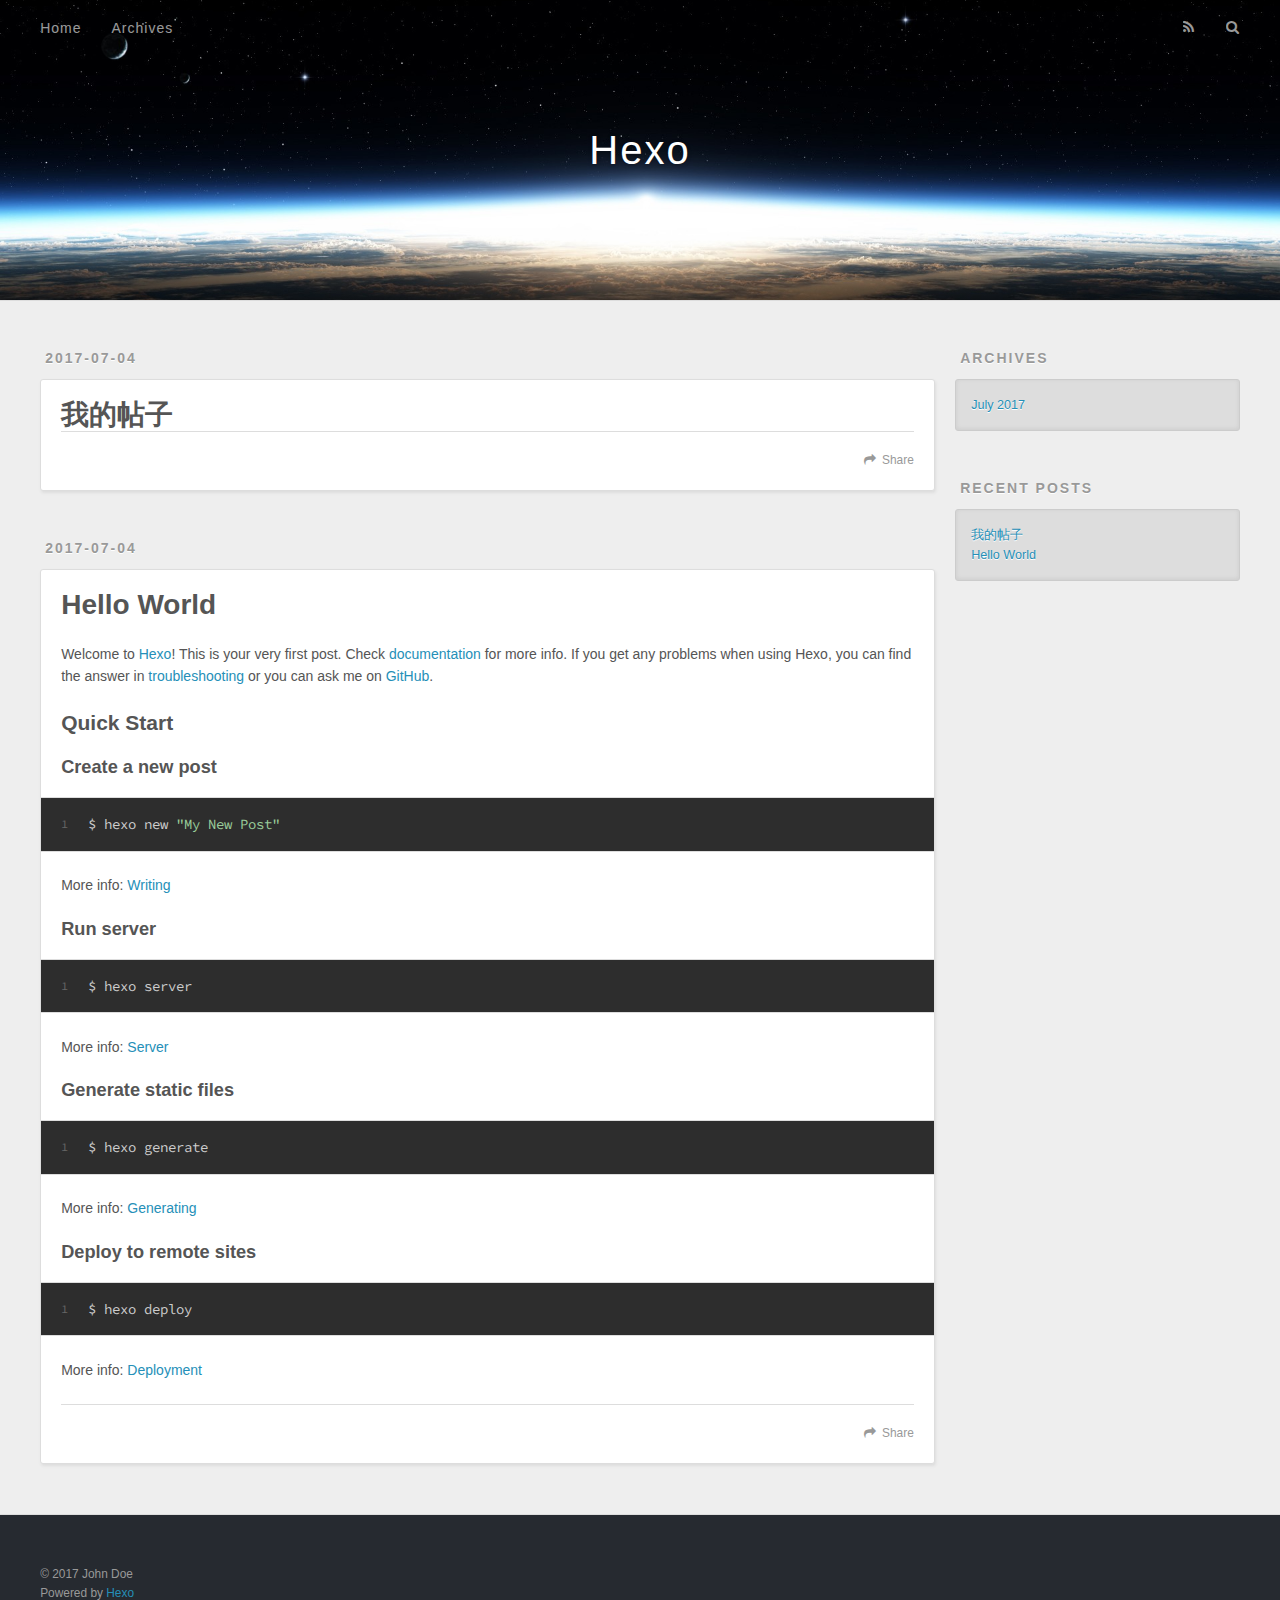
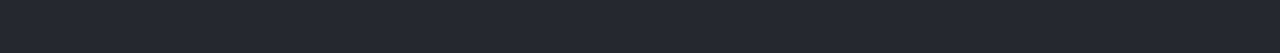
==== index.html @ 7ad15cc5 "Site updated: 2017-07-04 14:27:54" ====
<!DOCTYPE html>
<html>
<head>
  <meta charset="utf-8">
  
  <title>Hexo</title>
  <meta name="viewport" content="width=device-width, initial-scale=1, maximum-scale=1">
  <meta property="og:type" content="website">
<meta property="og:title" content="Hexo">
<meta property="og:url" content="http://yoursite.com/index.html">
<meta property="og:site_name" content="Hexo">
<meta name="twitter:card" content="summary">
<meta name="twitter:title" content="Hexo">
  
    <link rel="alternate" href="/atom.xml" title="Hexo" type="application/atom+xml">
  
  
    <link rel="icon" href="/favicon.png">
  
  
    <link href="//fonts.googleapis.com/css?family=Source+Code+Pro" rel="stylesheet" type="text/css">
  
  <link rel="stylesheet" href="/css/style.css">
  

</head>

<body>
  <div id="container">
    <div id="wrap">
      <header id="header">
  <div id="banner"></div>
  <div id="header-outer" class="outer">
    <div id="header-title" class="inner">
      <h1 id="logo-wrap">
        <a href="/" id="logo">Hexo</a>
      </h1>
      
    </div>
    <div id="header-inner" class="inner">
      <nav id="main-nav">
        <a id="main-nav-toggle" class="nav-icon"></a>
        
          <a class="main-nav-link" href="/">Home</a>
        
          <a class="main-nav-link" href="/archives">Archives</a>
        
      </nav>
      <nav id="sub-nav">
        
          <a id="nav-rss-link" class="nav-icon" href="/atom.xml" title="RSS Feed"></a>
        
        <a id="nav-search-btn" class="nav-icon" title="Search"></a>
      </nav>
      <div id="search-form-wrap">
        <form action="//google.com/search" method="get" accept-charset="UTF-8" class="search-form"><input type="search" name="q" class="search-form-input" placeholder="Search"><button type="submit" class="search-form-submit">&#xF002;</button><input type="hidden" name="sitesearch" value="http://yoursite.com"></form>
      </div>
    </div>
  </div>
</header>
      <div class="outer">
        <section id="main">
  
    <article id="post-我的帖子" class="article article-type-post" itemscope itemprop="blogPost">
  <div class="article-meta">
    <a href="/2017/07/04/我的帖子/" class="article-date">
  <time datetime="2017-07-04T03:42:24.000Z" itemprop="datePublished">2017-07-04</time>
</a>
    
  </div>
  <div class="article-inner">
    
    
      <header class="article-header">
        
  
    <h1 itemprop="name">
      <a class="article-title" href="/2017/07/04/我的帖子/">我的帖子</a>
    </h1>
  

      </header>
    
    <div class="article-entry" itemprop="articleBody">
      
        
      
    </div>
    <footer class="article-footer">
      <a data-url="http://yoursite.com/2017/07/04/我的帖子/" data-id="cj4p707bu0000xwotvayphtl5" class="article-share-link">Share</a>
      
      
    </footer>
  </div>
  
</article>


  
    <article id="post-hello-world" class="article article-type-post" itemscope itemprop="blogPost">
  <div class="article-meta">
    <a href="/2017/07/04/hello-world/" class="article-date">
  <time datetime="2017-07-04T02:12:58.542Z" itemprop="datePublished">2017-07-04</time>
</a>
    
  </div>
  <div class="article-inner">
    
    
      <header class="article-header">
        
  
    <h1 itemprop="name">
      <a class="article-title" href="/2017/07/04/hello-world/">Hello World</a>
    </h1>
  

      </header>
    
    <div class="article-entry" itemprop="articleBody">
      
        <p>Welcome to <a href="https://hexo.io/" target="_blank" rel="external">Hexo</a>! This is your very first post. Check <a href="https://hexo.io/docs/" target="_blank" rel="external">documentation</a> for more info. If you get any problems when using Hexo, you can find the answer in <a href="https://hexo.io/docs/troubleshooting.html" target="_blank" rel="external">troubleshooting</a> or you can ask me on <a href="https://github.com/hexojs/hexo/issues" target="_blank" rel="external">GitHub</a>.</p>
<h2 id="Quick-Start"><a href="#Quick-Start" class="headerlink" title="Quick Start"></a>Quick Start</h2><h3 id="Create-a-new-post"><a href="#Create-a-new-post" class="headerlink" title="Create a new post"></a>Create a new post</h3><figure class="highlight bash"><table><tr><td class="gutter"><pre><div class="line">1</div></pre></td><td class="code"><pre><div class="line">$ hexo new <span class="string">"My New Post"</span></div></pre></td></tr></table></figure>
<p>More info: <a href="https://hexo.io/docs/writing.html" target="_blank" rel="external">Writing</a></p>
<h3 id="Run-server"><a href="#Run-server" class="headerlink" title="Run server"></a>Run server</h3><figure class="highlight bash"><table><tr><td class="gutter"><pre><div class="line">1</div></pre></td><td class="code"><pre><div class="line">$ hexo server</div></pre></td></tr></table></figure>
<p>More info: <a href="https://hexo.io/docs/server.html" target="_blank" rel="external">Server</a></p>
<h3 id="Generate-static-files"><a href="#Generate-static-files" class="headerlink" title="Generate static files"></a>Generate static files</h3><figure class="highlight bash"><table><tr><td class="gutter"><pre><div class="line">1</div></pre></td><td class="code"><pre><div class="line">$ hexo generate</div></pre></td></tr></table></figure>
<p>More info: <a href="https://hexo.io/docs/generating.html" target="_blank" rel="external">Generating</a></p>
<h3 id="Deploy-to-remote-sites"><a href="#Deploy-to-remote-sites" class="headerlink" title="Deploy to remote sites"></a>Deploy to remote sites</h3><figure class="highlight bash"><table><tr><td class="gutter"><pre><div class="line">1</div></pre></td><td class="code"><pre><div class="line">$ hexo deploy</div></pre></td></tr></table></figure>
<p>More info: <a href="https://hexo.io/docs/deployment.html" target="_blank" rel="external">Deployment</a></p>

      
    </div>
    <footer class="article-footer">
      <a data-url="http://yoursite.com/2017/07/04/hello-world/" data-id="cj4p707bz0001xwotftj8s8c5" class="article-share-link">Share</a>
      
      
    </footer>
  </div>
  
</article>


  

</section>
        
          <aside id="sidebar">
  
    

  
    

  
    
  
    
  <div class="widget-wrap">
    <h3 class="widget-title">Archives</h3>
    <div class="widget">
      <ul class="archive-list"><li class="archive-list-item"><a class="archive-list-link" href="/archives/2017/07/">July 2017</a></li></ul>
    </div>
  </div>


  
    
  <div class="widget-wrap">
    <h3 class="widget-title">Recent Posts</h3>
    <div class="widget">
      <ul>
        
          <li>
            <a href="/2017/07/04/我的帖子/">我的帖子</a>
          </li>
        
          <li>
            <a href="/2017/07/04/hello-world/">Hello World</a>
          </li>
        
      </ul>
    </div>
  </div>

  
</aside>
        
      </div>
      <footer id="footer">
  
  <div class="outer">
    <div id="footer-info" class="inner">
      &copy; 2017 John Doe<br>
      Powered by <a href="http://hexo.io/" target="_blank">Hexo</a>
    </div>
  </div>
</footer>
    </div>
    <nav id="mobile-nav">
  
    <a href="/" class="mobile-nav-link">Home</a>
  
    <a href="/archives" class="mobile-nav-link">Archives</a>
  
</nav>
    

<script src="//ajax.googleapis.com/ajax/libs/jquery/2.0.3/jquery.min.js"></script>


  <link rel="stylesheet" href="/fancybox/jquery.fancybox.css">
  <script src="/fancybox/jquery.fancybox.pack.js"></script>


<script src="/js/script.js"></script>

  </div>
</body>
</html>
---- css/style.css ----
body {
  width: 100%;
}
body:before,
body:after {
  content: "";
  display: table;
}
body:after {
  clear: both;
}
html,
body,
div,
span,
applet,
object,
iframe,
h1,
h2,
h3,
h4,
h5,
h6,
p,
blockquote,
pre,
a,
abbr,
acronym,
address,
big,
cite,
code,
del,
dfn,
em,
img,
ins,
kbd,
q,
s,
samp,
small,
strike,
strong,
sub,
sup,
tt,
var,
dl,
dt,
dd,
ol,
ul,
li,
fieldset,
form,
label,
legend,
table,
caption,
tbody,
tfoot,
thead,
tr,
th,
td {
  margin: 0;
  padding: 0;
  border: 0;
  outline: 0;
  font-weight: inherit;
  font-style: inherit;
  font-family: inherit;
  font-size: 100%;
  vertical-align: baseline;
}
body {
  line-height: 1;
  color: #000;
  background: #fff;
}
ol,
ul {
  list-style: none;
}
table {
  border-collapse: separate;
  border-spacing: 0;
  vertical-align: middle;
}
caption,
th,
td {
  text-align: left;
  font-weight: normal;
  vertical-align: middle;
}
a img {
  border: none;
}
input,
button {
  margin: 0;
  padding: 0;
}
input::-moz-focus-inner,
button::-moz-focus-inner {
  border: 0;
  padding: 0;
}
@font-face {
  font-family: FontAwesome;
  font-style: normal;
  font-weight: normal;
  src: url("fonts/fontawesome-webfont.eot?v=#4.0.3");
  src: url("fonts/fontawesome-webfont.eot?#iefix&v=#4.0.3") format("embedded-opentype"), url("fonts/fontawesome-webfont.woff?v=#4.0.3") format("woff"), url("fonts/fontawesome-webfont.ttf?v=#4.0.3") format("truetype"), url("fonts/fontawesome-webfont.svg#fontawesomeregular?v=#4.0.3") format("svg");
}
html,
body,
#container {
  height: 100%;
}
body {
  background: #eee;
  font: 14px "Helvetica Neue", Helvetica, Arial, sans-serif;
  -webkit-text-size-adjust: 100%;
}
.outer {
  max-width: 1220px;
  margin: 0 auto;
  padding: 0 20px;
}
.outer:before,
.outer:after {
  content: "";
  display: table;
}
.outer:after {
  clear: both;
}
.inner {
  display: inline;
  float: left;
  width: 98.33333333333333%;
  margin: 0 0.833333333333333%;
}
.left,
.alignleft {
  float: left;
}
.right,
.alignright {
  float: right;
}
.clear {
  clear: both;
}
#container {
  position: relative;
}
.mobile-nav-on {
  overflow: hidden;
}
#wrap {
  height: 100%;
  width: 100%;
  position: absolute;
  top: 0;
  left: 0;
  -webkit-transition: 0.2s ease-out;
  -moz-transition: 0.2s ease-out;
  -ms-transition: 0.2s ease-out;
  transition: 0.2s ease-out;
  z-index: 1;
  background: #eee;
}
.mobile-nav-on #wrap {
  left: 280px;
}
@media screen and (min-width: 768px) {
  #main {
    display: inline;
    float: left;
    width: 73.33333333333333%;
    margin: 0 0.833333333333333%;
  }
}
.article-date,
.article-category-link,
.archive-year,
.widget-title {
  text-decoration: none;
  text-transform: uppercase;
  letter-spacing: 2px;
  color: #999;
  margin-bottom: 1em;
  margin-left: 5px;
  line-height: 1em;
  text-shadow: 0 1px #fff;
  font-weight: bold;
}
.article-inner,
.archive-article-inner {
  background: #fff;
  -webkit-box-shadow: 1px 2px 3px #ddd;
  box-shadow: 1px 2px 3px #ddd;
  border: 1px solid #ddd;
  border-radius: 3px;
}
.article-entry h1,
.widget h1 {
  font-size: 2em;
}
.article-entry h2,
.widget h2 {
  font-size: 1.5em;
}
.article-entry h3,
.widget h3 {
  font-size: 1.3em;
}
.article-entry h4,
.widget h4 {
  font-size: 1.2em;
}
.article-entry h5,
.widget h5 {
  font-size: 1em;
}
.article-entry h6,
.widget h6 {
  font-size: 1em;
  color: #999;
}
.article-entry hr,
.widget hr {
  border: 1px dashed #ddd;
}
.article-entry strong,
.widget strong {
  font-weight: bold;
}
.article-entry em,
.widget em,
.article-entry cite,
.widget cite {
  font-style: italic;
}
.article-entry sup,
.widget sup,
.article-entry sub,
.widget sub {
  font-size: 0.75em;
  line-height: 0;
  position: relative;
  vertical-align: baseline;
}
.article-entry sup,
.widget sup {
  top: -0.5em;
}
.article-entry sub,
.widget sub {
  bottom: -0.2em;
}
.article-entry small,
.widget small {
  font-size: 0.85em;
}
.article-entry acronym,
.widget acronym,
.article-entry abbr,
.widget abbr {
  border-bottom: 1px dotted;
}
.article-entry ul,
.widget ul,
.article-entry ol,
.widget ol,
.article-entry dl,
.widget dl {
  margin: 0 20px;
  line-height: 1.6em;
}
.article-entry ul ul,
.widget ul ul,
.article-entry ol ul,
.widget ol ul,
.article-entry ul ol,
.widget ul ol,
.article-entry ol ol,
.widget ol ol {
  margin-top: 0;
  margin-bottom: 0;
}
.article-entry ul,
.widget ul {
  list-style: disc;
}
.article-entry ol,
.widget ol {
  list-style: decimal;
}
.article-entry dt,
.widget dt {
  font-weight: bold;
}
#header {
  height: 300px;
  position: relative;
  border-bottom: 1px solid #ddd;
}
#header:before,
#header:after {
  content: "";
  position: absolute;
  left: 0;
  right: 0;
  height: 40px;
}
#header:before {
  top: 0;
  background: -webkit-linear-gradient(rgba(0,0,0,0.2), transparent);
  background: -moz-linear-gradient(rgba(0,0,0,0.2), transparent);
  background: -ms-linear-gradient(rgba(0,0,0,0.2), transparent);
  background: linear-gradient(rgba(0,0,0,0.2), transparent);
}
#header:after {
  bottom: 0;
  background: -webkit-linear-gradient(transparent, rgba(0,0,0,0.2));
  background: -moz-linear-gradient(transparent, rgba(0,0,0,0.2));
  background: -ms-linear-gradient(transparent, rgba(0,0,0,0.2));
  background: linear-gradient(transparent, rgba(0,0,0,0.2));
}
#header-outer {
  height: 100%;
  position: relative;
}
#header-inner {
  position: relative;
  overflow: hidden;
}
#banner {
  position: absolute;
  top: 0;
  left: 0;
  width: 100%;
  height: 100%;
  background: url("images/banner.jpg") center #000;
  -webkit-background-size: cover;
  -moz-background-size: cover;
  background-size: cover;
  z-index: -1;
}
#header-title {
  text-align: center;
  height: 40px;
  position: absolute;
  top: 50%;
  left: 0;
  margin-top: -20px;
}
#logo,
#subtitle {
  text-decoration: none;
  color: #fff;
  font-weight: 300;
  text-shadow: 0 1px 4px rgba(0,0,0,0.3);
}
#logo {
  font-size: 40px;
  line-height: 40px;
  letter-spacing: 2px;
}
#subtitle {
  font-size: 16px;
  line-height: 16px;
  letter-spacing: 1px;
}
#subtitle-wrap {
  margin-top: 16px;
}
#main-nav {
  float: left;
  margin-left: -15px;
}
.nav-icon,
.main-nav-link {
  float: left;
  color: #fff;
  opacity: 0.6;
  text-decoration: none;
  text-shadow: 0 1px rgba(0,0,0,0.2);
  -webkit-transition: opacity 0.2s;
  -moz-transition: opacity 0.2s;
  -ms-transition: opacity 0.2s;
  transition: opacity 0.2s;
  display: block;
  padding: 20px 15px;
}
.nav-icon:hover,
.main-nav-link:hover {
  opacity: 1;
}
.nav-icon {
  font-family: FontAwesome;
  text-align: center;
  font-size: 14px;
  width: 14px;
  height: 14px;
  padding: 20px 15px;
  position: relative;
  cursor: pointer;
}
.main-nav-link {
  font-weight: 300;
  letter-spacing: 1px;
}
@media screen and (max-width: 479px) {
  .main-nav-link {
    display: none;
  }
}
#main-nav-toggle {
  display: none;
}
#main-nav-toggle:before {
  content: "\f0c9";
}
@media screen and (max-width: 479px) {
  #main-nav-toggle {
    display: block;
  }
}
#sub-nav {
  float: right;
  margin-right: -15px;
}
#nav-rss-link:before {
  content: "\f09e";
}
#nav-search-btn:before {
  content: "\f002";
}
#search-form-wrap {
  position: absolute;
  top: 15px;
  width: 150px;
  height: 30px;
  right: -150px;
  opacity: 0;
  -webkit-transition: 0.2s ease-out;
  -moz-transition: 0.2s ease-out;
  -ms-transition: 0.2s ease-out;
  transition: 0.2s ease-out;
}
#search-form-wrap.on {
  opacity: 1;
  right: 0;
}
@media screen and (max-width: 479px) {
  #search-form-wrap {
    width: 100%;
    right: -100%;
  }
}
.search-form {
  position: absolute;
  top: 0;
  left: 0;
  right: 0;
  background: #fff;
  padding: 5px 15px;
  border-radius: 15px;
  -webkit-box-shadow: 0 0 10px rgba(0,0,0,0.3);
  box-shadow: 0 0 10px rgba(0,0,0,0.3);
}
.search-form-input {
  border: none;
  background: none;
  color: #555;
  width: 100%;
  font: 13px "Helvetica Neue", Helvetica, Arial, sans-serif;
  outline: none;
}
.search-form-input::-webkit-search-results-decoration,
.search-form-input::-webkit-search-cancel-button {
  -webkit-appearance: none;
}
.search-form-submit {
  position: absolute;
  top: 50%;
  right: 10px;
  margin-top: -7px;
  font: 13px FontAwesome;
  border: none;
  background: none;
  color: #bbb;
  cursor: pointer;
}
.search-form-submit:hover,
.search-form-submit:focus {
  color: #777;
}
.article {
  margin: 50px 0;
}
.article-inner {
  overflow: hidden;
}
.article-meta:before,
.article-meta:after {
  content: "";
  display: table;
}
.article-meta:after {
  clear: both;
}
.article-date {
  float: left;
}
.article-category {
  float: left;
  line-height: 1em;
  color: #ccc;
  text-shadow: 0 1px #fff;
  margin-left: 8px;
}
.article-category:before {
  content: "\2022";
}
.article-category-link {
  margin: 0 12px 1em;
}
.article-header {
  padding: 20px 20px 0;
}
.article-title {
  text-decoration: none;
  font-size: 2em;
  font-weight: bold;
  color: #555;
  line-height: 1.1em;
  -webkit-transition: color 0.2s;
  -moz-transition: color 0.2s;
  -ms-transition: color 0.2s;
  transition: color 0.2s;
}
a.article-title:hover {
  color: #258fb8;
}
.article-entry {
  color: #555;
  padding: 0 20px;
}
.article-entry:before,
.article-entry:after {
  content: "";
  display: table;
}
.article-entry:after {
  clear: both;
}
.article-entry p,
.article-entry table {
  line-height: 1.6em;
  margin: 1.6em 0;
}
.article-entry h1,
.article-entry h2,
.article-entry h3,
.article-entry h4,
.article-entry h5,
.article-entry h6 {
  font-weight: bold;
}
.article-entry h1,
.article-entry h2,
.article-entry h3,
.article-entry h4,
.article-entry h5,
.article-entry h6 {
  line-height: 1.1em;
  margin: 1.1em 0;
}
.article-entry a {
  color: #258fb8;
  text-decoration: none;
}
.article-entry a:hover {
  text-decoration: underline;
}
.article-entry ul,
.article-entry ol,
.article-entry dl {
  margin-top: 1.6em;
  margin-bottom: 1.6em;
}
.article-entry img,
.article-entry video {
  max-width: 100%;
  height: auto;
  display: block;
  margin: auto;
}
.article-entry iframe {
  border: none;
}
.article-entry table {
  width: 100%;
  border-collapse: collapse;
  border-spacing: 0;
}
.article-entry th {
  font-weight: bold;
  border-bottom: 3px solid #ddd;
  padding-bottom: 0.5em;
}
.article-entry td {
  border-bottom: 1px solid #ddd;
  padding: 10px 0;
}
.article-entry blockquote {
  font-family: Georgia, "Times New Roman", serif;
  font-size: 1.4em;
  margin: 1.6em 20px;
  text-align: center;
}
.article-entry blockquote footer {
  font-size: 14px;
  margin: 1.6em 0;
  font-family: "Helvetica Neue", Helvetica, Arial, sans-serif;
}
.article-entry blockquote footer cite:before {
  content: "—";
  padding: 0 0.5em;
}
.article-entry .pullquote {
  text-align: left;
  width: 45%;
  margin: 0;
}
.article-entry .pullquote.left {
  margin-left: 0.5em;
  margin-right: 1em;
}
.article-entry .pullquote.right {
  margin-right: 0.5em;
  margin-left: 1em;
}
.article-entry .caption {
  color: #999;
  display: block;
  font-size: 0.9em;
  margin-top: 0.5em;
  position: relative;
  text-align: center;
}
.article-entry .video-container {
  position: relative;
  padding-top: 56.25%;
  height: 0;
  overflow: hidden;
}
.article-entry .video-container iframe,
.article-entry .video-container object,
.article-entry .video-container embed {
  position: absolute;
  top: 0;
  left: 0;
  width: 100%;
  height: 100%;
  margin-top: 0;
}
.article-more-link a {
  display: inline-block;
  line-height: 1em;
  padding: 6px 15px;
  border-radius: 15px;
  background: #eee;
  color: #999;
  text-shadow: 0 1px #fff;
  text-decoration: none;
}
.article-more-link a:hover {
  background: #258fb8;
  color: #fff;
  text-decoration: none;
  text-shadow: 0 1px #1e7293;
}
.article-footer {
  font-size: 0.85em;
  line-height: 1.6em;
  border-top: 1px solid #ddd;
  padding-top: 1.6em;
  margin: 0 20px 20px;
}
.article-footer:before,
.article-footer:after {
  content: "";
  display: table;
}
.article-footer:after {
  clear: both;
}
.article-footer a {
  color: #999;
  text-decoration: none;
}
.article-footer a:hover {
  color: #555;
}
.article-tag-list-item {
  float: left;
  margin-right: 10px;
}
.article-tag-list-link:before {
  content: "#";
}
.article-comment-link {
  float: right;
}
.article-comment-link:before {
  content: "\f075";
  font-family: FontAwesome;
  padding-right: 8px;
}
.article-share-link {
  cursor: pointer;
  float: right;
  margin-left: 20px;
}
.article-share-link:before {
  content: "\f064";
  font-family: FontAwesome;
  padding-right: 6px;
}
#article-nav {
  position: relative;
}
#article-nav:before,
#article-nav:after {
  content: "";
  display: table;
}
#article-nav:after {
  clear: both;
}
@media screen and (min-width: 768px) {
  #article-nav {
    margin: 50px 0;
  }
  #article-nav:before {
    width: 8px;
    height: 8px;
    position: absolute;
    top: 50%;
    left: 50%;
    margin-top: -4px;
    margin-left: -4px;
    content: "";
    border-radius: 50%;
    background: #ddd;
    -webkit-box-shadow: 0 1px 2px #fff;
    box-shadow: 0 1px 2px #fff;
  }
}
.article-nav-link-wrap {
  text-decoration: none;
  text-shadow: 0 1px #fff;
  color: #999;
  -webkit-box-sizing: border-box;
  -moz-box-sizing: border-box;
  box-sizing: border-box;
  margin-top: 50px;
  text-align: center;
  display: block;
}
.article-nav-link-wrap:hover {
  color: #555;
}
@media screen and (min-width: 768px) {
  .article-nav-link-wrap {
    width: 50%;
    margin-top: 0;
  }
}
@media screen and (min-width: 768px) {
  #article-nav-newer {
    float: left;
    text-align: right;
    padding-right: 20px;
  }
}
@media screen and (min-width: 768px) {
  #article-nav-older {
    float: right;
    text-align: left;
    padding-left: 20px;
  }
}
.article-nav-caption {
  text-transform: uppercase;
  letter-spacing: 2px;
  color: #ddd;
  line-height: 1em;
  font-weight: bold;
}
#article-nav-newer .article-nav-caption {
  margin-right: -2px;
}
.article-nav-title {
  font-size: 0.85em;
  line-height: 1.6em;
  margin-top: 0.5em;
}
.article-share-box {
  position: absolute;
  display: none;
  background: #fff;
  -webkit-box-shadow: 1px 2px 10px rgba(0,0,0,0.2);
  box-shadow: 1px 2px 10px rgba(0,0,0,0.2);
  border-radius: 3px;
  margin-left: -145px;
  overflow: hidden;
  z-index: 1;
}
.article-share-box.on {
  display: block;
}
.article-share-input {
  width: 100%;
  background: none;
  -webkit-box-sizing: border-box;
  -moz-box-sizing: border-box;
  box-sizing: border-box;
  font: 14px "Helvetica Neue", Helvetica, Arial, sans-serif;
  padding: 0 15px;
  color: #555;
  outline: none;
  border: 1px solid #ddd;
  border-radius: 3px 3px 0 0;
  height: 36px;
  line-height: 36px;
}
.article-share-links {
  background: #eee;
}
.article-share-links:before,
.article-share-links:after {
  content: "";
  display: table;
}
.article-share-links:after {
  clear: both;
}
.article-share-twitter,
.article-share-facebook,
.article-share-pinterest,
.article-share-google {
  width: 50px;
  height: 36px;
  display: block;
  float: left;
  position: relative;
  color: #999;
  text-shadow: 0 1px #fff;
}
.article-share-twitter:before,
.article-share-facebook:before,
.article-share-pinterest:before,
.article-share-google:before {
  font-size: 20px;
  font-family: FontAwesome;
  width: 20px;
  height: 20px;
  position: absolute;
  top: 50%;
  left: 50%;
  margin-top: -10px;
  margin-left: -10px;
  text-align: center;
}
.article-share-twitter:hover,
.article-share-facebook:hover,
.article-share-pinterest:hover,
.article-share-google:hover {
  color: #fff;
}
.article-share-twitter:before {
  content: "\f099";
}
.article-share-twitter:hover {
  background: #00aced;
  text-shadow: 0 1px #008abe;
}
.article-share-facebook:before {
  content: "\f09a";
}
.article-share-facebook:hover {
  background: #3b5998;
  text-shadow: 0 1px #2f477a;
}
.article-share-pinterest:before {
  content: "\f0d2";
}
.article-share-pinterest:hover {
  background: #cb2027;
  text-shadow: 0 1px #a21a1f;
}
.article-share-google:before {
  content: "\f0d5";
}
.article-share-google:hover {
  background: #dd4b39;
  text-shadow: 0 1px #be3221;
}
.article-gallery {
  background: #000;
  position: relative;
}
.article-gallery-photos {
  position: relative;
  overflow: hidden;
}
.article-gallery-img {
  display: none;
  max-width: 100%;
}
.article-gallery-img:first-child {
  display: block;
}
.article-gallery-img.loaded {
  position: absolute;
  display: block;
}
.article-gallery-img img {
  display: block;
  max-width: 100%;
  margin: 0 auto;
}
#comments {
  background: #fff;
  -webkit-box-shadow: 1px 2px 3px #ddd;
  box-shadow: 1px 2px 3px #ddd;
  padding: 20px;
  border: 1px solid #ddd;
  border-radius: 3px;
  margin: 50px 0;
}
#comments a {
  color: #258fb8;
}
.archives-wrap {
  margin: 50px 0;
}
.archives:before,
.archives:after {
  content: "";
  display: table;
}
.archives:after {
  clear: both;
}
.archive-year-wrap {
  margin-bottom: 1em;
}
.archives {
  -webkit-column-gap: 10px;
  -moz-column-gap: 10px;
  column-gap: 10px;
}
@media screen and (min-width: 480px) and (max-width: 767px) {
  .archives {
    -webkit-column-count: 2;
    -moz-column-count: 2;
    column-count: 2;
  }
}
@media screen and (min-width: 768px) {
  .archives {
    -webkit-column-count: 3;
    -moz-column-count: 3;
    column-count: 3;
  }
}
.archive-article {
  -webkit-column-break-inside: avoid;
  page-break-inside: avoid;
  overflow: hidden;
  break-inside: avoid-column;
}
.archive-article-inner {
  padding: 10px;
  margin-bottom: 15px;
}
.archive-article-title {
  text-decoration: none;
  font-weight: bold;
  color: #555;
  -webkit-transition: color 0.2s;
  -moz-transition: color 0.2s;
  -ms-transition: color 0.2s;
  transition: color 0.2s;
  line-height: 1.6em;
}
.archive-article-title:hover {
  color: #258fb8;
}
.archive-article-footer {
  margin-top: 1em;
}
.archive-article-date {
  color: #999;
  text-decoration: none;
  font-size: 0.85em;
  line-height: 1em;
  margin-bottom: 0.5em;
  display: block;
}
#page-nav {
  margin: 50px auto;
  background: #fff;
  -webkit-box-shadow: 1px 2px 3px #ddd;
  box-shadow: 1px 2px 3px #ddd;
  border: 1px solid #ddd;
  border-radius: 3px;
  text-align: center;
  color: #999;
  overflow: hidden;
}
#page-nav:before,
#page-nav:after {
  content: "";
  display: table;
}
#page-nav:after {
  clear: both;
}
#page-nav a,
#page-nav span {
  padding: 10px 20px;
  line-height: 1;
  height: 2ex;
}
#page-nav a {
  color: #999;
  text-decoration: none;
}
#page-nav a:hover {
  background: #999;
  color: #fff;
}
#page-nav .prev {
  float: left;
}
#page-nav .next {
  float: right;
}
#page-nav .page-number {
  display: inline-block;
}
@media screen and (max-width: 479px) {
  #page-nav .page-number {
    display: none;
  }
}
#page-nav .current {
  color: #555;
  font-weight: bold;
}
#page-nav .space {
  color: #ddd;
}
#footer {
  background: #262a30;
  padding: 50px 0;
  border-top: 1px solid #ddd;
  color: #999;
}
#footer a {
  color: #258fb8;
  text-decoration: none;
}
#footer a:hover {
  text-decoration: underline;
}
#footer-info {
  line-height: 1.6em;
  font-size: 0.85em;
}
.article-entry pre,
.article-entry .highlight {
  background: #2d2d2d;
  margin: 0 -20px;
  padding: 15px 20px;
  border-style: solid;
  border-color: #ddd;
  border-width: 1px 0;
  overflow: auto;
  color: #ccc;
  line-height: 22.400000000000002px;
}
.article-entry .highlight .gutter pre,
.article-entry .gist .gist-file .gist-data .line-numbers {
  color: #666;
  font-size: 0.85em;
}
.article-entry pre,
.article-entry code {
  font-family: "Source Code Pro", Consolas, Monaco, Menlo, Consolas, monospace;
}
.article-entry code {
  background: #eee;
  text-shadow: 0 1px #fff;
  padding: 0 0.3em;
}
.article-entry pre code {
  background: none;
  text-shadow: none;
  padding: 0;
}
.article-entry .highlight pre {
  border: none;
  margin: 0;
  padding: 0;
}
.article-entry .highlight table {
  margin: 0;
  width: auto;
}
.article-entry .highlight td {
  border: none;
  padding: 0;
}
.article-entry .highlight figcaption {
  font-size: 0.85em;
  color: #999;
  line-height: 1em;
  margin-bottom: 1em;
}
.article-entry .highlight figcaption:before,
.article-entry .highlight figcaption:after {
  content: "";
  display: table;
}
.article-entry .highlight figcaption:after {
  clear: both;
}
.article-entry .highlight figcaption a {
  float: right;
}
.article-entry .highlight .gutter pre {
  text-align: right;
  padding-right: 20px;
}
.article-entry .highlight .line {
  height: 22.400000000000002px;
}
.article-entry .highlight .line.marked {
  background: #515151;
}
.article-entry .gist {
  margin: 0 -20px;
  border-style: solid;
  border-color: #ddd;
  border-width: 1px 0;
  background: #2d2d2d;
  padding: 15px 20px 15px 0;
}
.article-entry .gist .gist-file {
  border: none;
  font-family: "Source Code Pro", Consolas, Monaco, Menlo, Consolas, monospace;
  margin: 0;
}
.article-entry .gist .gist-file .gist-data {
  background: none;
  border: none;
}
.article-entry .gist .gist-file .gist-data .line-numbers {
  background: none;
  border: none;
  padding: 0 20px 0 0;
}
.article-entry .gist .gist-file .gist-data .line-data {
  padding: 0 !important;
}
.article-entry .gist .gist-file .highlight {
  margin: 0;
  padding: 0;
  border: none;
}
.article-entry .gist .gist-file .gist-meta {
  background: #2d2d2d;
  color: #999;
  font: 0.85em "Helvetica Neue", Helvetica, Arial, sans-serif;
  text-shadow: 0 0;
  padding: 0;
  margin-top: 1em;
  margin-left: 20px;
}
.article-entry .gist .gist-file .gist-meta a {
  color: #258fb8;
  font-weight: normal;
}
.article-entry .gist .gist-file .gist-meta a:hover {
  text-decoration: underline;
}
pre .comment,
pre .title {
  color: #999;
}
pre .variable,
pre .attribute,
pre .tag,
pre .regexp,
pre .ruby .constant,
pre .xml .tag .title,
pre .xml .pi,
pre .xml .doctype,
pre .html .doctype,
pre .css .id,
pre .css .class,
pre .css .pseudo {
  color: #f2777a;
}
pre .number,
pre .preprocessor,
pre .built_in,
pre .literal,
pre .params,
pre .constant {
  color: #f99157;
}
pre .class,
pre .ruby .class .title,
pre .css .rules .attribute {
  color: #9c9;
}
pre .string,
pre .value,
pre .inheritance,
pre .header,
pre .ruby .symbol,
pre .xml .cdata {
  color: #9c9;
}
pre .css .hexcolor {
  color: #6cc;
}
pre .function,
pre .python .decorator,
pre .python .title,
pre .ruby .function .title,
pre .ruby .title .keyword,
pre .perl .sub,
pre .javascript .title,
pre .coffeescript .title {
  color: #69c;
}
pre .keyword,
pre .javascript .function {
  color: #c9c;
}
@media screen and (max-width: 479px) {
  #mobile-nav {
    position: absolute;
    top: 0;
    left: 0;
    width: 280px;
    height: 100%;
    background: #191919;
    border-right: 1px solid #fff;
  }
}
@media screen and (max-width: 479px) {
  .mobile-nav-link {
    display: block;
    color: #999;
    text-decoration: none;
    padding: 15px 20px;
    font-weight: bold;
  }
  .mobile-nav-link:hover {
    color: #fff;
  }
}
@media screen and (min-width: 768px) {
  #sidebar {
    display: inline;
    float: left;
    width: 23.333333333333332%;
    margin: 0 0.833333333333333%;
  }
}
.widget-wrap {
  margin: 50px 0;
}
.widget {
  color: #777;
  text-shadow: 0 1px #fff;
  background: #ddd;
  -webkit-box-shadow: 0 -1px 4px #ccc inset;
  box-shadow: 0 -1px 4px #ccc inset;
  border: 1px solid #ccc;
  padding: 15px;
  border-radius: 3px;
}
.widget a {
  color: #258fb8;
  text-decoration: none;
}
.widget a:hover {
  text-decoration: underline;
}
.widget ul ul,
.widget ol ul,
.widget dl ul,
.widget ul ol,
.widget ol ol,
.widget dl ol,
.widget ul dl,
.widget ol dl,
.widget dl dl {
  margin-left: 15px;
  list-style: disc;
}
.widget {
  line-height: 1.6em;
  word-wrap: break-word;
  font-size: 0.9em;
}
.widget ul,
.widget ol {
  list-style: none;
  margin: 0;
}
.widget ul ul,
.widget ol ul,
.widget ul ol,
.widget ol ol {
  margin: 0 20px;
}
.widget ul ul,
.widget ol ul {
  list-style: disc;
}
.widget ul ol,
.widget ol ol {
  list-style: decimal;
}
.category-list-count,
.tag-list-count,
.archive-list-count {
  padding-left: 5px;
  color: #999;
  font-size: 0.85em;
}
.category-list-count:before,
.tag-list-count:before,
.archive-list-count:before {
  content: "(";
}
.category-list-count:after,
.tag-list-count:after,
.archive-list-count:after {
  content: ")";
}
.tagcloud a {
  margin-right: 5px;
  display: inline-block;
}
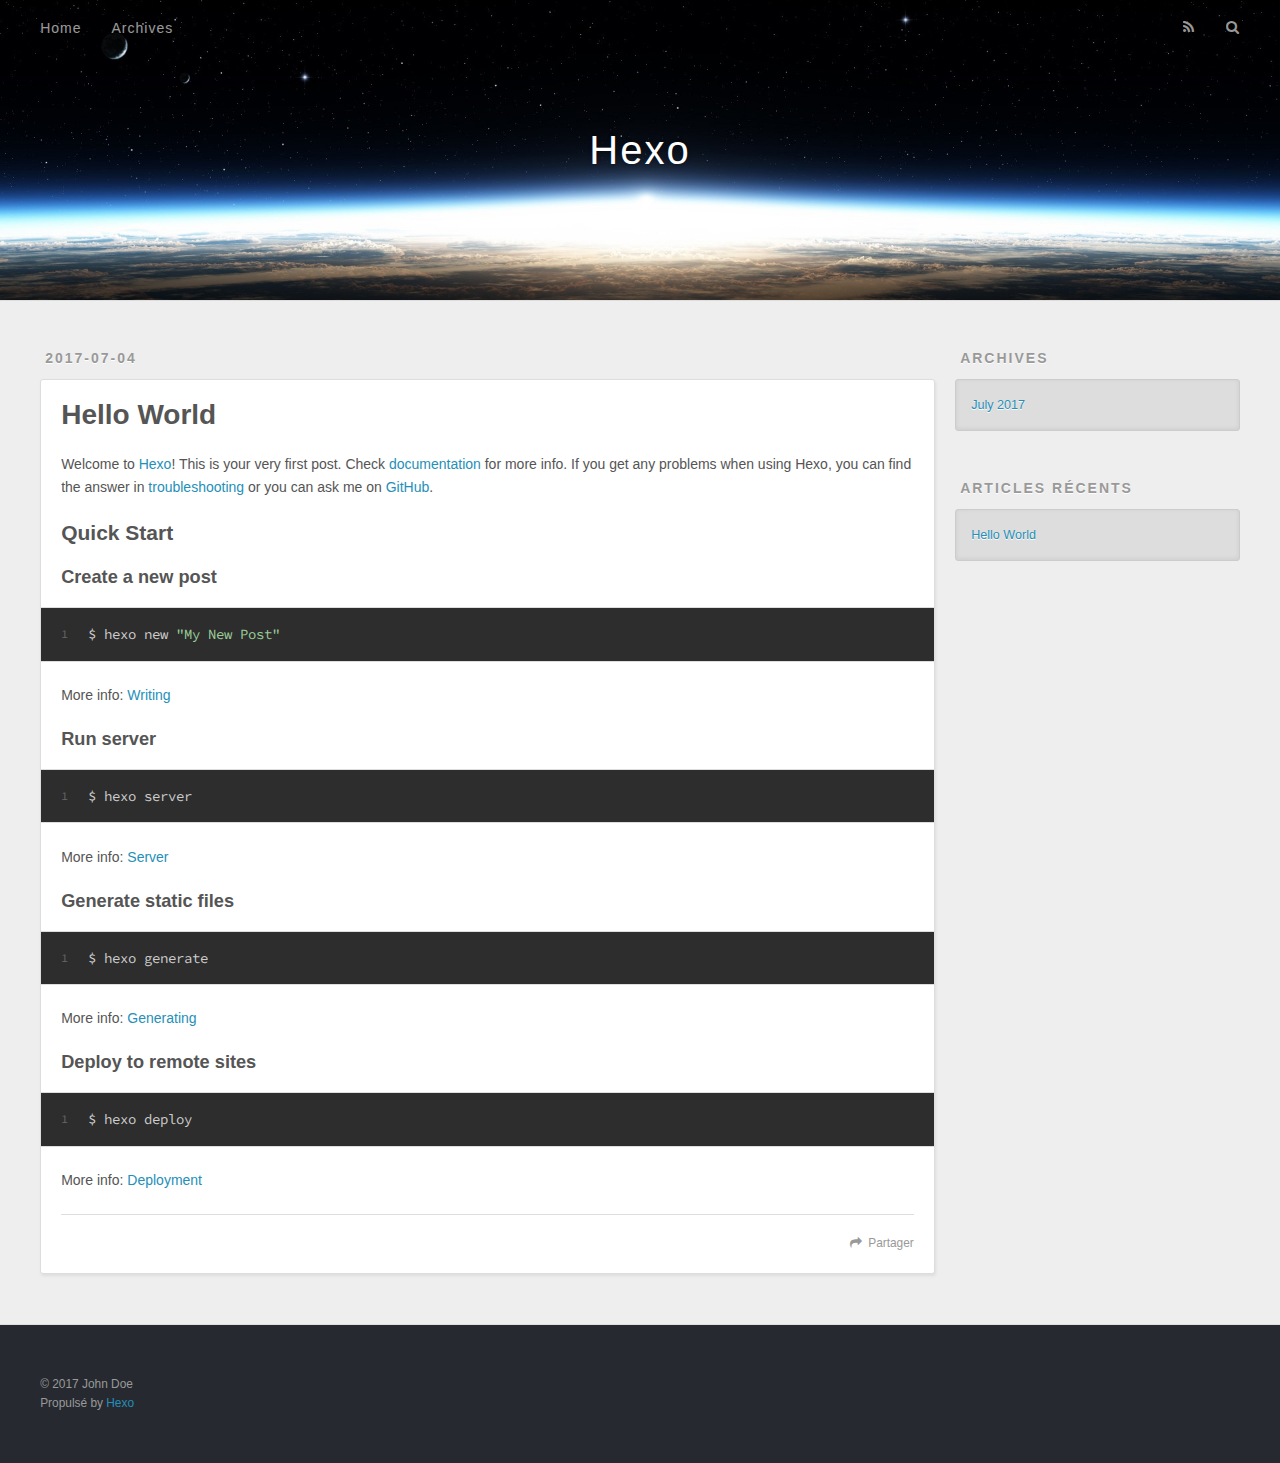
==== commit 40b2972b: "Site updated: 2017-07-04 16:09:03" ====
--- a/index.html
+++ b/index.html
@@ -48,9 +48,9 @@
       </nav>
       <nav id="sub-nav">
         
-          <a id="nav-rss-link" class="nav-icon" href="/atom.xml" title="RSS Feed"></a>
+          <a id="nav-rss-link" class="nav-icon" href="/atom.xml" title="Flux RSS"></a>
         
-        <a id="nav-search-btn" class="nav-icon" title="Search"></a>
+        <a id="nav-search-btn" class="nav-icon" title="Rechercher"></a>
       </nav>
       <div id="search-form-wrap">
         <form action="//google.com/search" method="get" accept-charset="UTF-8" class="search-form"><input type="search" name="q" class="search-form-input" placeholder="Search"><button type="submit" class="search-form-submit">&#xF002;</button><input type="hidden" name="sitesearch" value="http://yoursite.com"></form>
@@ -60,42 +60,6 @@
 </header>
       <div class="outer">
         <section id="main">
-  
-    <article id="post-我的帖子" class="article article-type-post" itemscope itemprop="blogPost">
-  <div class="article-meta">
-    <a href="/2017/07/04/我的帖子/" class="article-date">
-  <time datetime="2017-07-04T03:42:24.000Z" itemprop="datePublished">2017-07-04</time>
-</a>
-    
-  </div>
-  <div class="article-inner">
-    
-    
-      <header class="article-header">
-        
-  
-    <h1 itemprop="name">
-      <a class="article-title" href="/2017/07/04/我的帖子/">我的帖子</a>
-    </h1>
-  
-
-      </header>
-    
-    <div class="article-entry" itemprop="articleBody">
-      
-        
-      
-    </div>
-    <footer class="article-footer">
-      <a data-url="http://yoursite.com/2017/07/04/我的帖子/" data-id="cj4p707bu0000xwotvayphtl5" class="article-share-link">Share</a>
-      
-      
-    </footer>
-  </div>
-  
-</article>
-
-
   
     <article id="post-hello-world" class="article article-type-post" itemscope itemprop="blogPost">
   <div class="article-meta">
@@ -132,7 +96,7 @@
       
     </div>
     <footer class="article-footer">
-      <a data-url="http://yoursite.com/2017/07/04/hello-world/" data-id="cj4p707bz0001xwotftj8s8c5" class="article-share-link">Share</a>
+      <a data-url="http://yoursite.com/2017/07/04/hello-world/" data-id="cj4paiiln0000xootzktg3hn8" class="article-share-link">Partager</a>
       
       
     </footer>
@@ -167,13 +131,9 @@
   
     
   <div class="widget-wrap">
-    <h3 class="widget-title">Recent Posts</h3>
+    <h3 class="widget-title">Articles récents</h3>
     <div class="widget">
       <ul>
-        
-          <li>
-            <a href="/2017/07/04/我的帖子/">我的帖子</a>
-          </li>
         
           <li>
             <a href="/2017/07/04/hello-world/">Hello World</a>
@@ -192,7 +152,7 @@
   <div class="outer">
     <div id="footer-info" class="inner">
       &copy; 2017 John Doe<br>
-      Powered by <a href="http://hexo.io/" target="_blank">Hexo</a>
+      Propulsé by <a href="http://hexo.io/" target="_blank">Hexo</a>
     </div>
   </div>
 </footer>
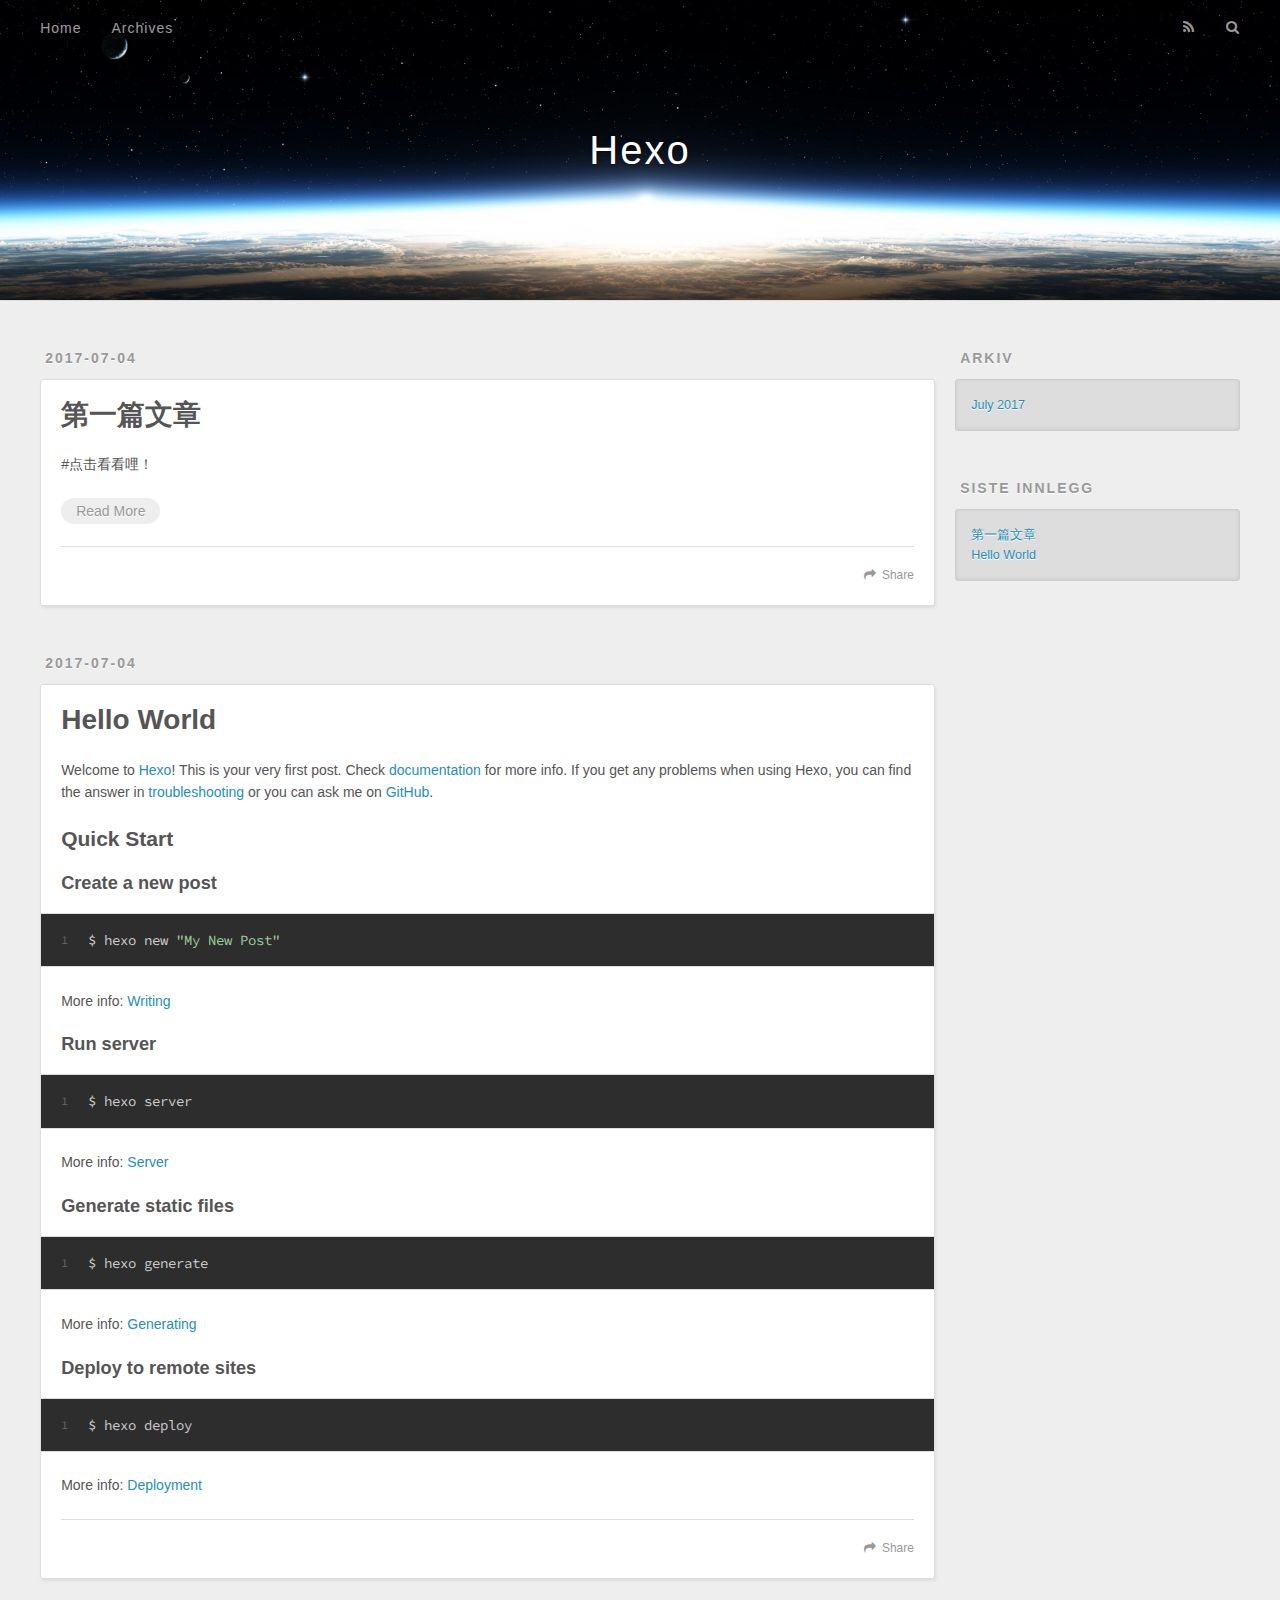
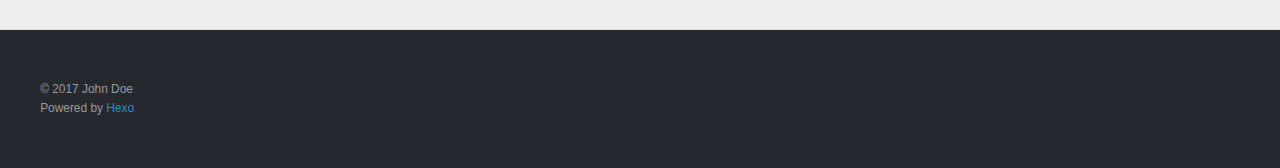
==== commit bc319c98: "Site updated: 2017-07-04 16:13:48" ====
--- a/index.html
+++ b/index.html
@@ -48,9 +48,9 @@
       </nav>
       <nav id="sub-nav">
         
-          <a id="nav-rss-link" class="nav-icon" href="/atom.xml" title="Flux RSS"></a>
-        
-        <a id="nav-search-btn" class="nav-icon" title="Rechercher"></a>
+          <a id="nav-rss-link" class="nav-icon" href="/atom.xml" title="RSS Feed"></a>
+        
+        <a id="nav-search-btn" class="nav-icon" title="Søk"></a>
       </nav>
       <div id="search-form-wrap">
         <form action="//google.com/search" method="get" accept-charset="UTF-8" class="search-form"><input type="search" name="q" class="search-form-input" placeholder="Search"><button type="submit" class="search-form-submit">&#xF002;</button><input type="hidden" name="sitesearch" value="http://yoursite.com"></form>
@@ -60,6 +60,47 @@
 </header>
       <div class="outer">
         <section id="main">
+  
+    <article id="post-第一篇文章" class="article article-type-post" itemscope itemprop="blogPost">
+  <div class="article-meta">
+    <a href="/2017/07/04/第一篇文章/" class="article-date">
+  <time datetime="2017-07-04T08:11:09.000Z" itemprop="datePublished">2017-07-04</time>
+</a>
+    
+  </div>
+  <div class="article-inner">
+    
+    
+      <header class="article-header">
+        
+  
+    <h1 itemprop="name">
+      <a class="article-title" href="/2017/07/04/第一篇文章/">第一篇文章</a>
+    </h1>
+  
+
+      </header>
+    
+    <div class="article-entry" itemprop="articleBody">
+      
+        <p>#点击看看哩！<br>
+        
+          <p class="article-more-link">
+            <a href="/2017/07/04/第一篇文章/#more">Read More</a>
+          </p>
+        
+      
+    </div>
+    <footer class="article-footer">
+      <a data-url="http://yoursite.com/2017/07/04/第一篇文章/" data-id="cj4parng10001u8otmxn4cymd" class="article-share-link">Share</a>
+      
+      
+    </footer>
+  </div>
+  
+</article>
+
+
   
     <article id="post-hello-world" class="article article-type-post" itemscope itemprop="blogPost">
   <div class="article-meta">
@@ -96,7 +137,7 @@
       
     </div>
     <footer class="article-footer">
-      <a data-url="http://yoursite.com/2017/07/04/hello-world/" data-id="cj4paiiln0000xootzktg3hn8" class="article-share-link">Partager</a>
+      <a data-url="http://yoursite.com/2017/07/04/hello-world/" data-id="cj4parnfq0000u8otutuwhsq5" class="article-share-link">Share</a>
       
       
     </footer>
@@ -121,7 +162,7 @@
   
     
   <div class="widget-wrap">
-    <h3 class="widget-title">Archives</h3>
+    <h3 class="widget-title">Arkiv</h3>
     <div class="widget">
       <ul class="archive-list"><li class="archive-list-item"><a class="archive-list-link" href="/archives/2017/07/">July 2017</a></li></ul>
     </div>
@@ -131,9 +172,13 @@
   
     
   <div class="widget-wrap">
-    <h3 class="widget-title">Articles récents</h3>
+    <h3 class="widget-title">Siste innlegg</h3>
     <div class="widget">
       <ul>
+        
+          <li>
+            <a href="/2017/07/04/第一篇文章/">第一篇文章</a>
+          </li>
         
           <li>
             <a href="/2017/07/04/hello-world/">Hello World</a>
@@ -152,7 +197,7 @@
   <div class="outer">
     <div id="footer-info" class="inner">
       &copy; 2017 John Doe<br>
-      Propulsé by <a href="http://hexo.io/" target="_blank">Hexo</a>
+      Powered by <a href="http://hexo.io/" target="_blank">Hexo</a>
     </div>
   </div>
 </footer>
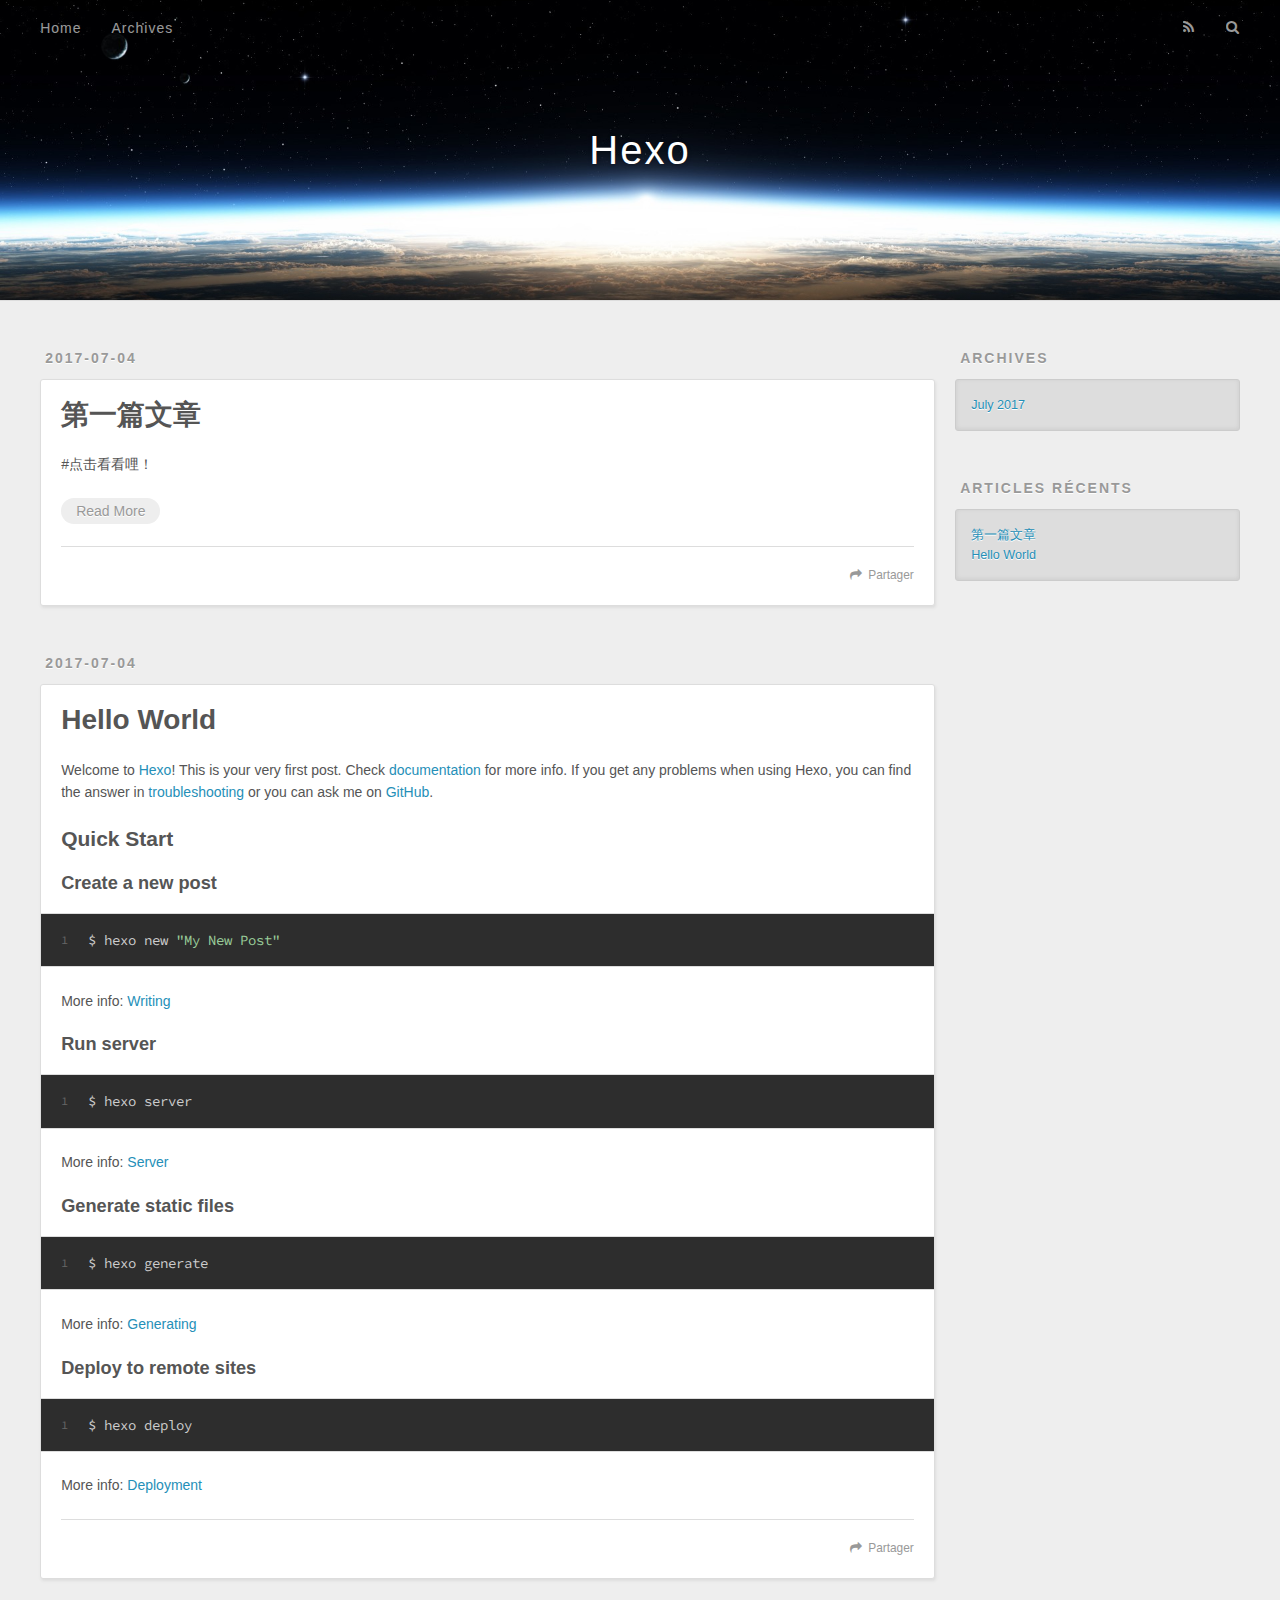
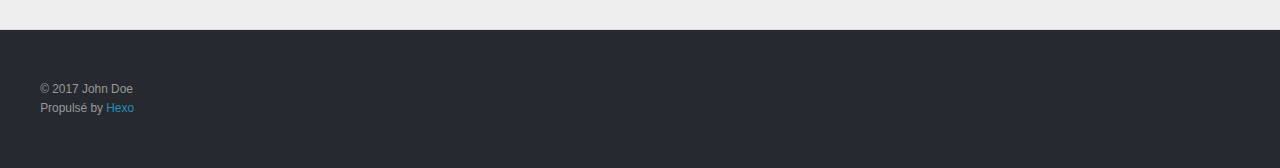
==== commit 02d5b18b: "Site updated: 2017-07-04 16:18:20" ====
--- a/index.html
+++ b/index.html
@@ -48,9 +48,9 @@
       </nav>
       <nav id="sub-nav">
         
-          <a id="nav-rss-link" class="nav-icon" href="/atom.xml" title="RSS Feed"></a>
-        
-        <a id="nav-search-btn" class="nav-icon" title="Søk"></a>
+          <a id="nav-rss-link" class="nav-icon" href="/atom.xml" title="Flux RSS"></a>
+        
+        <a id="nav-search-btn" class="nav-icon" title="Rechercher"></a>
       </nav>
       <div id="search-form-wrap">
         <form action="//google.com/search" method="get" accept-charset="UTF-8" class="search-form"><input type="search" name="q" class="search-form-input" placeholder="Search"><button type="submit" class="search-form-submit">&#xF002;</button><input type="hidden" name="sitesearch" value="http://yoursite.com"></form>
@@ -92,7 +92,7 @@
       
     </div>
     <footer class="article-footer">
-      <a data-url="http://yoursite.com/2017/07/04/第一篇文章/" data-id="cj4parng10001u8otmxn4cymd" class="article-share-link">Share</a>
+      <a data-url="http://yoursite.com/2017/07/04/第一篇文章/" data-id="cj4pay4yo0000aootmv7d66k0" class="article-share-link">Partager</a>
       
       
     </footer>
@@ -137,7 +137,7 @@
       
     </div>
     <footer class="article-footer">
-      <a data-url="http://yoursite.com/2017/07/04/hello-world/" data-id="cj4parnfq0000u8otutuwhsq5" class="article-share-link">Share</a>
+      <a data-url="http://yoursite.com/2017/07/04/hello-world/" data-id="cj4pay4yv0001aoot78k34qna" class="article-share-link">Partager</a>
       
       
     </footer>
@@ -162,7 +162,7 @@
   
     
   <div class="widget-wrap">
-    <h3 class="widget-title">Arkiv</h3>
+    <h3 class="widget-title">Archives</h3>
     <div class="widget">
       <ul class="archive-list"><li class="archive-list-item"><a class="archive-list-link" href="/archives/2017/07/">July 2017</a></li></ul>
     </div>
@@ -172,7 +172,7 @@
   
     
   <div class="widget-wrap">
-    <h3 class="widget-title">Siste innlegg</h3>
+    <h3 class="widget-title">Articles récents</h3>
     <div class="widget">
       <ul>
         
@@ -197,7 +197,7 @@
   <div class="outer">
     <div id="footer-info" class="inner">
       &copy; 2017 John Doe<br>
-      Powered by <a href="http://hexo.io/" target="_blank">Hexo</a>
+      Propulsé by <a href="http://hexo.io/" target="_blank">Hexo</a>
     </div>
   </div>
 </footer>
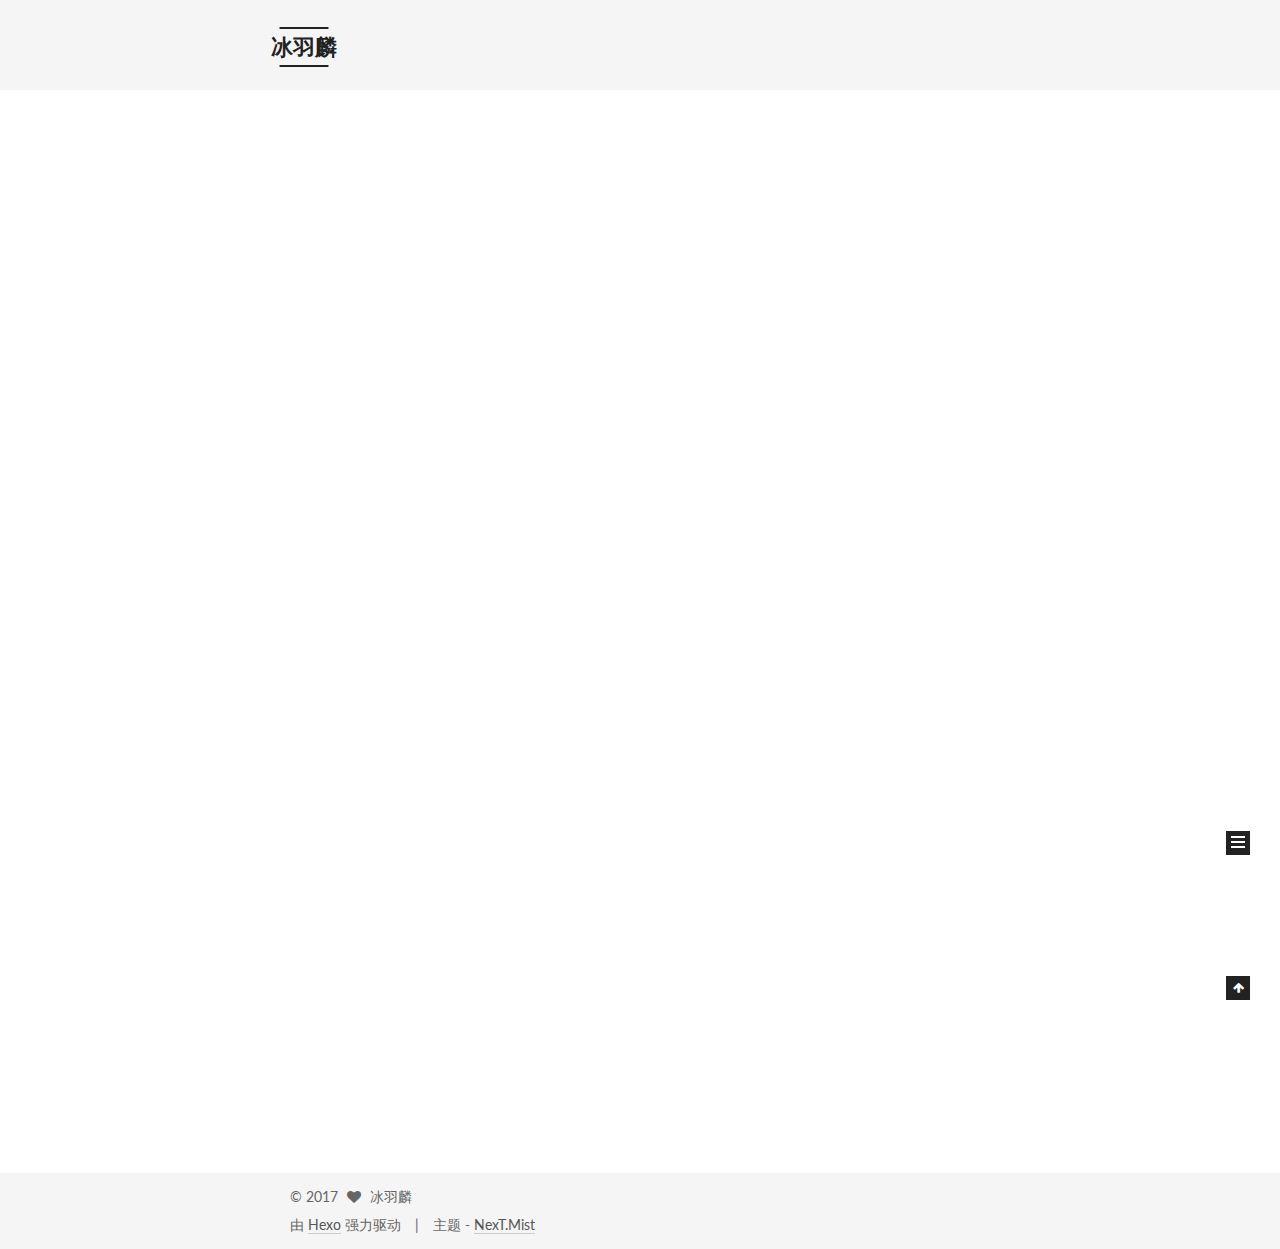
==== commit f7960161: "Site updated: 2017-07-04 17:42:31" ====
--- a/index.html
+++ b/index.html
@@ -1,130 +1,330 @@
-<!DOCTYPE html>
-<html>
+<!doctype html>
+
+
+
+  
+
+
+<html class="theme-next mist use-motion" lang="zh-Hans">
 <head>
-  <meta charset="utf-8">
-  
-  <title>Hexo</title>
-  <meta name="viewport" content="width=device-width, initial-scale=1, maximum-scale=1">
-  <meta property="og:type" content="website">
-<meta property="og:title" content="Hexo">
+  <meta charset="UTF-8"/>
+<meta http-equiv="X-UA-Compatible" content="IE=edge" />
+<meta name="viewport" content="width=device-width, initial-scale=1, maximum-scale=1"/>
+
+
+
+
+
+
+
+
+
+<meta http-equiv="Cache-Control" content="no-transform" />
+<meta http-equiv="Cache-Control" content="no-siteapp" />
+
+
+
+
+
+
+
+
+
+
+
+
+
+
+
+  
+  
+  <link href="/lib/fancybox/source/jquery.fancybox.css?v=2.1.5" rel="stylesheet" type="text/css" />
+
+
+
+
+  
+  
+  
+  
+
+  
+    
+    
+  
+
+  
+
+  
+
+  
+
+  
+
+  
+    
+    
+    <link href="//fonts.googleapis.com/css?family=Lato:300,300italic,400,400italic,700,700italic&subset=latin,latin-ext" rel="stylesheet" type="text/css">
+  
+
+
+
+
+
+
+<link href="/lib/font-awesome/css/font-awesome.min.css?v=4.6.2" rel="stylesheet" type="text/css" />
+
+<link href="/css/main.css?v=5.1.1" rel="stylesheet" type="text/css" />
+
+
+  <meta name="keywords" content="Hexo, NexT" />
+
+
+
+
+
+
+
+
+  <link rel="shortcut icon" type="image/x-icon" href="/favicon.ico?v=5.1.1" />
+
+
+
+
+
+
+<meta name="description" content="苦逼码农">
+<meta property="og:type" content="website">
+<meta property="og:title" content="冰羽麟">
 <meta property="og:url" content="http://yoursite.com/index.html">
-<meta property="og:site_name" content="Hexo">
+<meta property="og:site_name" content="冰羽麟">
+<meta property="og:description" content="苦逼码农">
 <meta name="twitter:card" content="summary">
-<meta name="twitter:title" content="Hexo">
-  
-    <link rel="alternate" href="/atom.xml" title="Hexo" type="application/atom+xml">
-  
-  
-    <link rel="icon" href="/favicon.png">
-  
-  
-    <link href="//fonts.googleapis.com/css?family=Source+Code+Pro" rel="stylesheet" type="text/css">
-  
-  <link rel="stylesheet" href="/css/style.css">
-  
+<meta name="twitter:title" content="冰羽麟">
+<meta name="twitter:description" content="苦逼码农">
+
+
+
+<script type="text/javascript" id="hexo.configurations">
+  var NexT = window.NexT || {};
+  var CONFIG = {
+    root: '/',
+    scheme: 'Mist',
+    sidebar: {"position":"left","display":"post","offset":12,"offset_float":0,"b2t":false,"scrollpercent":false},
+    fancybox: true,
+    motion: true,
+    duoshuo: {
+      userId: '0',
+      author: '博主'
+    },
+    algolia: {
+      applicationID: '',
+      apiKey: '',
+      indexName: '',
+      hits: {"per_page":10},
+      labels: {"input_placeholder":"Search for Posts","hits_empty":"We didn't find any results for the search: ${query}","hits_stats":"${hits} results found in ${time} ms"}
+    }
+  };
+</script>
+
+
+
+  <link rel="canonical" href="http://yoursite.com/"/>
+
+
+
+
+
+  <title>冰羽麟</title>
+  
+
+
+
+
+
+
+
+
+
+
+
+
+
 
 </head>
 
-<body>
-  <div id="container">
-    <div id="wrap">
-      <header id="header">
-  <div id="banner"></div>
-  <div id="header-outer" class="outer">
-    <div id="header-title" class="inner">
-      <h1 id="logo-wrap">
-        <a href="/" id="logo">Hexo</a>
-      </h1>
-      
+<body itemscope itemtype="http://schema.org/WebPage" lang="zh-Hans">
+
+  
+  
+    
+  
+
+  <div class="container sidebar-position-left 
+   page-home 
+ ">
+    <div class="headband"></div>
+
+    <header id="header" class="header" itemscope itemtype="http://schema.org/WPHeader">
+      <div class="header-inner"><div class="site-brand-wrapper">
+  <div class="site-meta ">
+    
+
+    <div class="custom-logo-site-title">
+      <a href="/"  class="brand" rel="start">
+        <span class="logo-line-before"><i></i></span>
+        <span class="site-title">冰羽麟</span>
+        <span class="logo-line-after"><i></i></span>
+      </a>
     </div>
-    <div id="header-inner" class="inner">
-      <nav id="main-nav">
-        <a id="main-nav-toggle" class="nav-icon"></a>
-        
-          <a class="main-nav-link" href="/">Home</a>
-        
-          <a class="main-nav-link" href="/archives">Archives</a>
-        
-      </nav>
-      <nav id="sub-nav">
-        
-          <a id="nav-rss-link" class="nav-icon" href="/atom.xml" title="Flux RSS"></a>
-        
-        <a id="nav-search-btn" class="nav-icon" title="Rechercher"></a>
-      </nav>
-      <div id="search-form-wrap">
-        <form action="//google.com/search" method="get" accept-charset="UTF-8" class="search-form"><input type="search" name="q" class="search-form-input" placeholder="Search"><button type="submit" class="search-form-submit">&#xF002;</button><input type="hidden" name="sitesearch" value="http://yoursite.com"></form>
-      </div>
-    </div>
+      
+        <p class="site-subtitle">总有一门技术适合你</p>
+      
   </div>
-</header>
-      <div class="outer">
-        <section id="main">
-  
-    <article id="post-第一篇文章" class="article article-type-post" itemscope itemprop="blogPost">
-  <div class="article-meta">
-    <a href="/2017/07/04/第一篇文章/" class="article-date">
-  <time datetime="2017-07-04T08:11:09.000Z" itemprop="datePublished">2017-07-04</time>
-</a>
-    
+
+  <div class="site-nav-toggle">
+    <button>
+      <span class="btn-bar"></span>
+      <span class="btn-bar"></span>
+      <span class="btn-bar"></span>
+    </button>
   </div>
-  <div class="article-inner">
-    
-    
-      <header class="article-header">
-        
-  
-    <h1 itemprop="name">
-      <a class="article-title" href="/2017/07/04/第一篇文章/">第一篇文章</a>
-    </h1>
-  
-
+</div>
+
+<nav class="site-nav">
+  
+
+  
+    <ul id="menu" class="menu">
+      
+        
+        <li class="menu-item menu-item-home">
+          <a href="/" rel="section">
+            
+              <i class="menu-item-icon fa fa-fw fa-home"></i> <br />
+            
+            首页
+          </a>
+        </li>
+      
+        
+        <li class="menu-item menu-item-archives">
+          <a href="/archives" rel="section">
+            
+              <i class="menu-item-icon fa fa-fw fa-archive"></i> <br />
+            
+            归档
+          </a>
+        </li>
+      
+        
+        <li class="menu-item menu-item-tags">
+          <a href="/tags" rel="section">
+            
+              <i class="menu-item-icon fa fa-fw fa-tags"></i> <br />
+            
+            标签
+          </a>
+        </li>
+      
+
+      
+    </ul>
+  
+
+  
+</nav>
+
+
+
+ </div>
+    </header>
+
+    <main id="main" class="main">
+      <div class="main-inner">
+        <div class="content-wrap">
+          <div id="content" class="content">
+            
+  <section id="posts" class="posts-expand">
+    
+      
+
+  
+
+  
+  
+  
+
+  <article class="post post-type-normal " itemscope itemtype="http://schema.org/Article">
+    <link itemprop="mainEntityOfPage" href="http://yoursite.com/2017/07/04/hello-world/">
+
+    <span hidden itemprop="author" itemscope itemtype="http://schema.org/Person">
+      <meta itemprop="name" content="冰羽麟">
+      <meta itemprop="description" content="">
+      <meta itemprop="image" content="/images/avatar.gif">
+    </span>
+
+    <span hidden itemprop="publisher" itemscope itemtype="http://schema.org/Organization">
+      <meta itemprop="name" content="冰羽麟">
+    </span>
+
+    
+      <header class="post-header">
+
+        
+        
+          <h1 class="post-title" itemprop="name headline">
+                
+                <a class="post-title-link" href="/2017/07/04/hello-world/" itemprop="url">Hello World</a></h1>
+        
+
+        <div class="post-meta">
+          <span class="post-time">
+            
+              <span class="post-meta-item-icon">
+                <i class="fa fa-calendar-o"></i>
+              </span>
+              
+                <span class="post-meta-item-text">发表于</span>
+              
+              <time title="创建于" itemprop="dateCreated datePublished" datetime="2017-07-04T10:12:58+08:00">
+                2017-07-04
+              </time>
+            
+
+            
+
+            
+          </span>
+
+          
+
+          
+            
+          
+
+          
+          
+
+          
+
+          
+
+          
+
+        </div>
       </header>
     
-    <div class="article-entry" itemprop="articleBody">
-      
-        <p>#点击看看哩！<br>
-        
-          <p class="article-more-link">
-            <a href="/2017/07/04/第一篇文章/#more">Read More</a>
-          </p>
-        
-      
-    </div>
-    <footer class="article-footer">
-      <a data-url="http://yoursite.com/2017/07/04/第一篇文章/" data-id="cj4pay4yo0000aootmv7d66k0" class="article-share-link">Partager</a>
-      
-      
-    </footer>
-  </div>
-  
-</article>
-
-
-  
-    <article id="post-hello-world" class="article article-type-post" itemscope itemprop="blogPost">
-  <div class="article-meta">
-    <a href="/2017/07/04/hello-world/" class="article-date">
-  <time datetime="2017-07-04T02:12:58.542Z" itemprop="datePublished">2017-07-04</time>
-</a>
-    
-  </div>
-  <div class="article-inner">
-    
-    
-      <header class="article-header">
-        
-  
-    <h1 itemprop="name">
-      <a class="article-title" href="/2017/07/04/hello-world/">Hello World</a>
-    </h1>
-  
-
-      </header>
-    
-    <div class="article-entry" itemprop="articleBody">
-      
-        <p>Welcome to <a href="https://hexo.io/" target="_blank" rel="external">Hexo</a>! This is your very first post. Check <a href="https://hexo.io/docs/" target="_blank" rel="external">documentation</a> for more info. If you get any problems when using Hexo, you can find the answer in <a href="https://hexo.io/docs/troubleshooting.html" target="_blank" rel="external">troubleshooting</a> or you can ask me on <a href="https://github.com/hexojs/hexo/issues" target="_blank" rel="external">GitHub</a>.</p>
+
+    <div class="post-body" itemprop="articleBody">
+
+      
+      
+
+      
+        
+          
+            <p>Welcome to <a href="https://hexo.io/" target="_blank" rel="external">Hexo</a>! This is your very first post. Check <a href="https://hexo.io/docs/" target="_blank" rel="external">documentation</a> for more info. If you get any problems when using Hexo, you can find the answer in <a href="https://hexo.io/docs/troubleshooting.html" target="_blank" rel="external">troubleshooting</a> or you can ask me on <a href="https://github.com/hexojs/hexo/issues" target="_blank" rel="external">GitHub</a>.</p>
 <h2 id="Quick-Start"><a href="#Quick-Start" class="headerlink" title="Quick Start"></a>Quick Start</h2><h3 id="Create-a-new-post"><a href="#Create-a-new-post" class="headerlink" title="Create a new post"></a>Create a new post</h3><figure class="highlight bash"><table><tr><td class="gutter"><pre><div class="line">1</div></pre></td><td class="code"><pre><div class="line">$ hexo new <span class="string">"My New Post"</span></div></pre></td></tr></table></figure>
 <p>More info: <a href="https://hexo.io/docs/writing.html" target="_blank" rel="external">Writing</a></p>
 <h3 id="Run-server"><a href="#Run-server" class="headerlink" title="Run server"></a>Run server</h3><figure class="highlight bash"><table><tr><td class="gutter"><pre><div class="line">1</div></pre></td><td class="code"><pre><div class="line">$ hexo server</div></pre></td></tr></table></figure>
@@ -134,92 +334,288 @@
 <h3 id="Deploy-to-remote-sites"><a href="#Deploy-to-remote-sites" class="headerlink" title="Deploy to remote sites"></a>Deploy to remote sites</h3><figure class="highlight bash"><table><tr><td class="gutter"><pre><div class="line">1</div></pre></td><td class="code"><pre><div class="line">$ hexo deploy</div></pre></td></tr></table></figure>
 <p>More info: <a href="https://hexo.io/docs/deployment.html" target="_blank" rel="external">Deployment</a></p>
 
+          
+        
       
     </div>
-    <footer class="article-footer">
-      <a data-url="http://yoursite.com/2017/07/04/hello-world/" data-id="cj4pay4yv0001aoot78k34qna" class="article-share-link">Partager</a>
-      
+
+    <div>
+      
+    </div>
+
+    <div>
+      
+    </div>
+
+    <div>
+      
+    </div>
+
+    <footer class="post-footer">
+      
+
+      
+
+      
+
+      
+      
+        <div class="post-eof"></div>
       
     </footer>
-  </div>
-  
-</article>
-
-
-  
-
-</section>
-        
-          <aside id="sidebar">
-  
-    
-
-  
-    
-
-  
-    
-  
-    
-  <div class="widget-wrap">
-    <h3 class="widget-title">Archives</h3>
-    <div class="widget">
-      <ul class="archive-list"><li class="archive-list-item"><a class="archive-list-link" href="/archives/2017/07/">July 2017</a></li></ul>
+  </article>
+
+
+    
+  </section>
+
+  
+
+
+          </div>
+          
+
+
+          
+
+        </div>
+        
+          
+  
+  <div class="sidebar-toggle">
+    <div class="sidebar-toggle-line-wrap">
+      <span class="sidebar-toggle-line sidebar-toggle-line-first"></span>
+      <span class="sidebar-toggle-line sidebar-toggle-line-middle"></span>
+      <span class="sidebar-toggle-line sidebar-toggle-line-last"></span>
     </div>
   </div>
 
-
-  
-    
-  <div class="widget-wrap">
-    <h3 class="widget-title">Articles récents</h3>
-    <div class="widget">
-      <ul>
-        
-          <li>
-            <a href="/2017/07/04/第一篇文章/">第一篇文章</a>
-          </li>
-        
-          <li>
-            <a href="/2017/07/04/hello-world/">Hello World</a>
-          </li>
-        
-      </ul>
+  <aside id="sidebar" class="sidebar">
+    <div class="sidebar-inner">
+
+      
+
+      
+
+      <section class="site-overview sidebar-panel sidebar-panel-active">
+        <div class="site-author motion-element" itemprop="author" itemscope itemtype="http://schema.org/Person">
+          <img class="site-author-image" itemprop="image"
+               src="/images/avatar.gif"
+               alt="冰羽麟" />
+          <p class="site-author-name" itemprop="name">冰羽麟</p>
+           
+              <p class="site-description motion-element" itemprop="description">苦逼码农</p>
+          
+        </div>
+        <nav class="site-state motion-element">
+
+          
+            <div class="site-state-item site-state-posts">
+              <a href="/archives">
+                <span class="site-state-item-count">1</span>
+                <span class="site-state-item-name">日志</span>
+              </a>
+            </div>
+          
+
+          
+
+          
+
+        </nav>
+
+        
+
+        <div class="links-of-author motion-element">
+          
+        </div>
+
+        
+        
+
+        
+        
+
+        
+
+
+      </section>
+
+      
+
+      
+
     </div>
+  </aside>
+
+
+        
+      </div>
+    </main>
+
+    <footer id="footer" class="footer">
+      <div class="footer-inner">
+        <div class="copyright" >
+  
+  &copy; 
+  <span itemprop="copyrightYear">2017</span>
+  <span class="with-love">
+    <i class="fa fa-heart"></i>
+  </span>
+  <span class="author" itemprop="copyrightHolder">冰羽麟</span>
+</div>
+
+
+<div class="powered-by">
+  由 <a class="theme-link" href="https://hexo.io">Hexo</a> 强力驱动
+</div>
+
+<div class="theme-info">
+  主题 -
+  <a class="theme-link" href="https://github.com/iissnan/hexo-theme-next">
+    NexT.Mist
+  </a>
+</div>
+
+
+        
+
+        
+      </div>
+    </footer>
+
+    
+      <div class="back-to-top">
+        <i class="fa fa-arrow-up"></i>
+        
+      </div>
+    
+
   </div>
 
   
-</aside>
-        
-      </div>
-      <footer id="footer">
-  
-  <div class="outer">
-    <div id="footer-info" class="inner">
-      &copy; 2017 John Doe<br>
-      Propulsé by <a href="http://hexo.io/" target="_blank">Hexo</a>
-    </div>
-  </div>
-</footer>
-    </div>
-    <nav id="mobile-nav">
-  
-    <a href="/" class="mobile-nav-link">Home</a>
-  
-    <a href="/archives" class="mobile-nav-link">Archives</a>
-  
-</nav>
-    
-
-<script src="//ajax.googleapis.com/ajax/libs/jquery/2.0.3/jquery.min.js"></script>
-
-
-  <link rel="stylesheet" href="/fancybox/jquery.fancybox.css">
-  <script src="/fancybox/jquery.fancybox.pack.js"></script>
-
-
-<script src="/js/script.js"></script>
-
-  </div>
+
+<script type="text/javascript">
+  if (Object.prototype.toString.call(window.Promise) !== '[object Function]') {
+    window.Promise = null;
+  }
+</script>
+
+
+
+
+
+
+
+
+
+  
+
+
+
+
+
+
+
+
+
+
+
+
+  
+  <script type="text/javascript" src="/lib/jquery/index.js?v=2.1.3"></script>
+
+  
+  <script type="text/javascript" src="/lib/fastclick/lib/fastclick.min.js?v=1.0.6"></script>
+
+  
+  <script type="text/javascript" src="/lib/jquery_lazyload/jquery.lazyload.js?v=1.9.7"></script>
+
+  
+  <script type="text/javascript" src="/lib/velocity/velocity.min.js?v=1.2.1"></script>
+
+  
+  <script type="text/javascript" src="/lib/velocity/velocity.ui.min.js?v=1.2.1"></script>
+
+  
+  <script type="text/javascript" src="/lib/fancybox/source/jquery.fancybox.pack.js?v=2.1.5"></script>
+
+
+  
+
+
+  <script type="text/javascript" src="/js/src/utils.js?v=5.1.1"></script>
+
+  <script type="text/javascript" src="/js/src/motion.js?v=5.1.1"></script>
+
+
+
+  
+  
+
+  
+    <script type="text/javascript" src="/js/src/scrollspy.js?v=5.1.1"></script>
+<script type="text/javascript" src="/js/src/post-details.js?v=5.1.1"></script>
+
+  
+
+  
+
+
+  <script type="text/javascript" src="/js/src/bootstrap.js?v=5.1.1"></script>
+
+
+
+  
+
+
+  
+
+
+
+
+	
+
+
+
+
+
+  
+
+
+
+
+
+  
+
+
+
+
+
+  
+
+
+
+
+
+
+  
+
+
+
+
+
+  
+
+  
+
+  
+
+  
+
+  
+
+  
+
 </body>
-</html>+</html>
--- a/css/main.css
+++ b/css/main.css
@@ -0,0 +1,2770 @@
+/* normalize.css v3.0.2 | MIT License | git.io/normalize */
+html {
+  font-family: sans-serif; /* 1 */
+  -ms-text-size-adjust: 100%; /* 2 */
+  -webkit-text-size-adjust: 100%; /* 2 */
+}
+body {
+  margin: 0;
+}
+article,
+aside,
+details,
+figcaption,
+figure,
+footer,
+header,
+hgroup,
+main,
+menu,
+nav,
+section,
+summary {
+  display: block;
+}
+audio,
+canvas,
+progress,
+video {
+  display: inline-block; /* 1 */
+  vertical-align: baseline; /* 2 */
+}
+audio:not([controls]) {
+  display: none;
+  height: 0;
+}
+[hidden],
+template {
+  display: none;
+}
+a {
+  background-color: transparent;
+}
+a:active,
+a:hover {
+  outline: 0;
+}
+abbr[title] {
+  border-bottom: 1px dotted;
+}
+b,
+strong {
+  font-weight: bold;
+}
+dfn {
+  font-style: italic;
+}
+h1 {
+  font-size: 2em;
+  margin: 0.67em 0;
+}
+mark {
+  background: #ff0;
+  color: #000;
+}
+small {
+  font-size: 80%;
+}
+sub,
+sup {
+  font-size: 75%;
+  line-height: 0;
+  position: relative;
+  vertical-align: baseline;
+}
+sup {
+  top: -0.5em;
+}
+sub {
+  bottom: -0.25em;
+}
+img {
+  border: 0;
+}
+svg:not(:root) {
+  overflow: hidden;
+}
+figure {
+  margin: 1em 40px;
+}
+hr {
+  -moz-box-sizing: content-box;
+  box-sizing: content-box;
+  height: 0;
+}
+pre {
+  overflow: auto;
+}
+code,
+kbd,
+pre,
+samp {
+  font-family: monospace, monospace;
+  font-size: 1em;
+}
+button,
+input,
+optgroup,
+select,
+textarea {
+  color: inherit; /* 1 */
+  font: inherit; /* 2 */
+  margin: 0; /* 3 */
+}
+button {
+  overflow: visible;
+}
+button,
+select {
+  text-transform: none;
+}
+button,
+html input[type="button"],
+input[type="reset"],
+input[type="submit"] {
+  -webkit-appearance: button; /* 2 */
+  cursor: pointer; /* 3 */
+}
+button[disabled],
+html input[disabled] {
+  cursor: default;
+}
+button::-moz-focus-inner,
+input::-moz-focus-inner {
+  border: 0;
+  padding: 0;
+}
+input {
+  line-height: normal;
+}
+input[type="checkbox"],
+input[type="radio"] {
+  box-sizing: border-box; /* 1 */
+  padding: 0; /* 2 */
+}
+input[type="number"]::-webkit-inner-spin-button,
+input[type="number"]::-webkit-outer-spin-button {
+  height: auto;
+}
+input[type="search"] {
+  -webkit-appearance: textfield; /* 1 */
+  -moz-box-sizing: content-box;
+  -webkit-box-sizing: content-box; /* 2 */
+  box-sizing: content-box;
+}
+input[type="search"]::-webkit-search-cancel-button,
+input[type="search"]::-webkit-search-decoration {
+  -webkit-appearance: none;
+}
+fieldset {
+  border: 1px solid #c0c0c0;
+  margin: 0 2px;
+  padding: 0.35em 0.625em 0.75em;
+}
+legend {
+  border: 0; /* 1 */
+  padding: 0; /* 2 */
+}
+textarea {
+  overflow: auto;
+}
+optgroup {
+  font-weight: bold;
+}
+table {
+  border-collapse: collapse;
+  border-spacing: 0;
+}
+td,
+th {
+  padding: 0;
+}
+::selection {
+  background: #262a30;
+  color: #fff;
+}
+body {
+  position: relative;
+  font-family: 'Lato', "PingFang SC", "Microsoft YaHei", sans-serif;
+  font-size: 14px;
+  line-height: 2;
+  color: #555;
+  background: #fff;
+}
+@media (max-width: 767px) {
+  body {
+    padding-right: 0 !important;
+  }
+}
+@media (min-width: 768px) and (max-width: 991px) {
+  body {
+    padding-right: 0 !important;
+  }
+}
+@media (min-width: 1600px) {
+  body {
+    font-size: 16px;
+  }
+}
+h1,
+h2,
+h3,
+h4,
+h5,
+h6 {
+  margin: 0;
+  padding: 0;
+  font-weight: bold;
+  line-height: 1.5;
+  font-family: 'Lato', "PingFang SC", "Microsoft YaHei", sans-serif;
+}
+h2,
+h3,
+h4,
+h5,
+h6 {
+  margin: 20px 0 15px;
+}
+h1 {
+  font-size: 24px;
+}
+@media (max-width: 767px) {
+  h1 {
+    font-size: 20px;
+  }
+}
+h2 {
+  font-size: 22px;
+}
+@media (max-width: 767px) {
+  h2 {
+    font-size: 18px;
+  }
+}
+h3 {
+  font-size: 20px;
+}
+@media (max-width: 767px) {
+  h3 {
+    font-size: 16px;
+  }
+}
+h4 {
+  font-size: 18px;
+}
+@media (max-width: 767px) {
+  h4 {
+    font-size: 14px;
+  }
+}
+h5 {
+  font-size: 16px;
+}
+@media (max-width: 767px) {
+  h5 {
+    font-size: 12px;
+  }
+}
+h6 {
+  font-size: 14px;
+}
+@media (max-width: 767px) {
+  h6 {
+    font-size: 10px;
+  }
+}
+p {
+  margin: 0 0 25px 0;
+}
+a {
+  color: #555;
+  text-decoration: none;
+  border-bottom: 1px solid #999;
+  word-wrap: break-word;
+}
+a:hover {
+  color: #222;
+  border-bottom-color: #222;
+}
+blockquote {
+  margin: 0;
+  padding: 0;
+}
+img {
+  display: block;
+  margin: auto;
+  max-width: 100%;
+  height: auto;
+}
+hr {
+  margin: 40px 0;
+  height: 3px;
+  border: none;
+  background-color: #ddd;
+  background-image: repeating-linear-gradient(-45deg, #fff, #fff 4px, transparent 4px, transparent 8px);
+}
+blockquote {
+  padding: 0 15px;
+  color: #666;
+  border-left: 4px solid #ddd;
+}
+blockquote cite::before {
+  content: "-";
+  padding: 0 5px;
+}
+dt {
+  font-weight: 700;
+}
+dd {
+  margin: 0;
+  padding: 0;
+}
+.text-left {
+  text-align: left;
+}
+.text-center {
+  text-align: center;
+}
+.text-right {
+  text-align: right;
+}
+.text-justify {
+  text-align: justify;
+}
+.text-nowrap {
+  white-space: nowrap;
+}
+.text-lowercase {
+  text-transform: lowercase;
+}
+.text-uppercase {
+  text-transform: uppercase;
+}
+.text-capitalize {
+  text-transform: capitalize;
+}
+.center-block {
+  display: block;
+  margin-left: auto;
+  margin-right: auto;
+}
+.clearfix:before,
+.clearfix:after {
+  content: " ";
+  display: table;
+}
+.clearfix:after {
+  clear: both;
+}
+.pullquote {
+  width: 45%;
+}
+.pullquote.left {
+  float: left;
+  margin-left: 5px;
+  margin-right: 10px;
+}
+.pullquote.right {
+  float: right;
+  margin-left: 10px;
+  margin-right: 5px;
+}
+.affix.affix.affix {
+  position: fixed;
+}
+.translation {
+  margin-top: -20px;
+  font-size: 14px;
+  color: #999;
+}
+.scrollbar-measure {
+  width: 100px;
+  height: 100px;
+  overflow: scroll;
+  position: absolute;
+  top: -9999px;
+}
+.use-motion .motion-element {
+  opacity: 0;
+}
+table {
+  margin: 20px 0;
+  width: 100%;
+  border-collapse: collapse;
+  border-spacing: 0;
+  border: 1px solid #ddd;
+  font-size: 14px;
+  table-layout: fixed;
+  word-wrap: break-all;
+}
+table>tbody>tr:nth-of-type(odd) {
+  background-color: #f9f9f9;
+}
+table>tbody>tr:hover {
+  background-color: #f5f5f5;
+}
+caption,
+th,
+td {
+  padding: 8px;
+  text-align: left;
+  vertical-align: middle;
+  font-weight: normal;
+}
+th,
+td {
+  border-bottom: 3px solid #ddd;
+  border-right: 1px solid #eee;
+}
+th {
+  padding-bottom: 10px;
+  font-weight: 700;
+}
+td {
+  border-bottom-width: 1px;
+}
+html,
+body {
+  height: 100%;
+}
+.container {
+  position: relative;
+  min-height: 100%;
+}
+.header-inner {
+  margin: 0 auto;
+  padding: 100px 0 70px;
+  width: 700px;
+}
+@media (min-width: 1600px) {
+  .container .header-inner {
+    width: 900px;
+  }
+}
+.main {
+  padding-bottom: 150px;
+}
+.main-inner {
+  margin: 0 auto;
+  width: 700px;
+}
+@media (min-width: 1600px) {
+  .container .main-inner {
+    width: 900px;
+  }
+}
+.footer {
+  position: absolute;
+  left: 0;
+  bottom: 0;
+  width: 100%;
+  min-height: 50px;
+}
+.footer-inner {
+  box-sizing: border-box;
+  margin: 20px auto;
+  width: 700px;
+}
+@media (min-width: 1600px) {
+  .container .footer-inner {
+    width: 900px;
+  }
+}
+pre,
+.highlight {
+  overflow: auto;
+  margin: 20px 0;
+  padding: 0;
+  font-size: 13px;
+  color: #4d4d4c;
+  background: #f7f7f7;
+  line-height: 1.6;
+}
+pre,
+code {
+  font-family: consolas, Menlo, "PingFang SC", "Microsoft YaHei", monospace;
+}
+code {
+  padding: 2px 4px;
+  word-wrap: break-word;
+  color: #555;
+  background: #eee;
+  border-radius: 3px;
+  font-size: 13px;
+}
+pre code {
+  padding: 0;
+  color: #4d4d4c;
+  background: none;
+  text-shadow: none;
+}
+.highlight {
+  border-radius: 1px;
+}
+.highlight pre {
+  border: none;
+  margin: 0;
+  padding: 10px 0;
+}
+.highlight table {
+  margin: 0;
+  width: auto;
+  border: none;
+}
+.highlight td {
+  border: none;
+  padding: 0;
+}
+.highlight figcaption {
+  font-size: 1em;
+  color: #4d4d4c;
+  line-height: 1em;
+  margin-bottom: 1em;
+}
+.highlight figcaption:before,
+.highlight figcaption:after {
+  content: " ";
+  display: table;
+}
+.highlight figcaption:after {
+  clear: both;
+}
+.highlight figcaption a {
+  float: right;
+  color: #4d4d4c;
+}
+.highlight figcaption a:hover {
+  border-bottom-color: #4d4d4c;
+}
+.highlight .gutter pre {
+  padding-left: 10px;
+  padding-right: 10px;
+  color: #869194;
+  text-align: right;
+  background-color: #eff2f3;
+}
+.highlight .code pre {
+  width: 100%;
+  padding-left: 10px;
+  padding-right: 10px;
+  background-color: #f7f7f7;
+}
+.highlight .line {
+  height: 20px;
+}
+.gutter {
+  -webkit-user-select: none;
+  -moz-user-select: none;
+  -ms-user-select: none;
+  user-select: none;
+}
+.gist table {
+  width: auto;
+}
+.gist table td {
+  border: none;
+}
+pre .deletion {
+  background: #fdd;
+}
+pre .addition {
+  background: #dfd;
+}
+pre .meta {
+  color: #8959a8;
+}
+pre .comment {
+  color: #8e908c;
+}
+pre .variable,
+pre .attribute,
+pre .tag,
+pre .regexp,
+pre .ruby .constant,
+pre .xml .tag .title,
+pre .xml .pi,
+pre .xml .doctype,
+pre .html .doctype,
+pre .css .id,
+pre .css .class,
+pre .css .pseudo {
+  color: #c82829;
+}
+pre .number,
+pre .preprocessor,
+pre .built_in,
+pre .literal,
+pre .params,
+pre .constant,
+pre .command {
+  color: #f5871f;
+}
+pre .ruby .class .title,
+pre .css .rules .attribute,
+pre .string,
+pre .value,
+pre .inheritance,
+pre .header,
+pre .ruby .symbol,
+pre .xml .cdata,
+pre .special,
+pre .number,
+pre .formula {
+  color: #718c00;
+}
+pre .title,
+pre .css .hexcolor {
+  color: #3e999f;
+}
+pre .function,
+pre .python .decorator,
+pre .python .title,
+pre .ruby .function .title,
+pre .ruby .title .keyword,
+pre .perl .sub,
+pre .javascript .title,
+pre .coffeescript .title {
+  color: #4271ae;
+}
+pre .keyword,
+pre .javascript .function {
+  color: #8959a8;
+}
+.full-image.full-image.full-image {
+  border: none;
+  max-width: 100%;
+  width: auto;
+  margin: 20px auto;
+}
+@media (min-width: 992px) {
+  .full-image.full-image.full-image {
+    max-width: none;
+    width: 110%;
+    margin: 25px -5%;
+  }
+}
+.blockquote-center,
+.page-home .post-type-quote blockquote,
+.page-post-detail .post-type-quote blockquote {
+  position: relative;
+  margin: 40px 0;
+  padding: 0;
+  border-left: none;
+  text-align: center;
+}
+.blockquote-center::before,
+.page-home .post-type-quote blockquote::before,
+.page-post-detail .post-type-quote blockquote::before,
+.blockquote-center::after,
+.page-home .post-type-quote blockquote::after,
+.page-post-detail .post-type-quote blockquote::after {
+  position: absolute;
+  content: ' ';
+  display: block;
+  width: 100%;
+  height: 24px;
+  opacity: 0.2;
+  background-repeat: no-repeat;
+  background-position: 0 -6px;
+  background-size: 22px 22px;
+}
+.blockquote-center::before,
+.page-home .post-type-quote blockquote::before,
+.page-post-detail .post-type-quote blockquote::before {
+  top: -20px;
+  background-image: url("../images/quote-l.svg");
+  border-top: 1px solid #ccc;
+}
+.blockquote-center::after,
+.page-home .post-type-quote blockquote::after,
+.page-post-detail .post-type-quote blockquote::after {
+  bottom: -20px;
+  background-image: url("../images/quote-r.svg");
+  border-bottom: 1px solid #ccc;
+  background-position: 100% 8px;
+}
+.blockquote-center p,
+.page-home .post-type-quote blockquote p,
+.page-post-detail .post-type-quote blockquote p,
+.blockquote-center div,
+.page-home .post-type-quote blockquote div,
+.page-post-detail .post-type-quote blockquote div {
+  text-align: center;
+}
+.post .post-body .group-picture img {
+  box-sizing: border-box;
+  padding: 0 3px;
+  border: none;
+}
+.post .group-picture-row {
+  overflow: hidden;
+  margin-top: 6px;
+}
+.post .group-picture-row:first-child {
+  margin-top: 0;
+}
+.post .group-picture-column {
+  float: left;
+}
+.page-post-detail .post-body .group-picture-column {
+  float: none;
+  margin-top: 10px;
+  width: auto !important;
+}
+.page-post-detail .post-body .group-picture-column img {
+  margin: 0 auto;
+}
+.page-archive .group-picture-container {
+  overflow: hidden;
+}
+.page-archive .group-picture-row {
+  float: left;
+}
+.page-archive .group-picture-row:first-child {
+  margin-top: 6px;
+}
+.page-archive .group-picture-column {
+  max-width: 150px;
+  max-height: 150px;
+}
+.note {
+  padding: 20px;
+  margin: 20px 0;
+  border: 1px solid #eee;
+  border-left-width: 5px;
+  border-radius: 3px;
+}
+.note h2,
+.note h3,
+.note h4,
+.note h5,
+.note h6 {
+  margin-top: 0;
+  margin-bottom: 5px;
+  padding-top: 0 !important;
+}
+.note p:last-child {
+  margin-bottom: 0;
+}
+.note code {
+  border-radius: 3px;
+}
+.note+.note {
+  margin-top: -5px;
+}
+.default {
+  border-left-color: #777;
+}
+.default h2,
+.default h3,
+.default h4,
+.default h5,
+.default h6 {
+  color: #777;
+}
+.primary {
+  border-left-color: #428bca;
+}
+.primary h2,
+.primary h3,
+.primary h4,
+.primary h5,
+.primary h6 {
+  color: #428bca;
+}
+.success {
+  border-left-color: #5cb85c;
+}
+.success h2,
+.success h3,
+.success h4,
+.success h5,
+.success h6 {
+  color: #5cb85c;
+}
+.danger {
+  border-left-color: #d9534f;
+}
+.danger h2,
+.danger h3,
+.danger h4,
+.danger h5,
+.danger h6 {
+  color: #d9534f;
+}
+.warning {
+  border-left-color: #f0ad4e;
+}
+.warning h2,
+.warning h3,
+.warning h4,
+.warning h5,
+.warning h6 {
+  color: #f0ad4e;
+}
+.info {
+  border-left-color: #5bc0de;
+}
+.info h2,
+.info h3,
+.info h4,
+.info h5,
+.info h6 {
+  color: #5bc0de;
+}
+.btn {
+  display: inline-block;
+  padding: 0 20px;
+  font-size: 14px;
+  color: #fff;
+  background: #222;
+  border: 2px solid #222;
+  text-decoration: none;
+  border-radius: 0;
+  transition-property: background-color;
+  transition-duration: 0.2s;
+  transition-timing-function: ease-in-out;
+  transition-delay: 0s;
+}
+.btn:hover,
+.post-button .btn:hover {
+  border-color: #222;
+  color: #222;
+  background: #fff;
+}
+.btn-bar {
+  display: block;
+  width: 22px;
+  height: 2px;
+  background: #555;
+  border-radius: 1px;
+}
+.btn-bar+.btn-bar {
+  margin-top: 4px;
+}
+.pagination {
+  margin: 120px 0 40px;
+  text-align: center;
+  border-top: 1px solid #eee;
+}
+.page-number-basic,
+.pagination .prev,
+.pagination .next,
+.pagination .page-number,
+.pagination .space {
+  display: inline-block;
+  position: relative;
+  top: -1px;
+  margin: 0 10px;
+  padding: 0 10px;
+  line-height: 30px;
+}
+@media (max-width: 767px) {
+  .page-number-basic,
+  .pagination .prev,
+  .pagination .next,
+  .pagination .page-number,
+  .pagination .space {
+    margin: 0 5px;
+  }
+}
+.pagination .prev,
+.pagination .next,
+.pagination .page-number {
+  border-bottom: 0;
+  border-top: 1px solid #eee;
+  transition-property: border-color;
+  transition-duration: 0.2s;
+  transition-timing-function: ease-in-out;
+  transition-delay: 0s;
+}
+.pagination .prev:hover,
+.pagination .next:hover,
+.pagination .page-number:hover {
+  border-top-color: #222;
+}
+.pagination .space {
+  padding: 0;
+  margin: 0;
+}
+.pagination .prev {
+  margin-left: 0;
+}
+.pagination .next {
+  margin-right: 0;
+}
+.pagination .page-number.current {
+  color: #fff;
+  background: #ccc;
+  border-top-color: #ccc;
+}
+@media (max-width: 767px) {
+  .pagination {
+    border-top: none;
+  }
+  .pagination .prev,
+  .pagination .next,
+  .pagination .page-number {
+    margin-bottom: 10px;
+    border-top: 0;
+    border-bottom: 1px solid #eee;
+  }
+  .pagination .prev:hover,
+  .pagination .next:hover,
+  .pagination .page-number:hover {
+    border-bottom-color: #222;
+  }
+}
+.comments {
+  margin: 60px 20px 0;
+}
+.tag-cloud {
+  text-align: center;
+}
+.tag-cloud a {
+  display: inline-block;
+  margin: 10px;
+}
+.back-to-top {
+  box-sizing: border-box;
+  position: fixed;
+  bottom: -100px;
+  right: 30px;
+  z-index: 1050;
+  padding: 0 6px;
+  width: 24px;
+  background: #222;
+  font-size: 12px;
+  opacity: 1;
+  color: #fff;
+  cursor: pointer;
+  text-align: center;
+  -webkit-transform: translateZ(0);
+  transition-property: bottom;
+  transition-duration: 0.2s;
+  transition-timing-function: ease-in-out;
+  transition-delay: 0s;
+}
+@media (max-width: 767px) {
+  .back-to-top {
+    display: none;
+  }
+}
+@media (min-width: 768px) and (max-width: 991px) {
+  .back-to-top {
+    display: none;
+  }
+}
+.back-to-top.back-to-top-on {
+  bottom: 19px;
+}
+.header {
+  background: transparent;
+}
+.header-inner {
+  position: relative;
+}
+.headband {
+  height: 3px;
+  background: #222;
+}
+.site-meta {
+  margin: 0;
+  text-align: left;
+}
+@media (max-width: 767px) {
+  .site-meta {
+    text-align: center;
+  }
+}
+.brand {
+  position: relative;
+  display: inline-block;
+  padding: 0 40px;
+  color: #222;
+  background: #222;
+  border-bottom: none;
+}
+.brand:hover {
+  color: #222;
+}
+.logo {
+  display: inline-block;
+  margin-right: 5px;
+  line-height: 36px;
+  vertical-align: top;
+}
+.site-title {
+  display: inline-block;
+  vertical-align: top;
+  line-height: 36px;
+  font-size: 20px;
+  font-weight: normal;
+  font-family: 'Lato', "PingFang SC", "Microsoft YaHei", sans-serif;
+}
+.site-subtitle {
+  margin-top: 10px;
+  font-size: 13px;
+  color: #999;
+}
+.use-motion .brand {
+  opacity: 0;
+}
+.use-motion .logo,
+.use-motion .site-title,
+.use-motion .site-subtitle {
+  opacity: 0;
+  position: relative;
+  top: -10px;
+}
+.site-nav-toggle {
+  display: none;
+  position: absolute;
+  top: 10px;
+  left: 10px;
+}
+@media (max-width: 767px) {
+  .site-nav-toggle {
+    display: block;
+  }
+}
+.site-nav-toggle button {
+  margin-top: 2px;
+  padding: 9px 10px;
+  background: transparent;
+  border: none;
+}
+@media (max-width: 767px) {
+  .site-nav {
+    display: none;
+    margin: 0 -10px;
+    padding: 0 10px;
+    clear: both;
+    border-top: 1px solid #ddd;
+  }
+}
+@media (min-width: 768px) and (max-width: 991px) {
+  .site-nav {
+    display: block !important;
+  }
+}
+@media (min-width: 992px) {
+  .site-nav {
+    display: block !important;
+  }
+}
+.menu {
+  margin-top: 20px;
+  padding-left: 0;
+  text-align: center;
+}
+.menu .menu-item {
+  display: inline-block;
+  margin: 0 10px;
+  list-style: none;
+}
+@media screen and (max-width: 767px) {
+  .menu .menu-item {
+    margin-top: 10px;
+  }
+}
+.menu .menu-item a {
+  display: block;
+  font-size: 13px;
+  line-height: inherit;
+  border-bottom: 1px solid transparent;
+  transition-property: border-color;
+  transition-duration: 0.2s;
+  transition-timing-function: ease-in-out;
+  transition-delay: 0s;
+}
+.menu .menu-item a:hover {
+  border-bottom-color: #222;
+}
+.menu .menu-item .fa {
+  margin-right: 5px;
+}
+.use-motion .menu-item {
+  opacity: 0;
+}
+.post-body {
+  font-family: 'Lato', "PingFang SC", "Microsoft YaHei", sans-serif;
+}
+@media (max-width: 767px) {
+  .post-body {
+    word-break: break-word;
+  }
+}
+.post-body .fancybox img {
+  display: block !important;
+  margin: 0 auto;
+  cursor: pointer;
+  cursor: zoom-in;
+  cursor: -webkit-zoom-in;
+}
+.post-body .image-caption,
+.post-body .figure .caption {
+  margin: 10px auto 15px;
+  text-align: center;
+  font-size: 14px;
+  color: #999;
+  font-weight: bold;
+  line-height: 1;
+}
+.post-sticky-flag {
+  display: inline-block;
+  font-size: 16px;
+  -ms-transform: rotate(30deg);
+  -webkit-transform: rotate(30deg);
+  -moz-transform: rotate(30deg);
+  -ms-transform: rotate(30deg);
+  -o-transform: rotate(30deg);
+  transform: rotate(30deg);
+}
+.posts-expand {
+  padding-top: 40px;
+}
+@media (max-width: 767px) {
+  .posts-expand {
+    margin: 0 20px;
+  }
+  .post-body pre {
+    padding: 10px;
+  }
+  .post-body pre .gutter pre {
+    padding-right: 10px;
+  }
+  .post-body .highlight {
+    margin-left: 0px;
+    margin-right: 0px;
+    padding: 0;
+  }
+  .post-body .highlight .gutter pre {
+    padding-right: 10px;
+  }
+}
+@media (min-width: 992px) {
+  .posts-expand .post-body {
+    text-align: justify;
+  }
+}
+.posts-expand .post-body h2,
+.posts-expand .post-body h3,
+.posts-expand .post-body h4,
+.posts-expand .post-body h5,
+.posts-expand .post-body h6 {
+  padding-top: 10px;
+}
+.posts-expand .post-body h2 .header-anchor,
+.posts-expand .post-body h3 .header-anchor,
+.posts-expand .post-body h4 .header-anchor,
+.posts-expand .post-body h5 .header-anchor,
+.posts-expand .post-body h6 .header-anchor {
+  float: right;
+  margin-left: 10px;
+  color: #ccc;
+  border-bottom-style: none;
+  visibility: hidden;
+}
+.posts-expand .post-body h2 .header-anchor:hover,
+.posts-expand .post-body h3 .header-anchor:hover,
+.posts-expand .post-body h4 .header-anchor:hover,
+.posts-expand .post-body h5 .header-anchor:hover,
+.posts-expand .post-body h6 .header-anchor:hover {
+  color: inherit;
+}
+.posts-expand .post-body h2:hover .header-anchor,
+.posts-expand .post-body h3:hover .header-anchor,
+.posts-expand .post-body h4:hover .header-anchor,
+.posts-expand .post-body h5:hover .header-anchor,
+.posts-expand .post-body h6:hover .header-anchor {
+  visibility: visible;
+}
+.posts-expand .post-body ul li {
+  list-style: circle;
+}
+.posts-expand .post-body img {
+  box-sizing: border-box;
+  margin: auto;
+  padding: 3px;
+  border: 1px solid #ddd;
+}
+.posts-expand .fancybox img {
+  margin: 0 auto;
+}
+@media (max-width: 767px) {
+  .posts-collapse {
+    margin: 0 20px;
+  }
+  .posts-collapse .post-title,
+  .posts-collapse .post-meta {
+    display: block;
+    width: auto;
+    text-align: left;
+  }
+}
+.posts-collapse {
+  position: relative;
+  z-index: 1010;
+  margin-left: 0;
+}
+.posts-collapse::after {
+  content: " ";
+  position: absolute;
+  top: 20px;
+  left: 0;
+  margin-left: -2px;
+  width: 4px;
+  height: 100%;
+  background: #f5f5f5;
+  z-index: -1;
+}
+@media (max-width: 767px) {
+  .posts-collapse {
+    margin: 0 20px;
+  }
+}
+.posts-collapse .collection-title {
+  position: relative;
+  margin: 60px 0;
+}
+.posts-collapse .collection-title h1,
+.posts-collapse .collection-title h2 {
+  margin-left: 20px;
+}
+.posts-collapse .collection-title small {
+  color: #bbb;
+  margin-left: 5px;
+}
+.posts-collapse .collection-title::before {
+  content: " ";
+  position: absolute;
+  left: 0;
+  top: 50%;
+  margin-left: -4px;
+  margin-top: -4px;
+  width: 8px;
+  height: 8px;
+  background: #bbb;
+  border-radius: 50%;
+}
+.posts-collapse .post {
+  margin: 30px 0;
+}
+.posts-collapse .post-header {
+  position: relative;
+  transition-duration: 0.2s;
+  transition-timing-function: ease-in-out;
+  transition-delay: 0s;
+  transition-property: border;
+  border-bottom: 1px dashed #ccc;
+}
+.posts-collapse .post-header::before {
+  content: " ";
+  position: absolute;
+  left: 0;
+  top: 12px;
+  width: 6px;
+  height: 6px;
+  margin-left: -4px;
+  background: #bbb;
+  border-radius: 50%;
+  border: 1px solid #fff;
+  transition-duration: 0.2s;
+  transition-timing-function: ease-in-out;
+  transition-delay: 0s;
+  transition-property: background;
+}
+.posts-collapse .post-header:hover {
+  border-bottom-color: #666;
+}
+.posts-collapse .post-header:hover::before {
+  background: #222;
+}
+.posts-collapse .post-meta {
+  position: absolute;
+  font-size: 12px;
+  left: 20px;
+  top: 5px;
+}
+.posts-collapse .post-comments-count {
+  display: none;
+}
+.posts-collapse .post-title {
+  margin-left: 60px;
+  font-size: 16px;
+  font-weight: normal;
+  line-height: inherit;
+}
+.posts-collapse .post-title::after {
+  margin-left: 3px;
+  opacity: 0.6;
+}
+.posts-collapse .post-title a {
+  color: #666;
+  border-bottom: none;
+}
+.page-home .post-type-quote .post-header,
+.page-post-detail .post-type-quote .post-header,
+.page-home .post-type-quote .post-tags,
+.page-post-detail .post-type-quote .post-tags {
+  display: none;
+}
+.posts-expand .post-title {
+  font-size: 26px;
+  text-align: center;
+  word-break: break-word;
+  font-weight: 400;
+}
+@media (max-width: 767px) {
+  .posts-expand .post-title {
+    font-size: 22px;
+  }
+}
+.posts-expand .post-title-link {
+  display: inline-block;
+  position: relative;
+  color: #555;
+  border-bottom: none;
+  line-height: 1.2;
+  vertical-align: top;
+}
+.posts-expand .post-title-link::before {
+  content: "";
+  position: absolute;
+  width: 100%;
+  height: 2px;
+  bottom: 0;
+  left: 0;
+  background-color: #000;
+  visibility: hidden;
+  -webkit-transform: scaleX(0);
+  -moz-transform: scaleX(0);
+  -ms-transform: scaleX(0);
+  -o-transform: scaleX(0);
+  transform: scaleX(0);
+  transition-duration: 0.2s;
+  transition-timing-function: ease-in-out;
+  transition-delay: 0s;
+}
+.posts-expand .post-title-link:hover::before {
+  visibility: visible;
+  -webkit-transform: scaleX(1);
+  -moz-transform: scaleX(1);
+  -ms-transform: scaleX(1);
+  -o-transform: scaleX(1);
+  transform: scaleX(1);
+}
+.posts-expand .post-title-link .fa {
+  font-size: 16px;
+}
+.posts-expand .post-meta {
+  margin: 3px 0 60px 0;
+  color: #999;
+  font-family: 'Lato', "PingFang SC", "Microsoft YaHei", sans-serif;
+  font-size: 12px;
+  text-align: center;
+}
+.posts-expand .post-meta .post-category-list {
+  display: inline-block;
+  margin: 0;
+  padding: 3px;
+}
+.posts-expand .post-meta .post-category-list-link {
+  color: #999;
+}
+.posts-expand .post-meta .post-description {
+  font-size: 14px;
+  margin-top: 2px;
+}
+.post-wordcount {
+  display: inline-block;
+}
+.post-meta-divider {
+  margin: 0 0.5em;
+}
+.post-meta-item-icon {
+  margin-right: 3px;
+}
+@media (min-width: 768px) and (max-width: 991px) {
+  .post-meta-item-icon {
+    display: inline-block;
+  }
+}
+@media (max-width: 767px) {
+  .post-meta-item-icon {
+    display: inline-block;
+  }
+}
+@media (min-width: 768px) and (max-width: 991px) {
+  .post-meta-item-text {
+    display: none;
+  }
+}
+@media (max-width: 767px) {
+  .post-meta-item-text {
+    display: none;
+  }
+}
+@media (max-width: 767px) {
+  .posts-expand .post-comments-count {
+    display: none;
+  }
+}
+.post-button {
+  margin-top: 50px;
+}
+.post-button .btn {
+  color: #555;
+  font-size: 14px;
+  background: transparent;
+  border-radius: 0;
+  line-height: 2;
+  margin: 0 4px 8px 4px;
+}
+.post-button .fa-fw {
+  width: 1.285714285714286em;
+  text-align: left;
+}
+.posts-expand .post-tags {
+  margin-top: 40px;
+  text-align: center;
+}
+.posts-expand .post-tags a {
+  display: inline-block;
+  margin-right: 10px;
+  font-size: 13px;
+}
+.post-nav {
+  display: table;
+  margin-top: 15px;
+  width: 100%;
+  border-top: 1px solid #eee;
+}
+.post-nav-divider {
+  display: table-cell;
+  width: 10%;
+}
+.post-nav-item {
+  display: table-cell;
+  padding: 10px 0 0 0;
+  width: 45%;
+  vertical-align: top;
+}
+.post-nav-item a {
+  position: relative;
+  display: block;
+  line-height: 25px;
+  font-size: 14px;
+  color: #555;
+  border-bottom: none;
+}
+.post-nav-item a:hover {
+  color: #222;
+  border-bottom: none;
+}
+.post-nav-item a:active {
+  top: 2px;
+}
+.post-nav-item .fa {
+  position: absolute;
+  top: 8px;
+  left: 0;
+  font-size: 12px;
+}
+.post-nav-next a {
+  padding-left: 15px;
+}
+.post-nav-prev {
+  text-align: right;
+}
+.post-nav-prev a {
+  padding-right: 15px;
+}
+.post-nav-prev .fa {
+  right: 0;
+  left: auto;
+}
+.posts-expand .post-eof {
+  display: block;
+  margin: 80px auto 60px;
+  width: 8%;
+  height: 1px;
+  background: #ccc;
+  text-align: center;
+}
+.post:last-child .post-eof.post-eof.post-eof {
+  display: none;
+}
+.post-gallery {
+  display: table;
+  table-layout: fixed;
+  width: 100%;
+  border-collapse: separate;
+}
+.post-gallery-row {
+  display: table-row;
+}
+.post-gallery .post-gallery-img {
+  display: table-cell;
+  text-align: center;
+  vertical-align: middle;
+  border: none;
+}
+.post-gallery .post-gallery-img img {
+  max-width: 100%;
+  max-height: 100%;
+  border: none;
+}
+.fancybox-close,
+.fancybox-close:hover {
+  border: none;
+}
+.sidebar {
+  position: fixed;
+  right: 0;
+  top: 0;
+  bottom: 0;
+  width: 0;
+  z-index: 1040;
+  box-shadow: inset 0 2px 6px #000;
+  background: #222;
+  -webkit-transform: translateZ(0);
+}
+.sidebar a {
+  color: #999;
+  border-bottom-color: #555;
+}
+.sidebar a:hover {
+  color: #eee;
+}
+@media (min-width: 768px) and (max-width: 991px) {
+  .sidebar {
+    display: none !important;
+  }
+}
+@media (max-width: 767px) {
+  .sidebar {
+    display: none !important;
+  }
+}
+.sidebar-inner {
+  position: relative;
+  padding: 20px 10px;
+  color: #999;
+  text-align: center;
+}
+.sidebar-toggle {
+  position: fixed;
+  right: 30px;
+  bottom: 45px;
+  width: 14px;
+  height: 14px;
+  padding: 5px;
+  background: #222;
+  line-height: 0;
+  z-index: 1050;
+  cursor: pointer;
+  -webkit-transform: translateZ(0);
+}
+@media (min-width: 768px) and (max-width: 991px) {
+  .sidebar-toggle {
+    display: none;
+  }
+}
+@media (max-width: 767px) {
+  .sidebar-toggle {
+    display: none;
+  }
+}
+.sidebar-toggle-line {
+  position: relative;
+  display: inline-block;
+  vertical-align: top;
+  height: 2px;
+  width: 100%;
+  background: #fff;
+  margin-top: 3px;
+}
+.sidebar-toggle-line:first-child {
+  margin-top: 0;
+}
+.site-author-image {
+  display: block;
+  margin: 0 auto;
+  padding: 2px;
+  max-width: 96px;
+  height: auto;
+  border: 2px solid #333;
+}
+.site-author-name {
+  margin: 5px 0 0;
+  text-align: center;
+  color: #f5f5f5;
+  font-weight: normal;
+}
+.site-description {
+  margin-top: 5px;
+  text-align: center;
+  font-size: 14px;
+  color: #999;
+}
+.site-state {
+  overflow: hidden;
+  line-height: 1.4;
+  white-space: nowrap;
+  text-align: center;
+}
+.site-state-item {
+  display: inline-block;
+  padding: 0 15px;
+  border-left: 1px solid #333;
+}
+.site-state-item:first-child {
+  border-left: none;
+}
+.site-state-item a {
+  border-bottom: none;
+}
+.site-state-item-count {
+  display: block;
+  text-align: center;
+  color: inherit;
+  font-weight: 600;
+  font-size: 18px;
+}
+.site-state-item-name {
+  font-size: 13px;
+  color: inherit;
+}
+.feed-link {
+  margin-top: 20px;
+}
+.feed-link a {
+  display: inline-block;
+  padding: 0 15px;
+  color: #fc6423;
+  border: 1px solid #fc6423;
+  border-radius: 4px;
+}
+.feed-link a i {
+  color: #fc6423;
+  font-size: 14px;
+}
+.feed-link a:hover {
+  color: #fff;
+  background: #fc6423;
+}
+.feed-link a:hover i {
+  color: #fff;
+}
+.links-of-author {
+  margin-top: 20px;
+}
+.links-of-author a {
+  display: inline-block;
+  vertical-align: middle;
+  margin-right: 10px;
+  margin-bottom: 10px;
+  border-bottom-color: #555;
+  font-size: 13px;
+}
+.links-of-author a:before {
+  display: inline-block;
+  vertical-align: middle;
+  margin-right: 3px;
+  content: " ";
+  width: 4px;
+  height: 4px;
+  border-radius: 50%;
+  background: #3bed7c;
+}
+.links-of-blogroll {
+  font-size: 13px;
+}
+.links-of-blogroll-title {
+  margin-top: 20px;
+  font-size: 14px;
+  font-weight: 600;
+}
+.links-of-blogroll-list {
+  margin: 0;
+  padding: 0;
+  list-style: none;
+}
+.links-of-blogroll-item {
+  padding: 2px 10px;
+}
+.sidebar-nav {
+  margin: 0 0 20px;
+  padding-left: 0;
+}
+.sidebar-nav li {
+  display: inline-block;
+  cursor: pointer;
+  border-bottom: 1px solid transparent;
+  font-size: 14px;
+  color: #555;
+}
+.sidebar-nav li:hover {
+  color: #f5f5f5;
+}
+.page-post-detail .sidebar-nav-toc {
+  padding: 0 5px;
+}
+.page-post-detail .sidebar-nav-overview {
+  margin-left: 10px;
+}
+.sidebar-nav .sidebar-nav-active {
+  color: #87daff;
+  border-bottom-color: #87daff;
+}
+.sidebar-nav .sidebar-nav-active:hover {
+  color: #87daff;
+}
+.sidebar-panel {
+  display: none;
+}
+.sidebar-panel-active {
+  display: block;
+}
+.post-toc-empty {
+  font-size: 14px;
+  color: #666;
+}
+.post-toc-wrap {
+  overflow: hidden;
+}
+.post-toc {
+  overflow: auto;
+}
+.post-toc ol {
+  margin: 0;
+  padding: 0 2px 5px 10px;
+  text-align: left;
+  list-style: none;
+  font-size: 14px;
+}
+.post-toc ol > ol {
+  padding-left: 0;
+}
+.post-toc ol a {
+  transition-duration: 0.2s;
+  transition-timing-function: ease-in-out;
+  transition-delay: 0s;
+  transition-property: all;
+  color: #999;
+  border-bottom-color: #555;
+}
+.post-toc ol a:hover {
+  color: #ccc;
+  border-bottom-color: #ccc;
+}
+.post-toc .nav-item {
+  overflow: hidden;
+  text-overflow: ellipsis;
+  white-space: nowrap;
+  line-height: 1.8;
+}
+.post-toc .nav .nav-child {
+  display: none;
+}
+.post-toc .nav .active > .nav-child {
+  display: block;
+}
+.post-toc .nav .active-current > .nav-child {
+  display: block;
+}
+.post-toc .nav .active-current > .nav-child > .nav-item {
+  display: block;
+}
+.post-toc .nav .active > a {
+  color: #87daff;
+  border-bottom-color: #87daff;
+}
+.post-toc .nav .active-current > a {
+  color: #87daff;
+}
+.post-toc .nav .active-current > a:hover {
+  color: #87daff;
+}
+.footer {
+  font-size: 14px;
+  color: #999;
+}
+.footer img {
+  border: none;
+}
+.footer-inner {
+  text-align: center;
+}
+.with-love {
+  display: inline-block;
+  margin: 0 5px;
+}
+.powered-by,
+.theme-info {
+  display: inline-block;
+}
+.powered-by {
+  margin-right: 10px;
+}
+.powered-by::after {
+  content: "|";
+  padding-left: 10px;
+}
+.cc-license {
+  margin-top: 10px;
+  text-align: center;
+}
+.cc-license .cc-opacity {
+  opacity: 0.7;
+  border-bottom: none;
+}
+.cc-license .cc-opacity:hover {
+  opacity: 0.9;
+}
+.cc-license img {
+  display: inline-block;
+}
+.theme-next #ds-thread #ds-reset {
+  color: #555;
+}
+.theme-next #ds-thread #ds-reset .ds-replybox {
+  margin-bottom: 30px;
+}
+.theme-next #ds-thread #ds-reset .ds-replybox .ds-avatar,
+.theme-next #ds-reset .ds-avatar img {
+  box-shadow: none;
+}
+.theme-next #ds-thread #ds-reset .ds-textarea-wrapper {
+  border-color: #c7d4e1;
+  background: none;
+  border-top-right-radius: 3px;
+  border-top-left-radius: 3px;
+}
+.theme-next #ds-thread #ds-reset .ds-textarea-wrapper textarea {
+  height: 60px;
+}
+.theme-next #ds-reset .ds-rounded-top {
+  border-radius: 0;
+}
+.theme-next #ds-thread #ds-reset .ds-post-toolbar {
+  box-sizing: border-box;
+  border: 1px solid #c7d4e1;
+  background: #f6f8fa;
+}
+.theme-next #ds-thread #ds-reset .ds-post-options {
+  height: 40px;
+  border: none;
+  background: none;
+}
+.theme-next #ds-thread #ds-reset .ds-toolbar-buttons {
+  top: 11px;
+}
+.theme-next #ds-thread #ds-reset .ds-sync {
+  top: 5px;
+}
+.theme-next #ds-thread #ds-reset .ds-post-button {
+  top: 4px;
+  right: 5px;
+  width: 90px;
+  height: 30px;
+  border: 1px solid #c5ced7;
+  border-radius: 3px;
+  background-image: linear-gradient(#fbfbfc, #f5f7f9);
+  color: #60676d;
+}
+.theme-next #ds-thread #ds-reset .ds-post-button:hover {
+  background-position: 0 -30px;
+  color: #60676d;
+}
+.theme-next #ds-thread #ds-reset .ds-comments-info {
+  padding: 10px 0;
+}
+.theme-next #ds-thread #ds-reset .ds-sort {
+  display: none;
+}
+.theme-next #ds-thread #ds-reset li.ds-tab a.ds-current {
+  border: none;
+  background: #f6f8fa;
+  color: #60676d;
+}
+.theme-next #ds-thread #ds-reset li.ds-tab a.ds-current:hover {
+  background-color: #e9f0f7;
+  color: #60676d;
+}
+.theme-next #ds-thread #ds-reset li.ds-tab a {
+  border-radius: 2px;
+  padding: 5px;
+}
+.theme-next #ds-thread #ds-reset .ds-login-buttons p {
+  color: #999;
+  line-height: 36px;
+}
+.theme-next #ds-thread #ds-reset .ds-login-buttons .ds-service-list li {
+  height: 28px;
+}
+.theme-next #ds-thread #ds-reset .ds-service-list a {
+  background: none;
+  padding: 5px;
+  border: 1px solid;
+  border-radius: 3px;
+  text-align: center;
+}
+.theme-next #ds-thread #ds-reset .ds-service-list a:hover {
+  color: #fff;
+  background: #666;
+}
+.theme-next #ds-thread #ds-reset .ds-service-list .ds-weibo {
+  color: #fc9b00;
+  border-color: #fc9b00;
+}
+.theme-next #ds-thread #ds-reset .ds-service-list .ds-weibo:hover {
+  background: #fc9b00;
+}
+.theme-next #ds-thread #ds-reset .ds-service-list .ds-qq {
+  color: #60a3ec;
+  border-color: #60a3ec;
+}
+.theme-next #ds-thread #ds-reset .ds-service-list .ds-qq:hover {
+  background: #60a3ec;
+}
+.theme-next #ds-thread #ds-reset .ds-service-list .ds-renren {
+  color: #2e7ac4;
+  border-color: #2e7ac4;
+}
+.theme-next #ds-thread #ds-reset .ds-service-list .ds-renren:hover {
+  background: #2e7ac4;
+}
+.theme-next #ds-thread #ds-reset .ds-service-list .ds-douban {
+  color: #37994c;
+  border-color: #37994c;
+}
+.theme-next #ds-thread #ds-reset .ds-service-list .ds-douban:hover {
+  background: #37994c;
+}
+.theme-next #ds-thread #ds-reset .ds-service-list .ds-kaixin {
+  color: #fef20d;
+  border-color: #fef20d;
+}
+.theme-next #ds-thread #ds-reset .ds-service-list .ds-kaixin:hover {
+  background: #fef20d;
+}
+.theme-next #ds-thread #ds-reset .ds-service-list .ds-netease {
+  color: #f00;
+  border-color: #f00;
+}
+.theme-next #ds-thread #ds-reset .ds-service-list .ds-netease:hover {
+  background: #f00;
+}
+.theme-next #ds-thread #ds-reset .ds-service-list .ds-sohu {
+  color: #ffcb05;
+  border-color: #ffcb05;
+}
+.theme-next #ds-thread #ds-reset .ds-service-list .ds-sohu:hover {
+  background: #ffcb05;
+}
+.theme-next #ds-thread #ds-reset .ds-service-list .ds-baidu {
+  color: #2831e0;
+  border-color: #2831e0;
+}
+.theme-next #ds-thread #ds-reset .ds-service-list .ds-baidu:hover {
+  background: #2831e0;
+}
+.theme-next #ds-thread #ds-reset .ds-service-list .ds-google {
+  color: #166bec;
+  border-color: #166bec;
+}
+.theme-next #ds-thread #ds-reset .ds-service-list .ds-google:hover {
+  background: #166bec;
+}
+.theme-next #ds-thread #ds-reset .ds-service-list .ds-weixin {
+  color: #00ce0d;
+  border-color: #00ce0d;
+}
+.theme-next #ds-thread #ds-reset .ds-service-list .ds-weixin:hover {
+  background: #00ce0d;
+}
+.theme-next #ds-thread #ds-reset .ds-service-list .ds-more-services {
+  border: none;
+}
+.theme-next #ds-thread #ds-reset .ds-service-list .ds-more-services:hover {
+  background: none;
+}
+.theme-next #ds-reset .duoshuo-ua-admin {
+  display: inline-block;
+  color: #f00;
+}
+.theme-next #ds-reset .duoshuo-ua-platform,
+.theme-next #ds-reset .duoshuo-ua-browser {
+  color: #ccc;
+}
+.theme-next #ds-reset .duoshuo-ua-platform .fa,
+.theme-next #ds-reset .duoshuo-ua-browser .fa {
+  display: inline-block;
+  margin-right: 3px;
+}
+.theme-next #ds-reset .duoshuo-ua-separator {
+  display: inline-block;
+  margin-left: 5px;
+}
+.theme-next .this_ua {
+  background-color: #ccc !important;
+  border-radius: 4px;
+  padding: 0 5px !important;
+  margin: 1px 1px !important;
+  border: 1px solid #bbb !important;
+  color: #fff;
+  display: inline-block !important;
+}
+.theme-next .this_ua.admin {
+  background-color: #d9534f !important;
+  border-color: #d9534f !important;
+}
+.theme-next .this_ua.platform.iOS,
+.theme-next .this_ua.platform.Mac,
+.theme-next .this_ua.platform.Windows {
+  background-color: #39b3d7 !important;
+  border-color: #46b8da !important;
+}
+.theme-next .this_ua.platform.Linux {
+  background-color: #3a3a3a !important;
+  border-color: #1f1f1f !important;
+}
+.theme-next .this_ua.platform.Android {
+  background-color: #00c47d !important;
+  border-color: #01b171 !important;
+}
+.theme-next .this_ua.browser.Mobile,
+.theme-next .this_ua.browser.Chrome {
+  background-color: #5cb85c !important;
+  border-color: #4cae4c !important;
+}
+.theme-next .this_ua.browser.Firefox {
+  background-color: #f0ad4e !important;
+  border-color: #eea236 !important;
+}
+.theme-next .this_ua.browser.Maxthon,
+.theme-next .this_ua.browser.IE {
+  background-color: #428bca !important;
+  border-color: #357ebd !important;
+}
+.theme-next .this_ua.browser.baidu,
+.theme-next .this_ua.browser.UCBrowser,
+.theme-next .this_ua.browser.Opera {
+  background-color: #d9534f !important;
+  border-color: #d43f3a !important;
+}
+.theme-next .this_ua.browser.Android,
+.theme-next .this_ua.browser.QQBrowser {
+  background-color: #78ace9 !important;
+  border-color: #4cae4c !important;
+}
+.cloud-tie-wrapper img {
+  display: inline-block;
+}
+.cloud-tie-wrapper .total-txt {
+  font-size: 1em !important;
+}
+.cloud-tie-join-count .join-count {
+  color: #555 !important;
+  font-size: inherit !important;
+  margin: 0 !important;
+}
+.post-spread {
+  margin-top: 20px;
+  text-align: center;
+}
+.jiathis_style {
+  display: inline-block;
+}
+.jiathis_style a {
+  border: none;
+}
+.fa {
+  font-family: FontAwesome !important;
+}
+.post-spread {
+  margin-top: 20px;
+  text-align: center;
+}
+.bdshare-slide-button-box a {
+  border: none;
+}
+.bdsharebuttonbox {
+  display: inline-block;
+}
+.bdsharebuttonbox a {
+  border: none;
+}
+.local-search-pop-overlay {
+  position: fixed;
+  width: 100%;
+  height: 100%;
+  top: 0;
+  left: 0;
+  z-index: 2080;
+  background-color: rgba(0,0,0,0.3);
+}
+.local-search-popup {
+  display: none;
+  position: fixed;
+  top: 10%;
+  left: 50%;
+  margin-left: -350px;
+  width: 700px;
+  height: 80%;
+  padding: 0;
+  background: #fff;
+  color: #333;
+  z-index: 9999;
+  border-radius: 5px;
+}
+@media (max-width: 767px) {
+  .local-search-popup {
+    padding: 0;
+    top: 0;
+    left: 0;
+    margin: 0;
+    width: 100%;
+    height: 100%;
+    border-radius: 0;
+  }
+}
+.local-search-popup ul.search-result-list {
+  padding: 0;
+  margin: 0 5px;
+}
+.local-search-popup p.search-result {
+  border-bottom: 1px dashed #ccc;
+  padding: 5px 0;
+}
+.local-search-popup a.search-result-title {
+  font-weight: bold;
+  font-size: 16px;
+}
+.local-search-popup .search-keyword {
+  border-bottom: 1px dashed #f00;
+  font-weight: bold;
+  color: #f00;
+}
+.local-search-popup .local-search-header {
+  padding: 5px;
+  height: 36px;
+  background: #f5f5f5;
+  border-top-left-radius: 5px;
+  border-top-right-radius: 5px;
+}
+.local-search-popup #local-search-result {
+  overflow: auto;
+  position: relative;
+  padding: 5px 25px;
+  height: calc(100% - 55px);
+}
+.local-search-popup .local-search-input-wrapper {
+  display: inline-block;
+  width: calc(100% - 90px);
+  height: 36px;
+  line-height: 36px;
+  padding: 0 5px;
+}
+.local-search-popup .local-search-input-wrapper input {
+  padding: 8px 0;
+  height: 20px;
+  display: block;
+  width: 100%;
+  outline: none;
+  border: none;
+  background: transparent;
+  vertical-align: middle;
+}
+.local-search-popup .search-icon,
+.local-search-popup .popup-btn-close {
+  display: inline-block;
+  font-size: 18px;
+  color: #999;
+  height: 36px;
+  width: 18px;
+  padding-left: 10px;
+  padding-right: 10px;
+}
+.local-search-popup .search-icon {
+  float: left;
+}
+.local-search-popup .popup-btn-close {
+  border-left: 1px solid #eee;
+  float: right;
+  cursor: pointer;
+}
+.local-search-popup #no-result {
+  position: absolute;
+  left: 50%;
+  top: 50%;
+  -webkit-transform: translate(-50%, -50%);
+  -webkit-transform: translate(-50%, -50%);
+  -moz-transform: translate(-50%, -50%);
+  -ms-transform: translate(-50%, -50%);
+  -o-transform: translate(-50%, -50%);
+  transform: translate(-50%, -50%);
+  color: #ccc;
+}
+.site-uv,
+.site-pv,
+.page-pv {
+  display: inline-block;
+}
+.site-uv .busuanzi-value,
+.site-pv .busuanzi-value,
+.page-pv .busuanzi-value {
+  margin: 0 5px;
+}
+.site-uv {
+  margin-right: 10px;
+}
+.site-uv::after {
+  content: "|";
+  padding-left: 10px;
+}
+.use-motion .post {
+  opacity: 0;
+}
+.page-archive .archive-page-counter {
+  position: relative;
+  top: 3px;
+  left: 20px;
+}
+@media (max-width: 767px) {
+  .page-archive .archive-page-counter {
+    top: 5px;
+  }
+}
+.page-archive .posts-collapse .archive-move-on {
+  position: absolute;
+  top: 11px;
+  left: 0;
+  margin-left: -6px;
+  width: 10px;
+  height: 10px;
+  opacity: 0.5;
+  background: #555;
+  border: 1px solid #fff;
+  border-radius: 50%;
+}
+.category-all-page .category-all-title {
+  text-align: center;
+}
+.category-all-page .category-all {
+  margin-top: 20px;
+}
+.category-all-page .category-list {
+  margin: 0;
+  padding: 0;
+  list-style: none;
+}
+.category-all-page .category-list-item {
+  margin: 5px 10px;
+}
+.category-all-page .category-list-count {
+  color: #bbb;
+}
+.category-all-page .category-list-count:before {
+  display: inline;
+  content: " (";
+}
+.category-all-page .category-list-count:after {
+  display: inline;
+  content: ") ";
+}
+.category-all-page .category-list-child {
+  padding-left: 10px;
+}
+#schedule ul#event-list {
+  padding-left: 30px;
+}
+#schedule ul#event-list hr {
+  margin: 20px 0 45px 0 !important;
+  background: #222;
+}
+#schedule ul#event-list hr:after {
+  display: inline-block;
+  content: 'NOW';
+  background: #222;
+  color: #fff;
+  font-weight: bold;
+  text-align: right;
+  padding: 0 5px;
+}
+#schedule ul#event-list li.event {
+  margin: 20px 0px;
+  background: #f9f9f9;
+  padding-left: 10px;
+  min-height: 40px;
+}
+#schedule ul#event-list li.event h2.event-summary {
+  margin: 0;
+  padding-bottom: 3px;
+}
+#schedule ul#event-list li.event h2.event-summary:before {
+  display: inline-block;
+  font-family: FontAwesome;
+  font-size: 8px;
+  content: '\f111';
+  vertical-align: middle;
+  margin-right: 25px;
+  color: #bbb;
+}
+#schedule ul#event-list li.event span.event-relative-time {
+  display: inline-block;
+  font-size: 12px;
+  font-weight: 400;
+  padding-left: 12px;
+  color: #bbb;
+}
+#schedule ul#event-list li.event span.event-details {
+  display: block;
+  color: #bbb;
+  margin-left: 56px;
+  padding-top: 3px;
+  padding-bottom: 6px;
+  text-indent: -24px;
+  line-height: 18px;
+}
+#schedule ul#event-list li.event span.event-details:before {
+  text-indent: 0;
+  display: inline-block;
+  width: 14px;
+  font-family: FontAwesome;
+  text-align: center;
+  margin-right: 9px;
+  color: #bbb;
+}
+#schedule ul#event-list li.event span.event-details.event-location:before {
+  content: '\f041';
+}
+#schedule ul#event-list li.event span.event-details.event-duration:before {
+  content: '\f017';
+}
+#schedule ul#event-list li.event-past {
+  background: #fcfcfc;
+}
+#schedule ul#event-list li.event-past > * {
+  opacity: 0.6;
+}
+#schedule ul#event-list li.event-past h2.event-summary {
+  color: #bbb;
+}
+#schedule ul#event-list li.event-past h2.event-summary:before {
+  color: #dfdfdf;
+}
+#schedule ul#event-list li.event-now {
+  background: #222;
+  color: #fff;
+  padding: 15px 0 15px 10px;
+}
+#schedule ul#event-list li.event-now h2.event-summary:before {
+  -webkit-transform: scale(1.2);
+  -moz-transform: scale(1.2);
+  -ms-transform: scale(1.2);
+  -o-transform: scale(1.2);
+  transform: scale(1.2);
+  color: #fff;
+  animation: dot-flash 1s alternate infinite ease-in-out;
+}
+#schedule ul#event-list li.event-now * {
+  color: #fff !important;
+}
+@-moz-keyframes dot-flash {
+  from {
+    opacity: 1;
+    -webkit-transform: scale(1.1);
+    -moz-transform: scale(1.1);
+    -ms-transform: scale(1.1);
+    -o-transform: scale(1.1);
+    transform: scale(1.1);
+  }
+  to {
+    opacity: 0;
+    -webkit-transform: scale(1);
+    -moz-transform: scale(1);
+    -ms-transform: scale(1);
+    -o-transform: scale(1);
+    transform: scale(1);
+  }
+}
+@-webkit-keyframes dot-flash {
+  from {
+    opacity: 1;
+    -webkit-transform: scale(1.1);
+    -moz-transform: scale(1.1);
+    -ms-transform: scale(1.1);
+    -o-transform: scale(1.1);
+    transform: scale(1.1);
+  }
+  to {
+    opacity: 0;
+    -webkit-transform: scale(1);
+    -moz-transform: scale(1);
+    -ms-transform: scale(1);
+    -o-transform: scale(1);
+    transform: scale(1);
+  }
+}
+@-o-keyframes dot-flash {
+  from {
+    opacity: 1;
+    -webkit-transform: scale(1.1);
+    -moz-transform: scale(1.1);
+    -ms-transform: scale(1.1);
+    -o-transform: scale(1.1);
+    transform: scale(1.1);
+  }
+  to {
+    opacity: 0;
+    -webkit-transform: scale(1);
+    -moz-transform: scale(1);
+    -ms-transform: scale(1);
+    -o-transform: scale(1);
+    transform: scale(1);
+  }
+}
+@keyframes dot-flash {
+  from {
+    opacity: 1;
+    -webkit-transform: scale(1.1);
+    -moz-transform: scale(1.1);
+    -ms-transform: scale(1.1);
+    -o-transform: scale(1.1);
+    transform: scale(1.1);
+  }
+  to {
+    opacity: 0;
+    -webkit-transform: scale(1);
+    -moz-transform: scale(1);
+    -ms-transform: scale(1);
+    -o-transform: scale(1);
+    transform: scale(1);
+  }
+}
+.page-post-detail .sidebar-toggle-line {
+  background: #87daff;
+}
+.page-post-detail .comments {
+  overflow: hidden;
+}
+h1,
+h2,
+h3,
+h4,
+h5,
+h6 {
+  margin: 20px 0 10px;
+}
+p {
+  margin: 0 0 25px 0;
+}
+a {
+  border-bottom-color: #ccc;
+}
+hr {
+  margin: 20px 0;
+  height: 2px;
+}
+.main-inner {
+  margin-top: 80px;
+}
+.header {
+  background: #f5f5f5;
+}
+.header-inner {
+  padding: 25px 0 20px;
+}
+.header-inner:before,
+.header-inner:after {
+  content: " ";
+  display: table;
+}
+.header-inner:after {
+  clear: both;
+}
+@media (max-width: 767px) {
+  .header-inner {
+    width: auto;
+    margin-bottom: 50px;
+    padding: 10px;
+  }
+}
+.site-meta {
+  float: left;
+  margin-left: -20px;
+  line-height: normal;
+}
+@media (max-width: 767px) {
+  .site-meta {
+    margin-left: 10px;
+  }
+}
+.site-meta .brand {
+  padding: 2px 1px;
+  background: none;
+}
+@media (max-width: 767px) {
+  .site-meta .brand {
+    display: block;
+  }
+}
+.site-meta .logo {
+  display: none;
+}
+.site-meta .site-title {
+  font-size: 22px;
+  font-weight: bolder;
+}
+@media (max-width: 767px) {
+  .site-meta .site-title {
+    line-height: 34px;
+  }
+}
+.logo-line-before,
+.logo-line-after {
+  display: block;
+  overflow: hidden;
+  margin: 0 auto;
+  width: 75%;
+}
+@media (max-width: 767px) {
+  .logo-line-before,
+  .logo-line-after {
+    display: none;
+  }
+}
+.logo-line-before i,
+.logo-line-after i {
+  position: relative;
+  display: block;
+  height: 2px;
+  background: #222;
+}
+@media (max-width: 767px) {
+  .logo-line-before i,
+  .logo-line-after i {
+    height: 3px;
+  }
+}
+.use-motion .logo-line-before i {
+  left: -100%;
+}
+.use-motion .logo-line-after i {
+  right: -100%;
+}
+.site-subtitle {
+  display: none;
+}
+.site-nav-toggle {
+  position: static;
+  float: right;
+}
+.menu {
+  float: right;
+  margin: 8px 0 0 0;
+}
+@media (max-width: 767px) {
+  .menu {
+    margin: 20px 0 0 0;
+    padding: 0;
+  }
+}
+.menu br {
+  display: none;
+}
+.menu .menu-item {
+  margin: 0;
+}
+@media (max-width: 767px) {
+  .menu .menu-item {
+    display: block;
+  }
+}
+.menu .menu-item a {
+  padding: 0 10px;
+  background: none;
+  border: none;
+  border-radius: 2px;
+  transition-property: background;
+}
+@media (max-width: 767px) {
+  .menu .menu-item a {
+    text-align: left;
+  }
+}
+.menu .menu-item a:hover {
+  background: #e1e1e1;
+}
+.menu a::before {
+  display: none;
+}
+@media (max-width: 767px) {
+  .menu a::before {
+    display: block;
+  }
+}
+@media (max-width: 767px) {
+  .menu {
+    float: none;
+  }
+}
+.site-search form {
+  display: none;
+}
+.posts-expand {
+  padding-top: 0;
+}
+.posts-expand .post-title,
+.posts-expand .post-meta {
+  text-align: left;
+}
+@media (max-width: 767px) {
+  .posts-expand .post-title,
+  .posts-expand .post-meta {
+    text-align: center;
+  }
+}
+.posts-expand .post-eof {
+  display: none;
+}
+.posts-expand .post {
+  margin-top: 120px;
+}
+.posts-expand .post:first-child {
+  margin-top: 0;
+}
+.posts-expand .post-meta {
+  margin-top: 5px;
+  margin-bottom: 20px;
+}
+.posts-expand .post-title {
+  position: relative;
+  font-size: 26px;
+  font-weight: 400;
+}
+@media (max-width: 767px) {
+  .posts-expand .post-title {
+    font-size: 20px;
+  }
+}
+@media (min-width: 1600px) {
+  .posts-expand .post-title {
+    font-size: 26px;
+  }
+}
+.posts-expand .post-title:hover:before {
+  background: #222;
+}
+.posts-expand .post-body img {
+  margin: 0;
+}
+.posts-expand .post-tags {
+  text-align: left;
+}
+.posts-expand .post-tags a {
+  padding: 1px 5px;
+  background: #f5f5f5;
+  border-bottom: none;
+}
+.posts-expand .post-tags a:hover {
+  background: #ccc;
+}
+.posts-expand .post-nav {
+  margin-top: 40px;
+}
+.post-button {
+  margin-top: 20px;
+  text-align: left;
+}
+.post-button a {
+  margin: 0 8px 8px 0 !important;
+  padding: 0;
+  font-size: 14px;
+  color: #666;
+  background: none;
+  border: none;
+  border-bottom: 2px solid #666;
+  transition-property: border;
+}
+@media (max-width: 767px) {
+  .post-button a {
+    font-size: 12px;
+  }
+}
+@media (min-width: 1600px) {
+  .post-button a {
+    font-size: 16px;
+  }
+}
+.post-button a:hover {
+  border-bottom-color: #222;
+}
+.links-of-blogroll-inline .links-of-blogroll-item {
+  display: inline-block;
+}
+.btn {
+  padding: 0 10px;
+  border-width: 2px;
+  border-radius: 0;
+}
+.headband {
+  display: none;
+}
+.site-search {
+  position: relative;
+  float: right;
+  margin-top: 5px;
+  padding-top: 3px;
+}
+@media (max-width: 767px) {
+  .site-search {
+    float: none;
+    padding: 0 10px;
+  }
+}
+@media (max-width: 767px) {
+  .container .main-inner {
+    width: auto;
+  }
+}
+.page-post-detail .post-title,
+.page-post-detail .post-meta {
+  text-align: center;
+}
+.page-post-detail .post-title:before {
+  display: none;
+}
+.page-post-detail .post-meta {
+  margin-bottom: 60px;
+}
+.pagination {
+  margin: 120px 0 0;
+  text-align: left;
+}
+@media (max-width: 767px) {
+  .pagination {
+    margin: 80px 10px 0;
+    text-align: center;
+  }
+}
+.footer {
+  margin-top: 80px;
+  padding: 10px 0;
+  background: #f5f5f5;
+  color: #666;
+}
+.footer-inner {
+  margin: 0 auto;
+  text-align: left;
+}
+@media (max-width: 767px) {
+  .footer-inner {
+    width: auto;
+    text-align: center;
+  }
+}
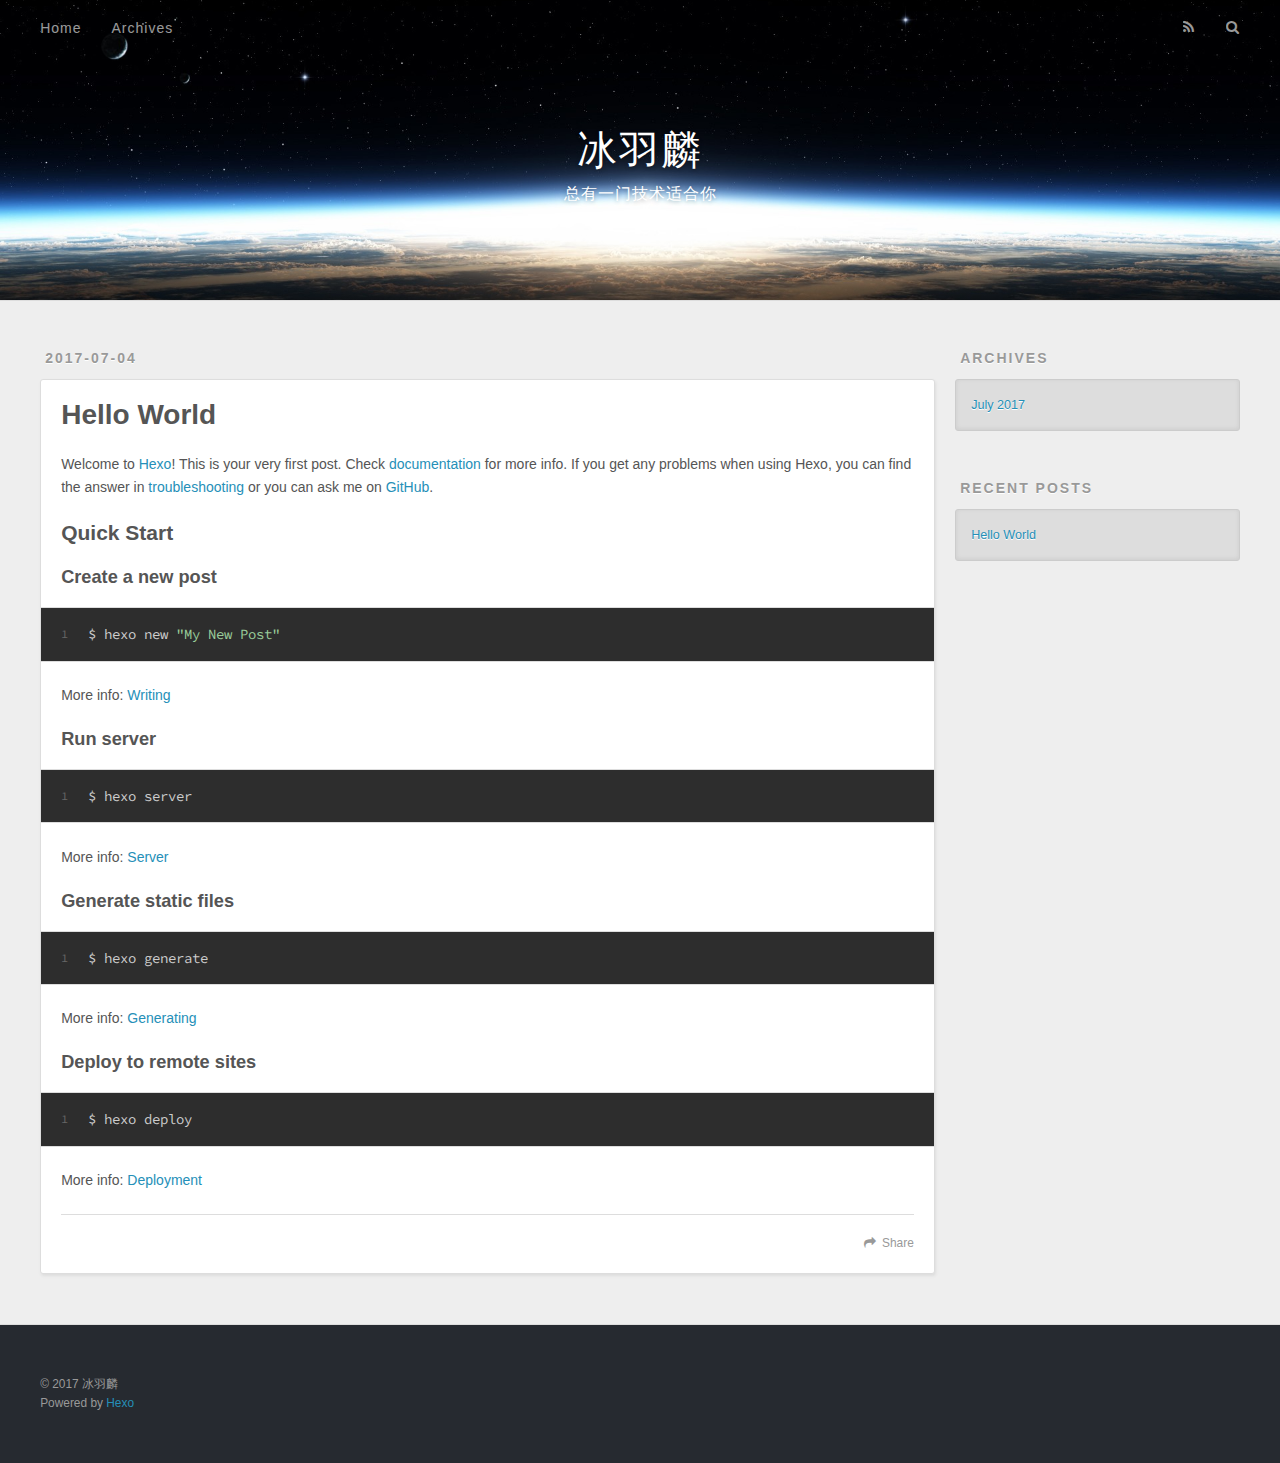
==== commit 4c954e7f: "Site updated: 2017-07-04 18:04:20" ====
--- a/index.html
+++ b/index.html
@@ -1,99 +1,11 @@
-<!doctype html>
-
-
-
+<!DOCTYPE html>
+<html>
+<head>
+  <meta charset="utf-8">
   
-
-
-<html class="theme-next mist use-motion" lang="zh-Hans">
-<head>
-  <meta charset="UTF-8"/>
-<meta http-equiv="X-UA-Compatible" content="IE=edge" />
-<meta name="viewport" content="width=device-width, initial-scale=1, maximum-scale=1"/>
-
-
-
-
-
-
-
-
-
-<meta http-equiv="Cache-Control" content="no-transform" />
-<meta http-equiv="Cache-Control" content="no-siteapp" />
-
-
-
-
-
-
-
-
-
-
-
-
-
-
-
-  
-  
-  <link href="/lib/fancybox/source/jquery.fancybox.css?v=2.1.5" rel="stylesheet" type="text/css" />
-
-
-
-
-  
-  
-  
-  
-
-  
-    
-    
-  
-
-  
-
-  
-
-  
-
-  
-
-  
-    
-    
-    <link href="//fonts.googleapis.com/css?family=Lato:300,300italic,400,400italic,700,700italic&subset=latin,latin-ext" rel="stylesheet" type="text/css">
-  
-
-
-
-
-
-
-<link href="/lib/font-awesome/css/font-awesome.min.css?v=4.6.2" rel="stylesheet" type="text/css" />
-
-<link href="/css/main.css?v=5.1.1" rel="stylesheet" type="text/css" />
-
-
-  <meta name="keywords" content="Hexo, NexT" />
-
-
-
-
-
-
-
-
-  <link rel="shortcut icon" type="image/x-icon" href="/favicon.ico?v=5.1.1" />
-
-
-
-
-
-
-<meta name="description" content="苦逼码农">
+  <title>冰羽麟</title>
+  <meta name="viewport" content="width=device-width, initial-scale=1, maximum-scale=1">
+  <meta name="description" content="苦逼码农">
 <meta property="og:type" content="website">
 <meta property="og:title" content="冰羽麟">
 <meta property="og:url" content="http://yoursite.com/index.html">
@@ -102,229 +14,83 @@
 <meta name="twitter:card" content="summary">
 <meta name="twitter:title" content="冰羽麟">
 <meta name="twitter:description" content="苦逼码农">
-
-
-
-<script type="text/javascript" id="hexo.configurations">
-  var NexT = window.NexT || {};
-  var CONFIG = {
-    root: '/',
-    scheme: 'Mist',
-    sidebar: {"position":"left","display":"post","offset":12,"offset_float":0,"b2t":false,"scrollpercent":false},
-    fancybox: true,
-    motion: true,
-    duoshuo: {
-      userId: '0',
-      author: '博主'
-    },
-    algolia: {
-      applicationID: '',
-      apiKey: '',
-      indexName: '',
-      hits: {"per_page":10},
-      labels: {"input_placeholder":"Search for Posts","hits_empty":"We didn't find any results for the search: ${query}","hits_stats":"${hits} results found in ${time} ms"}
-    }
-  };
-</script>
-
-
-
-  <link rel="canonical" href="http://yoursite.com/"/>
-
-
-
-
-
-  <title>冰羽麟</title>
   
-
-
-
-
-
-
-
-
-
-
-
-
-
+    <link rel="alternate" href="/atom.xml" title="冰羽麟" type="application/atom+xml">
+  
+  
+    <link rel="icon" href="/favicon.png">
+  
+  
+    <link href="//fonts.googleapis.com/css?family=Source+Code+Pro" rel="stylesheet" type="text/css">
+  
+  <link rel="stylesheet" href="/css/style.css">
+  
 
 </head>
 
-<body itemscope itemtype="http://schema.org/WebPage" lang="zh-Hans">
-
+<body>
+  <div id="container">
+    <div id="wrap">
+      <header id="header">
+  <div id="banner"></div>
+  <div id="header-outer" class="outer">
+    <div id="header-title" class="inner">
+      <h1 id="logo-wrap">
+        <a href="/" id="logo">冰羽麟</a>
+      </h1>
+      
+        <h2 id="subtitle-wrap">
+          <a href="/" id="subtitle">总有一门技术适合你</a>
+        </h2>
+      
+    </div>
+    <div id="header-inner" class="inner">
+      <nav id="main-nav">
+        <a id="main-nav-toggle" class="nav-icon"></a>
+        
+          <a class="main-nav-link" href="/">Home</a>
+        
+          <a class="main-nav-link" href="/archives">Archives</a>
+        
+      </nav>
+      <nav id="sub-nav">
+        
+          <a id="nav-rss-link" class="nav-icon" href="/atom.xml" title="RSS Feed"></a>
+        
+        <a id="nav-search-btn" class="nav-icon" title="Search"></a>
+      </nav>
+      <div id="search-form-wrap">
+        <form action="//google.com/search" method="get" accept-charset="UTF-8" class="search-form"><input type="search" name="q" class="search-form-input" placeholder="Search"><button type="submit" class="search-form-submit">&#xF002;</button><input type="hidden" name="sitesearch" value="http://yoursite.com"></form>
+      </div>
+    </div>
+  </div>
+</header>
+      <div class="outer">
+        <section id="main">
   
+    <article id="post-hello-world" class="article article-type-post" itemscope itemprop="blogPost">
+  <div class="article-meta">
+    <a href="/2017/07/04/hello-world/" class="article-date">
+  <time datetime="2017-07-04T02:12:58.542Z" itemprop="datePublished">2017-07-04</time>
+</a>
+    
+  </div>
+  <div class="article-inner">
+    
+    
+      <header class="article-header">
+        
   
-    
+    <h1 itemprop="name">
+      <a class="article-title" href="/2017/07/04/hello-world/">Hello World</a>
+    </h1>
   
 
-  <div class="container sidebar-position-left 
-   page-home 
- ">
-    <div class="headband"></div>
-
-    <header id="header" class="header" itemscope itemtype="http://schema.org/WPHeader">
-      <div class="header-inner"><div class="site-brand-wrapper">
-  <div class="site-meta ">
-    
-
-    <div class="custom-logo-site-title">
-      <a href="/"  class="brand" rel="start">
-        <span class="logo-line-before"><i></i></span>
-        <span class="site-title">冰羽麟</span>
-        <span class="logo-line-after"><i></i></span>
-      </a>
-    </div>
-      
-        <p class="site-subtitle">总有一门技术适合你</p>
-      
-  </div>
-
-  <div class="site-nav-toggle">
-    <button>
-      <span class="btn-bar"></span>
-      <span class="btn-bar"></span>
-      <span class="btn-bar"></span>
-    </button>
-  </div>
-</div>
-
-<nav class="site-nav">
-  
-
-  
-    <ul id="menu" class="menu">
-      
-        
-        <li class="menu-item menu-item-home">
-          <a href="/" rel="section">
-            
-              <i class="menu-item-icon fa fa-fw fa-home"></i> <br />
-            
-            首页
-          </a>
-        </li>
-      
-        
-        <li class="menu-item menu-item-archives">
-          <a href="/archives" rel="section">
-            
-              <i class="menu-item-icon fa fa-fw fa-archive"></i> <br />
-            
-            归档
-          </a>
-        </li>
-      
-        
-        <li class="menu-item menu-item-tags">
-          <a href="/tags" rel="section">
-            
-              <i class="menu-item-icon fa fa-fw fa-tags"></i> <br />
-            
-            标签
-          </a>
-        </li>
-      
-
-      
-    </ul>
-  
-
-  
-</nav>
-
-
-
- </div>
-    </header>
-
-    <main id="main" class="main">
-      <div class="main-inner">
-        <div class="content-wrap">
-          <div id="content" class="content">
-            
-  <section id="posts" class="posts-expand">
-    
-      
-
-  
-
-  
-  
-  
-
-  <article class="post post-type-normal " itemscope itemtype="http://schema.org/Article">
-    <link itemprop="mainEntityOfPage" href="http://yoursite.com/2017/07/04/hello-world/">
-
-    <span hidden itemprop="author" itemscope itemtype="http://schema.org/Person">
-      <meta itemprop="name" content="冰羽麟">
-      <meta itemprop="description" content="">
-      <meta itemprop="image" content="/images/avatar.gif">
-    </span>
-
-    <span hidden itemprop="publisher" itemscope itemtype="http://schema.org/Organization">
-      <meta itemprop="name" content="冰羽麟">
-    </span>
-
-    
-      <header class="post-header">
-
-        
-        
-          <h1 class="post-title" itemprop="name headline">
-                
-                <a class="post-title-link" href="/2017/07/04/hello-world/" itemprop="url">Hello World</a></h1>
-        
-
-        <div class="post-meta">
-          <span class="post-time">
-            
-              <span class="post-meta-item-icon">
-                <i class="fa fa-calendar-o"></i>
-              </span>
-              
-                <span class="post-meta-item-text">发表于</span>
-              
-              <time title="创建于" itemprop="dateCreated datePublished" datetime="2017-07-04T10:12:58+08:00">
-                2017-07-04
-              </time>
-            
-
-            
-
-            
-          </span>
-
-          
-
-          
-            
-          
-
-          
-          
-
-          
-
-          
-
-          
-
-        </div>
       </header>
     
-
-    <div class="post-body" itemprop="articleBody">
-
+    <div class="article-entry" itemprop="articleBody">
       
-      
-
-      
-        
-          
-            <p>Welcome to <a href="https://hexo.io/" target="_blank" rel="external">Hexo</a>! This is your very first post. Check <a href="https://hexo.io/docs/" target="_blank" rel="external">documentation</a> for more info. If you get any problems when using Hexo, you can find the answer in <a href="https://hexo.io/docs/troubleshooting.html" target="_blank" rel="external">troubleshooting</a> or you can ask me on <a href="https://github.com/hexojs/hexo/issues" target="_blank" rel="external">GitHub</a>.</p>
+        <p>Welcome to <a href="https://hexo.io/" target="_blank" rel="external">Hexo</a>! This is your very first post. Check <a href="https://hexo.io/docs/" target="_blank" rel="external">documentation</a> for more info. If you get any problems when using Hexo, you can find the answer in <a href="https://hexo.io/docs/troubleshooting.html" target="_blank" rel="external">troubleshooting</a> or you can ask me on <a href="https://github.com/hexojs/hexo/issues" target="_blank" rel="external">GitHub</a>.</p>
 <h2 id="Quick-Start"><a href="#Quick-Start" class="headerlink" title="Quick Start"></a>Quick Start</h2><h3 id="Create-a-new-post"><a href="#Create-a-new-post" class="headerlink" title="Create a new post"></a>Create a new post</h3><figure class="highlight bash"><table><tr><td class="gutter"><pre><div class="line">1</div></pre></td><td class="code"><pre><div class="line">$ hexo new <span class="string">"My New Post"</span></div></pre></td></tr></table></figure>
 <p>More info: <a href="https://hexo.io/docs/writing.html" target="_blank" rel="external">Writing</a></p>
 <h3 id="Run-server"><a href="#Run-server" class="headerlink" title="Run server"></a>Run server</h3><figure class="highlight bash"><table><tr><td class="gutter"><pre><div class="line">1</div></pre></td><td class="code"><pre><div class="line">$ hexo server</div></pre></td></tr></table></figure>
@@ -334,288 +100,88 @@
 <h3 id="Deploy-to-remote-sites"><a href="#Deploy-to-remote-sites" class="headerlink" title="Deploy to remote sites"></a>Deploy to remote sites</h3><figure class="highlight bash"><table><tr><td class="gutter"><pre><div class="line">1</div></pre></td><td class="code"><pre><div class="line">$ hexo deploy</div></pre></td></tr></table></figure>
 <p>More info: <a href="https://hexo.io/docs/deployment.html" target="_blank" rel="external">Deployment</a></p>
 
-          
-        
       
     </div>
-
-    <div>
-      
-    </div>
-
-    <div>
-      
-    </div>
-
-    <div>
-      
-    </div>
-
-    <footer class="post-footer">
-      
-
-      
-
-      
-
+    <footer class="article-footer">
+      <a data-url="http://yoursite.com/2017/07/04/hello-world/" data-id="cj4peql1e0000rgotv0hq67ga" class="article-share-link">Share</a>
       
       
-        <div class="post-eof"></div>
-      
     </footer>
-  </article>
-
-
-    
-  </section>
-
+  </div>
   
-
-
-          </div>
-          
-
-
-          
-
-        </div>
-        
-          
-  
-  <div class="sidebar-toggle">
-    <div class="sidebar-toggle-line-wrap">
-      <span class="sidebar-toggle-line sidebar-toggle-line-first"></span>
-      <span class="sidebar-toggle-line sidebar-toggle-line-middle"></span>
-      <span class="sidebar-toggle-line sidebar-toggle-line-last"></span>
-    </div>
-  </div>
-
-  <aside id="sidebar" class="sidebar">
-    <div class="sidebar-inner">
-
-      
-
-      
-
-      <section class="site-overview sidebar-panel sidebar-panel-active">
-        <div class="site-author motion-element" itemprop="author" itemscope itemtype="http://schema.org/Person">
-          <img class="site-author-image" itemprop="image"
-               src="/images/avatar.gif"
-               alt="冰羽麟" />
-          <p class="site-author-name" itemprop="name">冰羽麟</p>
-           
-              <p class="site-description motion-element" itemprop="description">苦逼码农</p>
-          
-        </div>
-        <nav class="site-state motion-element">
-
-          
-            <div class="site-state-item site-state-posts">
-              <a href="/archives">
-                <span class="site-state-item-count">1</span>
-                <span class="site-state-item-name">日志</span>
-              </a>
-            </div>
-          
-
-          
-
-          
-
-        </nav>
-
-        
-
-        <div class="links-of-author motion-element">
-          
-        </div>
-
-        
-        
-
-        
-        
-
-        
-
-
-      </section>
-
-      
-
-      
-
-    </div>
-  </aside>
-
-
-        
-      </div>
-    </main>
-
-    <footer id="footer" class="footer">
-      <div class="footer-inner">
-        <div class="copyright" >
-  
-  &copy; 
-  <span itemprop="copyrightYear">2017</span>
-  <span class="with-love">
-    <i class="fa fa-heart"></i>
-  </span>
-  <span class="author" itemprop="copyrightHolder">冰羽麟</span>
-</div>
-
-
-<div class="powered-by">
-  由 <a class="theme-link" href="https://hexo.io">Hexo</a> 强力驱动
-</div>
-
-<div class="theme-info">
-  主题 -
-  <a class="theme-link" href="https://github.com/iissnan/hexo-theme-next">
-    NexT.Mist
-  </a>
-</div>
-
-
-        
-
-        
-      </div>
-    </footer>
-
-    
-      <div class="back-to-top">
-        <i class="fa fa-arrow-up"></i>
-        
-      </div>
-    
-
-  </div>
-
-  
-
-<script type="text/javascript">
-  if (Object.prototype.toString.call(window.Promise) !== '[object Function]') {
-    window.Promise = null;
-  }
-</script>
-
-
-
-
-
-
-
+</article>
 
 
   
 
+</section>
+        
+          <aside id="sidebar">
+  
+    
 
+  
+    
 
-
-
-
-
-
-
-
+  
+    
+  
+    
+  <div class="widget-wrap">
+    <h3 class="widget-title">Archives</h3>
+    <div class="widget">
+      <ul class="archive-list"><li class="archive-list-item"><a class="archive-list-link" href="/archives/2017/07/">July 2017</a></li></ul>
+    </div>
+  </div>
 
 
   
-  <script type="text/javascript" src="/lib/jquery/index.js?v=2.1.3"></script>
+    
+  <div class="widget-wrap">
+    <h3 class="widget-title">Recent Posts</h3>
+    <div class="widget">
+      <ul>
+        
+          <li>
+            <a href="/2017/07/04/hello-world/">Hello World</a>
+          </li>
+        
+      </ul>
+    </div>
+  </div>
 
   
-  <script type="text/javascript" src="/lib/fastclick/lib/fastclick.min.js?v=1.0.6"></script>
+</aside>
+        
+      </div>
+      <footer id="footer">
+  
+  <div class="outer">
+    <div id="footer-info" class="inner">
+      &copy; 2017 冰羽麟<br>
+      Powered by <a href="http://hexo.io/" target="_blank">Hexo</a>
+    </div>
+  </div>
+</footer>
+    </div>
+    <nav id="mobile-nav">
+  
+    <a href="/" class="mobile-nav-link">Home</a>
+  
+    <a href="/archives" class="mobile-nav-link">Archives</a>
+  
+</nav>
+    
 
-  
-  <script type="text/javascript" src="/lib/jquery_lazyload/jquery.lazyload.js?v=1.9.7"></script>
-
-  
-  <script type="text/javascript" src="/lib/velocity/velocity.min.js?v=1.2.1"></script>
-
-  
-  <script type="text/javascript" src="/lib/velocity/velocity.ui.min.js?v=1.2.1"></script>
-
-  
-  <script type="text/javascript" src="/lib/fancybox/source/jquery.fancybox.pack.js?v=2.1.5"></script>
+<script src="//ajax.googleapis.com/ajax/libs/jquery/2.0.3/jquery.min.js"></script>
 
 
-  
+  <link rel="stylesheet" href="/fancybox/jquery.fancybox.css">
+  <script src="/fancybox/jquery.fancybox.pack.js"></script>
 
 
-  <script type="text/javascript" src="/js/src/utils.js?v=5.1.1"></script>
+<script src="/js/script.js"></script>
 
-  <script type="text/javascript" src="/js/src/motion.js?v=5.1.1"></script>
-
-
-
-  
-  
-
-  
-    <script type="text/javascript" src="/js/src/scrollspy.js?v=5.1.1"></script>
-<script type="text/javascript" src="/js/src/post-details.js?v=5.1.1"></script>
-
-  
-
-  
-
-
-  <script type="text/javascript" src="/js/src/bootstrap.js?v=5.1.1"></script>
-
-
-
-  
-
-
-  
-
-
-
-
-	
-
-
-
-
-
-  
-
-
-
-
-
-  
-
-
-
-
-
-  
-
-
-
-
-
-
-  
-
-
-
-
-
-  
-
-  
-
-  
-
-  
-
-  
-
-  
-
+  </div>
 </body>
-</html>
+</html>--- a/css/style.css
+++ b/css/style.css
@@ -0,0 +1,1374 @@
+body {
+  width: 100%;
+}
+body:before,
+body:after {
+  content: "";
+  display: table;
+}
+body:after {
+  clear: both;
+}
+html,
+body,
+div,
+span,
+applet,
+object,
+iframe,
+h1,
+h2,
+h3,
+h4,
+h5,
+h6,
+p,
+blockquote,
+pre,
+a,
+abbr,
+acronym,
+address,
+big,
+cite,
+code,
+del,
+dfn,
+em,
+img,
+ins,
+kbd,
+q,
+s,
+samp,
+small,
+strike,
+strong,
+sub,
+sup,
+tt,
+var,
+dl,
+dt,
+dd,
+ol,
+ul,
+li,
+fieldset,
+form,
+label,
+legend,
+table,
+caption,
+tbody,
+tfoot,
+thead,
+tr,
+th,
+td {
+  margin: 0;
+  padding: 0;
+  border: 0;
+  outline: 0;
+  font-weight: inherit;
+  font-style: inherit;
+  font-family: inherit;
+  font-size: 100%;
+  vertical-align: baseline;
+}
+body {
+  line-height: 1;
+  color: #000;
+  background: #fff;
+}
+ol,
+ul {
+  list-style: none;
+}
+table {
+  border-collapse: separate;
+  border-spacing: 0;
+  vertical-align: middle;
+}
+caption,
+th,
+td {
+  text-align: left;
+  font-weight: normal;
+  vertical-align: middle;
+}
+a img {
+  border: none;
+}
+input,
+button {
+  margin: 0;
+  padding: 0;
+}
+input::-moz-focus-inner,
+button::-moz-focus-inner {
+  border: 0;
+  padding: 0;
+}
+@font-face {
+  font-family: FontAwesome;
+  font-style: normal;
+  font-weight: normal;
+  src: url("fonts/fontawesome-webfont.eot?v=#4.0.3");
+  src: url("fonts/fontawesome-webfont.eot?#iefix&v=#4.0.3") format("embedded-opentype"), url("fonts/fontawesome-webfont.woff?v=#4.0.3") format("woff"), url("fonts/fontawesome-webfont.ttf?v=#4.0.3") format("truetype"), url("fonts/fontawesome-webfont.svg#fontawesomeregular?v=#4.0.3") format("svg");
+}
+html,
+body,
+#container {
+  height: 100%;
+}
+body {
+  background: #eee;
+  font: 14px "Helvetica Neue", Helvetica, Arial, sans-serif;
+  -webkit-text-size-adjust: 100%;
+}
+.outer {
+  max-width: 1220px;
+  margin: 0 auto;
+  padding: 0 20px;
+}
+.outer:before,
+.outer:after {
+  content: "";
+  display: table;
+}
+.outer:after {
+  clear: both;
+}
+.inner {
+  display: inline;
+  float: left;
+  width: 98.33333333333333%;
+  margin: 0 0.833333333333333%;
+}
+.left,
+.alignleft {
+  float: left;
+}
+.right,
+.alignright {
+  float: right;
+}
+.clear {
+  clear: both;
+}
+#container {
+  position: relative;
+}
+.mobile-nav-on {
+  overflow: hidden;
+}
+#wrap {
+  height: 100%;
+  width: 100%;
+  position: absolute;
+  top: 0;
+  left: 0;
+  -webkit-transition: 0.2s ease-out;
+  -moz-transition: 0.2s ease-out;
+  -ms-transition: 0.2s ease-out;
+  transition: 0.2s ease-out;
+  z-index: 1;
+  background: #eee;
+}
+.mobile-nav-on #wrap {
+  left: 280px;
+}
+@media screen and (min-width: 768px) {
+  #main {
+    display: inline;
+    float: left;
+    width: 73.33333333333333%;
+    margin: 0 0.833333333333333%;
+  }
+}
+.article-date,
+.article-category-link,
+.archive-year,
+.widget-title {
+  text-decoration: none;
+  text-transform: uppercase;
+  letter-spacing: 2px;
+  color: #999;
+  margin-bottom: 1em;
+  margin-left: 5px;
+  line-height: 1em;
+  text-shadow: 0 1px #fff;
+  font-weight: bold;
+}
+.article-inner,
+.archive-article-inner {
+  background: #fff;
+  -webkit-box-shadow: 1px 2px 3px #ddd;
+  box-shadow: 1px 2px 3px #ddd;
+  border: 1px solid #ddd;
+  border-radius: 3px;
+}
+.article-entry h1,
+.widget h1 {
+  font-size: 2em;
+}
+.article-entry h2,
+.widget h2 {
+  font-size: 1.5em;
+}
+.article-entry h3,
+.widget h3 {
+  font-size: 1.3em;
+}
+.article-entry h4,
+.widget h4 {
+  font-size: 1.2em;
+}
+.article-entry h5,
+.widget h5 {
+  font-size: 1em;
+}
+.article-entry h6,
+.widget h6 {
+  font-size: 1em;
+  color: #999;
+}
+.article-entry hr,
+.widget hr {
+  border: 1px dashed #ddd;
+}
+.article-entry strong,
+.widget strong {
+  font-weight: bold;
+}
+.article-entry em,
+.widget em,
+.article-entry cite,
+.widget cite {
+  font-style: italic;
+}
+.article-entry sup,
+.widget sup,
+.article-entry sub,
+.widget sub {
+  font-size: 0.75em;
+  line-height: 0;
+  position: relative;
+  vertical-align: baseline;
+}
+.article-entry sup,
+.widget sup {
+  top: -0.5em;
+}
+.article-entry sub,
+.widget sub {
+  bottom: -0.2em;
+}
+.article-entry small,
+.widget small {
+  font-size: 0.85em;
+}
+.article-entry acronym,
+.widget acronym,
+.article-entry abbr,
+.widget abbr {
+  border-bottom: 1px dotted;
+}
+.article-entry ul,
+.widget ul,
+.article-entry ol,
+.widget ol,
+.article-entry dl,
+.widget dl {
+  margin: 0 20px;
+  line-height: 1.6em;
+}
+.article-entry ul ul,
+.widget ul ul,
+.article-entry ol ul,
+.widget ol ul,
+.article-entry ul ol,
+.widget ul ol,
+.article-entry ol ol,
+.widget ol ol {
+  margin-top: 0;
+  margin-bottom: 0;
+}
+.article-entry ul,
+.widget ul {
+  list-style: disc;
+}
+.article-entry ol,
+.widget ol {
+  list-style: decimal;
+}
+.article-entry dt,
+.widget dt {
+  font-weight: bold;
+}
+#header {
+  height: 300px;
+  position: relative;
+  border-bottom: 1px solid #ddd;
+}
+#header:before,
+#header:after {
+  content: "";
+  position: absolute;
+  left: 0;
+  right: 0;
+  height: 40px;
+}
+#header:before {
+  top: 0;
+  background: -webkit-linear-gradient(rgba(0,0,0,0.2), transparent);
+  background: -moz-linear-gradient(rgba(0,0,0,0.2), transparent);
+  background: -ms-linear-gradient(rgba(0,0,0,0.2), transparent);
+  background: linear-gradient(rgba(0,0,0,0.2), transparent);
+}
+#header:after {
+  bottom: 0;
+  background: -webkit-linear-gradient(transparent, rgba(0,0,0,0.2));
+  background: -moz-linear-gradient(transparent, rgba(0,0,0,0.2));
+  background: -ms-linear-gradient(transparent, rgba(0,0,0,0.2));
+  background: linear-gradient(transparent, rgba(0,0,0,0.2));
+}
+#header-outer {
+  height: 100%;
+  position: relative;
+}
+#header-inner {
+  position: relative;
+  overflow: hidden;
+}
+#banner {
+  position: absolute;
+  top: 0;
+  left: 0;
+  width: 100%;
+  height: 100%;
+  background: url("images/banner.jpg") center #000;
+  -webkit-background-size: cover;
+  -moz-background-size: cover;
+  background-size: cover;
+  z-index: -1;
+}
+#header-title {
+  text-align: center;
+  height: 40px;
+  position: absolute;
+  top: 50%;
+  left: 0;
+  margin-top: -20px;
+}
+#logo,
+#subtitle {
+  text-decoration: none;
+  color: #fff;
+  font-weight: 300;
+  text-shadow: 0 1px 4px rgba(0,0,0,0.3);
+}
+#logo {
+  font-size: 40px;
+  line-height: 40px;
+  letter-spacing: 2px;
+}
+#subtitle {
+  font-size: 16px;
+  line-height: 16px;
+  letter-spacing: 1px;
+}
+#subtitle-wrap {
+  margin-top: 16px;
+}
+#main-nav {
+  float: left;
+  margin-left: -15px;
+}
+.nav-icon,
+.main-nav-link {
+  float: left;
+  color: #fff;
+  opacity: 0.6;
+  text-decoration: none;
+  text-shadow: 0 1px rgba(0,0,0,0.2);
+  -webkit-transition: opacity 0.2s;
+  -moz-transition: opacity 0.2s;
+  -ms-transition: opacity 0.2s;
+  transition: opacity 0.2s;
+  display: block;
+  padding: 20px 15px;
+}
+.nav-icon:hover,
+.main-nav-link:hover {
+  opacity: 1;
+}
+.nav-icon {
+  font-family: FontAwesome;
+  text-align: center;
+  font-size: 14px;
+  width: 14px;
+  height: 14px;
+  padding: 20px 15px;
+  position: relative;
+  cursor: pointer;
+}
+.main-nav-link {
+  font-weight: 300;
+  letter-spacing: 1px;
+}
+@media screen and (max-width: 479px) {
+  .main-nav-link {
+    display: none;
+  }
+}
+#main-nav-toggle {
+  display: none;
+}
+#main-nav-toggle:before {
+  content: "\f0c9";
+}
+@media screen and (max-width: 479px) {
+  #main-nav-toggle {
+    display: block;
+  }
+}
+#sub-nav {
+  float: right;
+  margin-right: -15px;
+}
+#nav-rss-link:before {
+  content: "\f09e";
+}
+#nav-search-btn:before {
+  content: "\f002";
+}
+#search-form-wrap {
+  position: absolute;
+  top: 15px;
+  width: 150px;
+  height: 30px;
+  right: -150px;
+  opacity: 0;
+  -webkit-transition: 0.2s ease-out;
+  -moz-transition: 0.2s ease-out;
+  -ms-transition: 0.2s ease-out;
+  transition: 0.2s ease-out;
+}
+#search-form-wrap.on {
+  opacity: 1;
+  right: 0;
+}
+@media screen and (max-width: 479px) {
+  #search-form-wrap {
+    width: 100%;
+    right: -100%;
+  }
+}
+.search-form {
+  position: absolute;
+  top: 0;
+  left: 0;
+  right: 0;
+  background: #fff;
+  padding: 5px 15px;
+  border-radius: 15px;
+  -webkit-box-shadow: 0 0 10px rgba(0,0,0,0.3);
+  box-shadow: 0 0 10px rgba(0,0,0,0.3);
+}
+.search-form-input {
+  border: none;
+  background: none;
+  color: #555;
+  width: 100%;
+  font: 13px "Helvetica Neue", Helvetica, Arial, sans-serif;
+  outline: none;
+}
+.search-form-input::-webkit-search-results-decoration,
+.search-form-input::-webkit-search-cancel-button {
+  -webkit-appearance: none;
+}
+.search-form-submit {
+  position: absolute;
+  top: 50%;
+  right: 10px;
+  margin-top: -7px;
+  font: 13px FontAwesome;
+  border: none;
+  background: none;
+  color: #bbb;
+  cursor: pointer;
+}
+.search-form-submit:hover,
+.search-form-submit:focus {
+  color: #777;
+}
+.article {
+  margin: 50px 0;
+}
+.article-inner {
+  overflow: hidden;
+}
+.article-meta:before,
+.article-meta:after {
+  content: "";
+  display: table;
+}
+.article-meta:after {
+  clear: both;
+}
+.article-date {
+  float: left;
+}
+.article-category {
+  float: left;
+  line-height: 1em;
+  color: #ccc;
+  text-shadow: 0 1px #fff;
+  margin-left: 8px;
+}
+.article-category:before {
+  content: "\2022";
+}
+.article-category-link {
+  margin: 0 12px 1em;
+}
+.article-header {
+  padding: 20px 20px 0;
+}
+.article-title {
+  text-decoration: none;
+  font-size: 2em;
+  font-weight: bold;
+  color: #555;
+  line-height: 1.1em;
+  -webkit-transition: color 0.2s;
+  -moz-transition: color 0.2s;
+  -ms-transition: color 0.2s;
+  transition: color 0.2s;
+}
+a.article-title:hover {
+  color: #258fb8;
+}
+.article-entry {
+  color: #555;
+  padding: 0 20px;
+}
+.article-entry:before,
+.article-entry:after {
+  content: "";
+  display: table;
+}
+.article-entry:after {
+  clear: both;
+}
+.article-entry p,
+.article-entry table {
+  line-height: 1.6em;
+  margin: 1.6em 0;
+}
+.article-entry h1,
+.article-entry h2,
+.article-entry h3,
+.article-entry h4,
+.article-entry h5,
+.article-entry h6 {
+  font-weight: bold;
+}
+.article-entry h1,
+.article-entry h2,
+.article-entry h3,
+.article-entry h4,
+.article-entry h5,
+.article-entry h6 {
+  line-height: 1.1em;
+  margin: 1.1em 0;
+}
+.article-entry a {
+  color: #258fb8;
+  text-decoration: none;
+}
+.article-entry a:hover {
+  text-decoration: underline;
+}
+.article-entry ul,
+.article-entry ol,
+.article-entry dl {
+  margin-top: 1.6em;
+  margin-bottom: 1.6em;
+}
+.article-entry img,
+.article-entry video {
+  max-width: 100%;
+  height: auto;
+  display: block;
+  margin: auto;
+}
+.article-entry iframe {
+  border: none;
+}
+.article-entry table {
+  width: 100%;
+  border-collapse: collapse;
+  border-spacing: 0;
+}
+.article-entry th {
+  font-weight: bold;
+  border-bottom: 3px solid #ddd;
+  padding-bottom: 0.5em;
+}
+.article-entry td {
+  border-bottom: 1px solid #ddd;
+  padding: 10px 0;
+}
+.article-entry blockquote {
+  font-family: Georgia, "Times New Roman", serif;
+  font-size: 1.4em;
+  margin: 1.6em 20px;
+  text-align: center;
+}
+.article-entry blockquote footer {
+  font-size: 14px;
+  margin: 1.6em 0;
+  font-family: "Helvetica Neue", Helvetica, Arial, sans-serif;
+}
+.article-entry blockquote footer cite:before {
+  content: "—";
+  padding: 0 0.5em;
+}
+.article-entry .pullquote {
+  text-align: left;
+  width: 45%;
+  margin: 0;
+}
+.article-entry .pullquote.left {
+  margin-left: 0.5em;
+  margin-right: 1em;
+}
+.article-entry .pullquote.right {
+  margin-right: 0.5em;
+  margin-left: 1em;
+}
+.article-entry .caption {
+  color: #999;
+  display: block;
+  font-size: 0.9em;
+  margin-top: 0.5em;
+  position: relative;
+  text-align: center;
+}
+.article-entry .video-container {
+  position: relative;
+  padding-top: 56.25%;
+  height: 0;
+  overflow: hidden;
+}
+.article-entry .video-container iframe,
+.article-entry .video-container object,
+.article-entry .video-container embed {
+  position: absolute;
+  top: 0;
+  left: 0;
+  width: 100%;
+  height: 100%;
+  margin-top: 0;
+}
+.article-more-link a {
+  display: inline-block;
+  line-height: 1em;
+  padding: 6px 15px;
+  border-radius: 15px;
+  background: #eee;
+  color: #999;
+  text-shadow: 0 1px #fff;
+  text-decoration: none;
+}
+.article-more-link a:hover {
+  background: #258fb8;
+  color: #fff;
+  text-decoration: none;
+  text-shadow: 0 1px #1e7293;
+}
+.article-footer {
+  font-size: 0.85em;
+  line-height: 1.6em;
+  border-top: 1px solid #ddd;
+  padding-top: 1.6em;
+  margin: 0 20px 20px;
+}
+.article-footer:before,
+.article-footer:after {
+  content: "";
+  display: table;
+}
+.article-footer:after {
+  clear: both;
+}
+.article-footer a {
+  color: #999;
+  text-decoration: none;
+}
+.article-footer a:hover {
+  color: #555;
+}
+.article-tag-list-item {
+  float: left;
+  margin-right: 10px;
+}
+.article-tag-list-link:before {
+  content: "#";
+}
+.article-comment-link {
+  float: right;
+}
+.article-comment-link:before {
+  content: "\f075";
+  font-family: FontAwesome;
+  padding-right: 8px;
+}
+.article-share-link {
+  cursor: pointer;
+  float: right;
+  margin-left: 20px;
+}
+.article-share-link:before {
+  content: "\f064";
+  font-family: FontAwesome;
+  padding-right: 6px;
+}
+#article-nav {
+  position: relative;
+}
+#article-nav:before,
+#article-nav:after {
+  content: "";
+  display: table;
+}
+#article-nav:after {
+  clear: both;
+}
+@media screen and (min-width: 768px) {
+  #article-nav {
+    margin: 50px 0;
+  }
+  #article-nav:before {
+    width: 8px;
+    height: 8px;
+    position: absolute;
+    top: 50%;
+    left: 50%;
+    margin-top: -4px;
+    margin-left: -4px;
+    content: "";
+    border-radius: 50%;
+    background: #ddd;
+    -webkit-box-shadow: 0 1px 2px #fff;
+    box-shadow: 0 1px 2px #fff;
+  }
+}
+.article-nav-link-wrap {
+  text-decoration: none;
+  text-shadow: 0 1px #fff;
+  color: #999;
+  -webkit-box-sizing: border-box;
+  -moz-box-sizing: border-box;
+  box-sizing: border-box;
+  margin-top: 50px;
+  text-align: center;
+  display: block;
+}
+.article-nav-link-wrap:hover {
+  color: #555;
+}
+@media screen and (min-width: 768px) {
+  .article-nav-link-wrap {
+    width: 50%;
+    margin-top: 0;
+  }
+}
+@media screen and (min-width: 768px) {
+  #article-nav-newer {
+    float: left;
+    text-align: right;
+    padding-right: 20px;
+  }
+}
+@media screen and (min-width: 768px) {
+  #article-nav-older {
+    float: right;
+    text-align: left;
+    padding-left: 20px;
+  }
+}
+.article-nav-caption {
+  text-transform: uppercase;
+  letter-spacing: 2px;
+  color: #ddd;
+  line-height: 1em;
+  font-weight: bold;
+}
+#article-nav-newer .article-nav-caption {
+  margin-right: -2px;
+}
+.article-nav-title {
+  font-size: 0.85em;
+  line-height: 1.6em;
+  margin-top: 0.5em;
+}
+.article-share-box {
+  position: absolute;
+  display: none;
+  background: #fff;
+  -webkit-box-shadow: 1px 2px 10px rgba(0,0,0,0.2);
+  box-shadow: 1px 2px 10px rgba(0,0,0,0.2);
+  border-radius: 3px;
+  margin-left: -145px;
+  overflow: hidden;
+  z-index: 1;
+}
+.article-share-box.on {
+  display: block;
+}
+.article-share-input {
+  width: 100%;
+  background: none;
+  -webkit-box-sizing: border-box;
+  -moz-box-sizing: border-box;
+  box-sizing: border-box;
+  font: 14px "Helvetica Neue", Helvetica, Arial, sans-serif;
+  padding: 0 15px;
+  color: #555;
+  outline: none;
+  border: 1px solid #ddd;
+  border-radius: 3px 3px 0 0;
+  height: 36px;
+  line-height: 36px;
+}
+.article-share-links {
+  background: #eee;
+}
+.article-share-links:before,
+.article-share-links:after {
+  content: "";
+  display: table;
+}
+.article-share-links:after {
+  clear: both;
+}
+.article-share-twitter,
+.article-share-facebook,
+.article-share-pinterest,
+.article-share-google {
+  width: 50px;
+  height: 36px;
+  display: block;
+  float: left;
+  position: relative;
+  color: #999;
+  text-shadow: 0 1px #fff;
+}
+.article-share-twitter:before,
+.article-share-facebook:before,
+.article-share-pinterest:before,
+.article-share-google:before {
+  font-size: 20px;
+  font-family: FontAwesome;
+  width: 20px;
+  height: 20px;
+  position: absolute;
+  top: 50%;
+  left: 50%;
+  margin-top: -10px;
+  margin-left: -10px;
+  text-align: center;
+}
+.article-share-twitter:hover,
+.article-share-facebook:hover,
+.article-share-pinterest:hover,
+.article-share-google:hover {
+  color: #fff;
+}
+.article-share-twitter:before {
+  content: "\f099";
+}
+.article-share-twitter:hover {
+  background: #00aced;
+  text-shadow: 0 1px #008abe;
+}
+.article-share-facebook:before {
+  content: "\f09a";
+}
+.article-share-facebook:hover {
+  background: #3b5998;
+  text-shadow: 0 1px #2f477a;
+}
+.article-share-pinterest:before {
+  content: "\f0d2";
+}
+.article-share-pinterest:hover {
+  background: #cb2027;
+  text-shadow: 0 1px #a21a1f;
+}
+.article-share-google:before {
+  content: "\f0d5";
+}
+.article-share-google:hover {
+  background: #dd4b39;
+  text-shadow: 0 1px #be3221;
+}
+.article-gallery {
+  background: #000;
+  position: relative;
+}
+.article-gallery-photos {
+  position: relative;
+  overflow: hidden;
+}
+.article-gallery-img {
+  display: none;
+  max-width: 100%;
+}
+.article-gallery-img:first-child {
+  display: block;
+}
+.article-gallery-img.loaded {
+  position: absolute;
+  display: block;
+}
+.article-gallery-img img {
+  display: block;
+  max-width: 100%;
+  margin: 0 auto;
+}
+#comments {
+  background: #fff;
+  -webkit-box-shadow: 1px 2px 3px #ddd;
+  box-shadow: 1px 2px 3px #ddd;
+  padding: 20px;
+  border: 1px solid #ddd;
+  border-radius: 3px;
+  margin: 50px 0;
+}
+#comments a {
+  color: #258fb8;
+}
+.archives-wrap {
+  margin: 50px 0;
+}
+.archives:before,
+.archives:after {
+  content: "";
+  display: table;
+}
+.archives:after {
+  clear: both;
+}
+.archive-year-wrap {
+  margin-bottom: 1em;
+}
+.archives {
+  -webkit-column-gap: 10px;
+  -moz-column-gap: 10px;
+  column-gap: 10px;
+}
+@media screen and (min-width: 480px) and (max-width: 767px) {
+  .archives {
+    -webkit-column-count: 2;
+    -moz-column-count: 2;
+    column-count: 2;
+  }
+}
+@media screen and (min-width: 768px) {
+  .archives {
+    -webkit-column-count: 3;
+    -moz-column-count: 3;
+    column-count: 3;
+  }
+}
+.archive-article {
+  -webkit-column-break-inside: avoid;
+  page-break-inside: avoid;
+  overflow: hidden;
+  break-inside: avoid-column;
+}
+.archive-article-inner {
+  padding: 10px;
+  margin-bottom: 15px;
+}
+.archive-article-title {
+  text-decoration: none;
+  font-weight: bold;
+  color: #555;
+  -webkit-transition: color 0.2s;
+  -moz-transition: color 0.2s;
+  -ms-transition: color 0.2s;
+  transition: color 0.2s;
+  line-height: 1.6em;
+}
+.archive-article-title:hover {
+  color: #258fb8;
+}
+.archive-article-footer {
+  margin-top: 1em;
+}
+.archive-article-date {
+  color: #999;
+  text-decoration: none;
+  font-size: 0.85em;
+  line-height: 1em;
+  margin-bottom: 0.5em;
+  display: block;
+}
+#page-nav {
+  margin: 50px auto;
+  background: #fff;
+  -webkit-box-shadow: 1px 2px 3px #ddd;
+  box-shadow: 1px 2px 3px #ddd;
+  border: 1px solid #ddd;
+  border-radius: 3px;
+  text-align: center;
+  color: #999;
+  overflow: hidden;
+}
+#page-nav:before,
+#page-nav:after {
+  content: "";
+  display: table;
+}
+#page-nav:after {
+  clear: both;
+}
+#page-nav a,
+#page-nav span {
+  padding: 10px 20px;
+  line-height: 1;
+  height: 2ex;
+}
+#page-nav a {
+  color: #999;
+  text-decoration: none;
+}
+#page-nav a:hover {
+  background: #999;
+  color: #fff;
+}
+#page-nav .prev {
+  float: left;
+}
+#page-nav .next {
+  float: right;
+}
+#page-nav .page-number {
+  display: inline-block;
+}
+@media screen and (max-width: 479px) {
+  #page-nav .page-number {
+    display: none;
+  }
+}
+#page-nav .current {
+  color: #555;
+  font-weight: bold;
+}
+#page-nav .space {
+  color: #ddd;
+}
+#footer {
+  background: #262a30;
+  padding: 50px 0;
+  border-top: 1px solid #ddd;
+  color: #999;
+}
+#footer a {
+  color: #258fb8;
+  text-decoration: none;
+}
+#footer a:hover {
+  text-decoration: underline;
+}
+#footer-info {
+  line-height: 1.6em;
+  font-size: 0.85em;
+}
+.article-entry pre,
+.article-entry .highlight {
+  background: #2d2d2d;
+  margin: 0 -20px;
+  padding: 15px 20px;
+  border-style: solid;
+  border-color: #ddd;
+  border-width: 1px 0;
+  overflow: auto;
+  color: #ccc;
+  line-height: 22.400000000000002px;
+}
+.article-entry .highlight .gutter pre,
+.article-entry .gist .gist-file .gist-data .line-numbers {
+  color: #666;
+  font-size: 0.85em;
+}
+.article-entry pre,
+.article-entry code {
+  font-family: "Source Code Pro", Consolas, Monaco, Menlo, Consolas, monospace;
+}
+.article-entry code {
+  background: #eee;
+  text-shadow: 0 1px #fff;
+  padding: 0 0.3em;
+}
+.article-entry pre code {
+  background: none;
+  text-shadow: none;
+  padding: 0;
+}
+.article-entry .highlight pre {
+  border: none;
+  margin: 0;
+  padding: 0;
+}
+.article-entry .highlight table {
+  margin: 0;
+  width: auto;
+}
+.article-entry .highlight td {
+  border: none;
+  padding: 0;
+}
+.article-entry .highlight figcaption {
+  font-size: 0.85em;
+  color: #999;
+  line-height: 1em;
+  margin-bottom: 1em;
+}
+.article-entry .highlight figcaption:before,
+.article-entry .highlight figcaption:after {
+  content: "";
+  display: table;
+}
+.article-entry .highlight figcaption:after {
+  clear: both;
+}
+.article-entry .highlight figcaption a {
+  float: right;
+}
+.article-entry .highlight .gutter pre {
+  text-align: right;
+  padding-right: 20px;
+}
+.article-entry .highlight .line {
+  height: 22.400000000000002px;
+}
+.article-entry .highlight .line.marked {
+  background: #515151;
+}
+.article-entry .gist {
+  margin: 0 -20px;
+  border-style: solid;
+  border-color: #ddd;
+  border-width: 1px 0;
+  background: #2d2d2d;
+  padding: 15px 20px 15px 0;
+}
+.article-entry .gist .gist-file {
+  border: none;
+  font-family: "Source Code Pro", Consolas, Monaco, Menlo, Consolas, monospace;
+  margin: 0;
+}
+.article-entry .gist .gist-file .gist-data {
+  background: none;
+  border: none;
+}
+.article-entry .gist .gist-file .gist-data .line-numbers {
+  background: none;
+  border: none;
+  padding: 0 20px 0 0;
+}
+.article-entry .gist .gist-file .gist-data .line-data {
+  padding: 0 !important;
+}
+.article-entry .gist .gist-file .highlight {
+  margin: 0;
+  padding: 0;
+  border: none;
+}
+.article-entry .gist .gist-file .gist-meta {
+  background: #2d2d2d;
+  color: #999;
+  font: 0.85em "Helvetica Neue", Helvetica, Arial, sans-serif;
+  text-shadow: 0 0;
+  padding: 0;
+  margin-top: 1em;
+  margin-left: 20px;
+}
+.article-entry .gist .gist-file .gist-meta a {
+  color: #258fb8;
+  font-weight: normal;
+}
+.article-entry .gist .gist-file .gist-meta a:hover {
+  text-decoration: underline;
+}
+pre .comment,
+pre .title {
+  color: #999;
+}
+pre .variable,
+pre .attribute,
+pre .tag,
+pre .regexp,
+pre .ruby .constant,
+pre .xml .tag .title,
+pre .xml .pi,
+pre .xml .doctype,
+pre .html .doctype,
+pre .css .id,
+pre .css .class,
+pre .css .pseudo {
+  color: #f2777a;
+}
+pre .number,
+pre .preprocessor,
+pre .built_in,
+pre .literal,
+pre .params,
+pre .constant {
+  color: #f99157;
+}
+pre .class,
+pre .ruby .class .title,
+pre .css .rules .attribute {
+  color: #9c9;
+}
+pre .string,
+pre .value,
+pre .inheritance,
+pre .header,
+pre .ruby .symbol,
+pre .xml .cdata {
+  color: #9c9;
+}
+pre .css .hexcolor {
+  color: #6cc;
+}
+pre .function,
+pre .python .decorator,
+pre .python .title,
+pre .ruby .function .title,
+pre .ruby .title .keyword,
+pre .perl .sub,
+pre .javascript .title,
+pre .coffeescript .title {
+  color: #69c;
+}
+pre .keyword,
+pre .javascript .function {
+  color: #c9c;
+}
+@media screen and (max-width: 479px) {
+  #mobile-nav {
+    position: absolute;
+    top: 0;
+    left: 0;
+    width: 280px;
+    height: 100%;
+    background: #191919;
+    border-right: 1px solid #fff;
+  }
+}
+@media screen and (max-width: 479px) {
+  .mobile-nav-link {
+    display: block;
+    color: #999;
+    text-decoration: none;
+    padding: 15px 20px;
+    font-weight: bold;
+  }
+  .mobile-nav-link:hover {
+    color: #fff;
+  }
+}
+@media screen and (min-width: 768px) {
+  #sidebar {
+    display: inline;
+    float: left;
+    width: 23.333333333333332%;
+    margin: 0 0.833333333333333%;
+  }
+}
+.widget-wrap {
+  margin: 50px 0;
+}
+.widget {
+  color: #777;
+  text-shadow: 0 1px #fff;
+  background: #ddd;
+  -webkit-box-shadow: 0 -1px 4px #ccc inset;
+  box-shadow: 0 -1px 4px #ccc inset;
+  border: 1px solid #ccc;
+  padding: 15px;
+  border-radius: 3px;
+}
+.widget a {
+  color: #258fb8;
+  text-decoration: none;
+}
+.widget a:hover {
+  text-decoration: underline;
+}
+.widget ul ul,
+.widget ol ul,
+.widget dl ul,
+.widget ul ol,
+.widget ol ol,
+.widget dl ol,
+.widget ul dl,
+.widget ol dl,
+.widget dl dl {
+  margin-left: 15px;
+  list-style: disc;
+}
+.widget {
+  line-height: 1.6em;
+  word-wrap: break-word;
+  font-size: 0.9em;
+}
+.widget ul,
+.widget ol {
+  list-style: none;
+  margin: 0;
+}
+.widget ul ul,
+.widget ol ul,
+.widget ul ol,
+.widget ol ol {
+  margin: 0 20px;
+}
+.widget ul ul,
+.widget ol ul {
+  list-style: disc;
+}
+.widget ul ol,
+.widget ol ol {
+  list-style: decimal;
+}
+.category-list-count,
+.tag-list-count,
+.archive-list-count {
+  padding-left: 5px;
+  color: #999;
+  font-size: 0.85em;
+}
+.category-list-count:before,
+.tag-list-count:before,
+.archive-list-count:before {
+  content: "(";
+}
+.category-list-count:after,
+.tag-list-count:after,
+.archive-list-count:after {
+  content: ")";
+}
+.tagcloud a {
+  margin-right: 5px;
+  display: inline-block;
+}
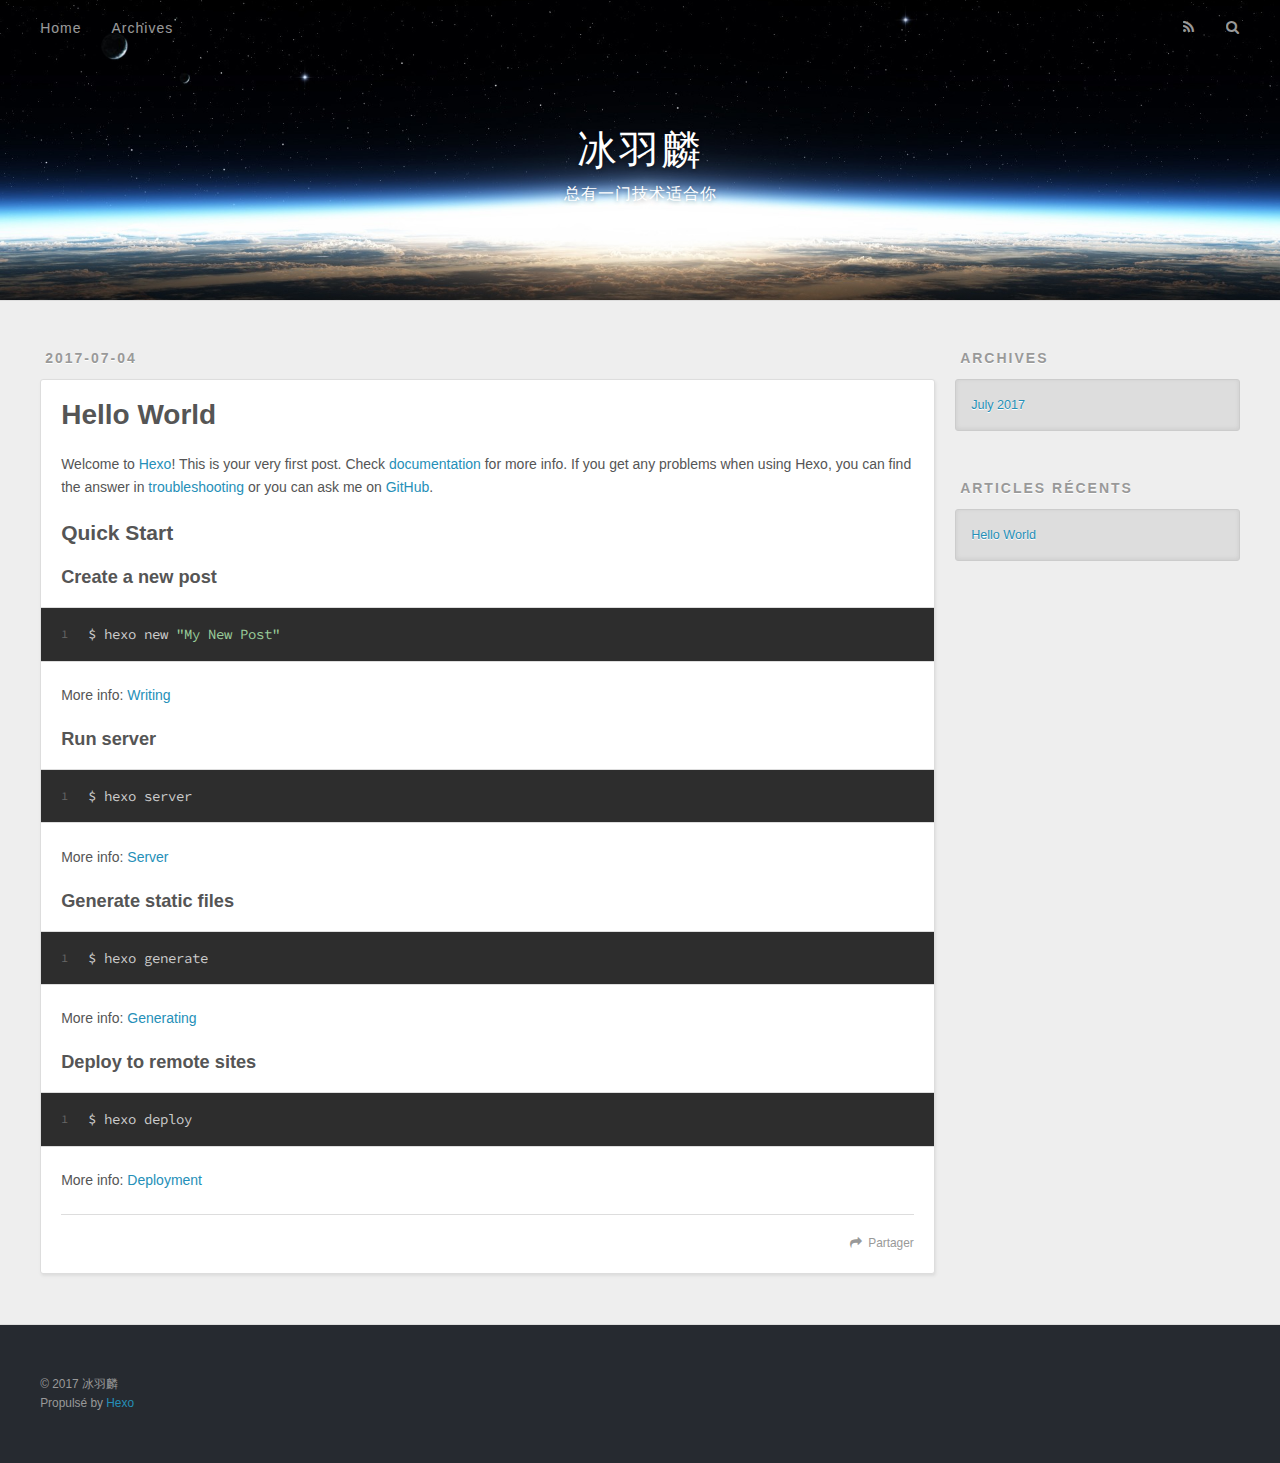
==== commit 54487e97: "Site updated: 2017-07-04 18:04:52" ====
--- a/index.html
+++ b/index.html
@@ -55,9 +55,9 @@
       </nav>
       <nav id="sub-nav">
         
-          <a id="nav-rss-link" class="nav-icon" href="/atom.xml" title="RSS Feed"></a>
+          <a id="nav-rss-link" class="nav-icon" href="/atom.xml" title="Flux RSS"></a>
         
-        <a id="nav-search-btn" class="nav-icon" title="Search"></a>
+        <a id="nav-search-btn" class="nav-icon" title="Rechercher"></a>
       </nav>
       <div id="search-form-wrap">
         <form action="//google.com/search" method="get" accept-charset="UTF-8" class="search-form"><input type="search" name="q" class="search-form-input" placeholder="Search"><button type="submit" class="search-form-submit">&#xF002;</button><input type="hidden" name="sitesearch" value="http://yoursite.com"></form>
@@ -103,7 +103,7 @@
       
     </div>
     <footer class="article-footer">
-      <a data-url="http://yoursite.com/2017/07/04/hello-world/" data-id="cj4peql1e0000rgotv0hq67ga" class="article-share-link">Share</a>
+      <a data-url="http://yoursite.com/2017/07/04/hello-world/" data-id="cj4peql1e0000rgotv0hq67ga" class="article-share-link">Partager</a>
       
       
     </footer>
@@ -138,7 +138,7 @@
   
     
   <div class="widget-wrap">
-    <h3 class="widget-title">Recent Posts</h3>
+    <h3 class="widget-title">Articles récents</h3>
     <div class="widget">
       <ul>
         
@@ -159,7 +159,7 @@
   <div class="outer">
     <div id="footer-info" class="inner">
       &copy; 2017 冰羽麟<br>
-      Powered by <a href="http://hexo.io/" target="_blank">Hexo</a>
+      Propulsé by <a href="http://hexo.io/" target="_blank">Hexo</a>
     </div>
   </div>
 </footer>
